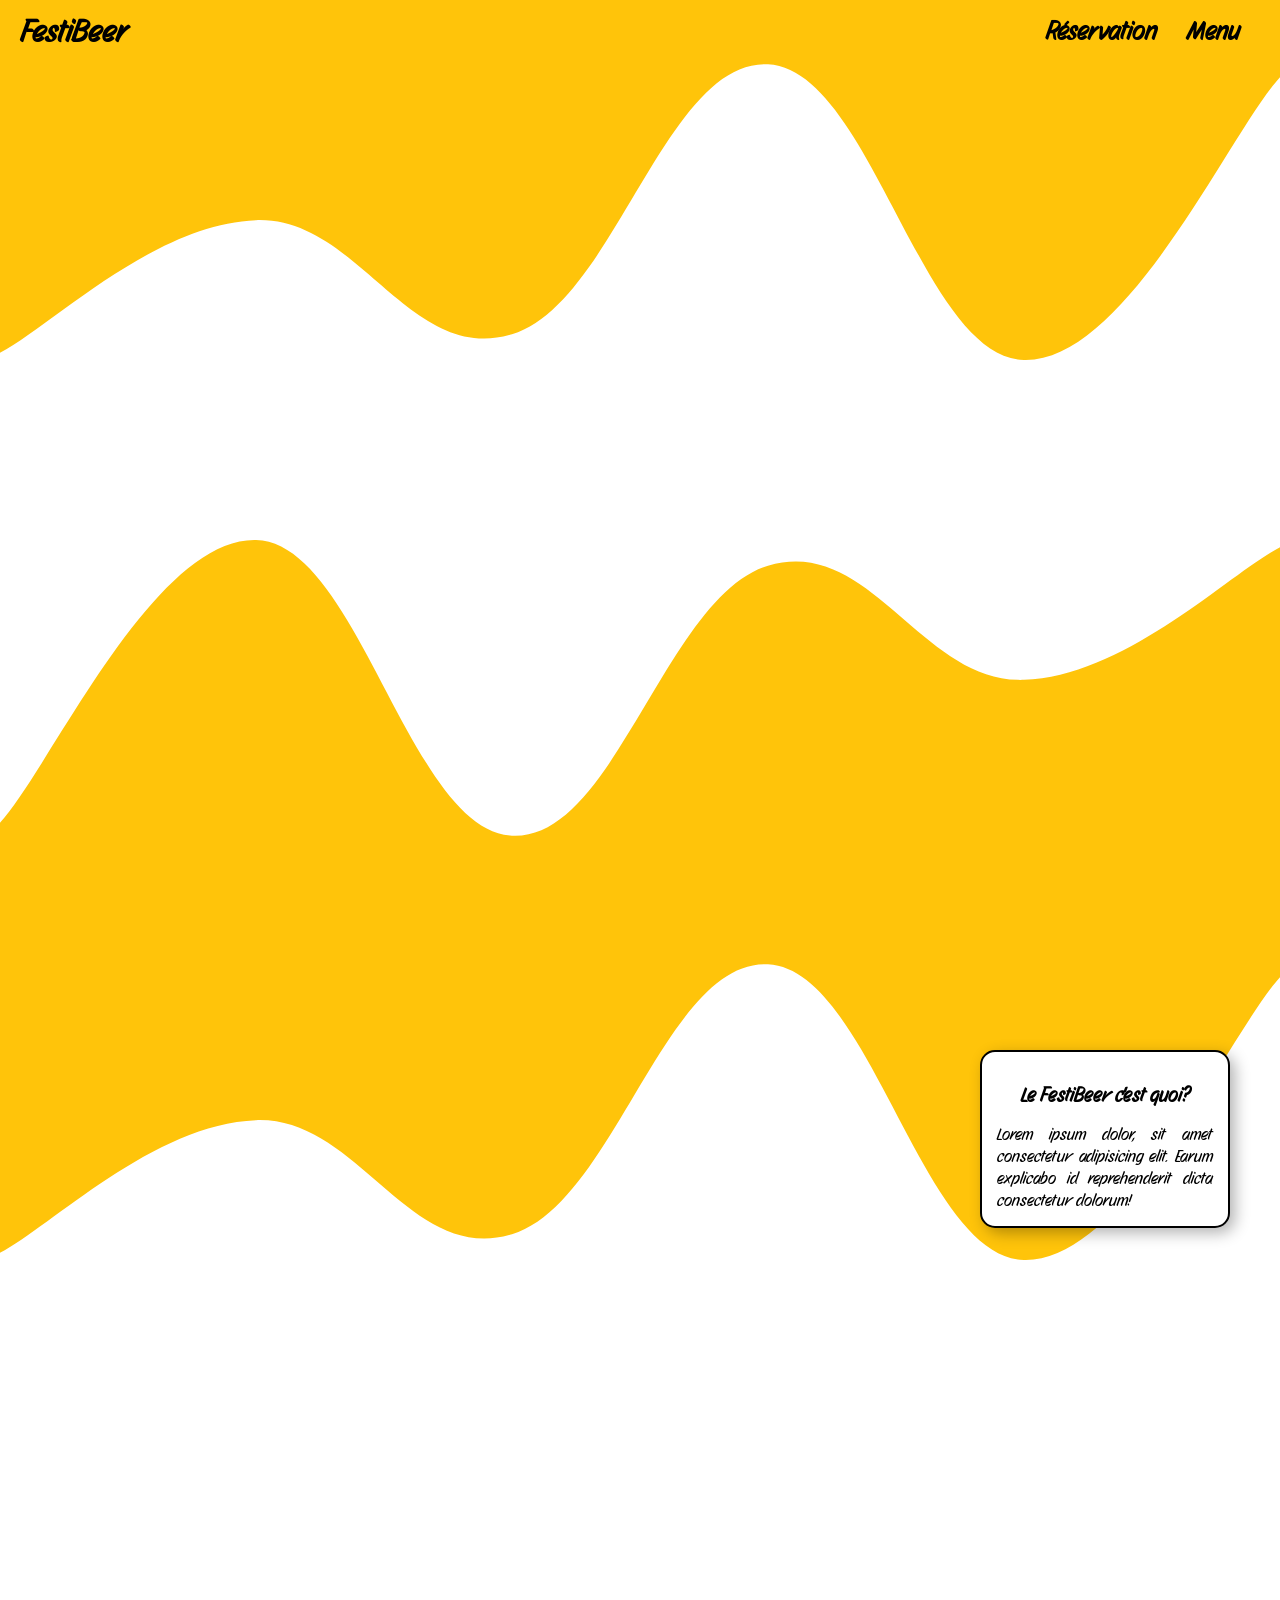
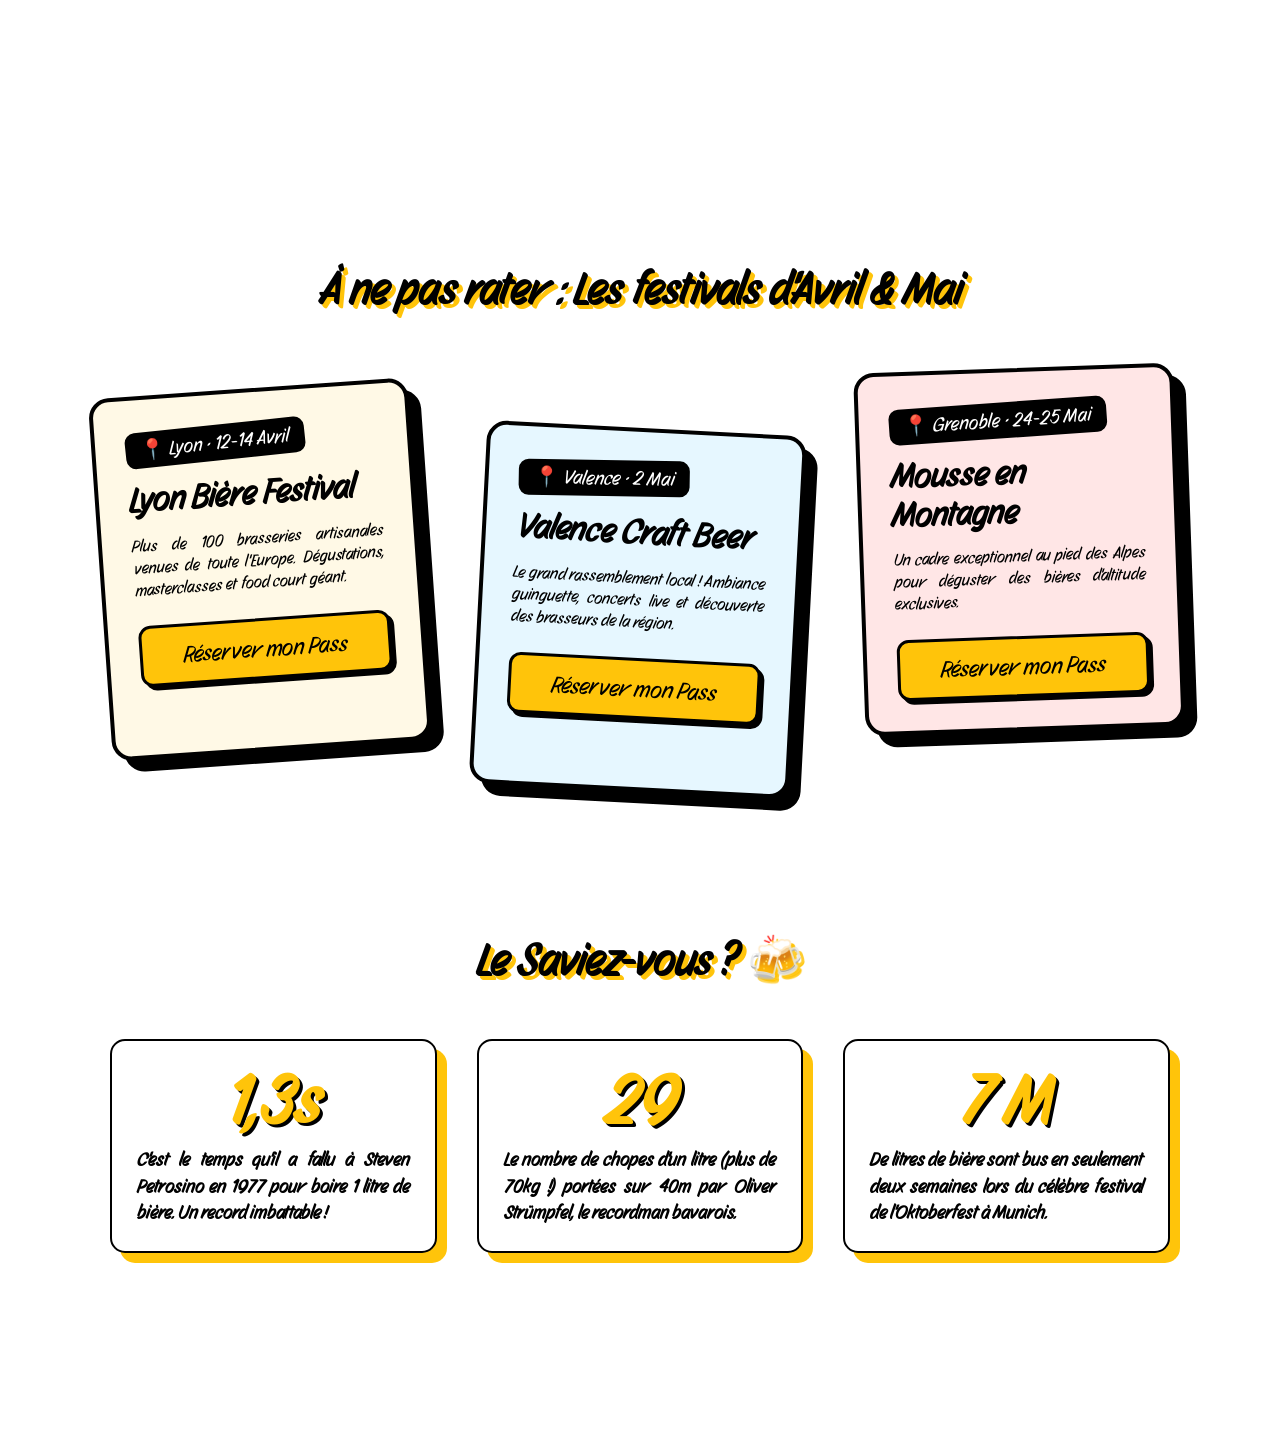
==== index.html @ 197a69e2 "troisième" ====
<!DOCTYPE html>
<html lang="fr">
<head>
    <meta charset="UTF-8">
    <meta name="viewport" content="width=device-width, initial-scale=1.0">
    <link rel="stylesheet" href="./style/style.css">
    <title>FestiBeer</title>
</head>
<body>
    <header>
        <div class="navbar">
            <div class="logo-box">
                <h1 class="logo">FestiBeer</h1>
            </div>

            <div class="menu">
                <a href="#">Réservation</a>
                <a href="#">Menu</a>               
            </div>
        </div>

        <div class="container">
            <svg class="fond reverse" xmlns="http://www.w3.org/2000/svg" preserveAspectRatio="none" viewBox="0 0 1440 560">
                <g fill="none">
                    <path d="M 0,464 C 57.6,393.6 172.8,108.8 288,112 C 403.2,115.2 460.8,473.6 576,480 C 691.2,486.4 748.8,182.8 864,144 C 979.2,105.2 1036.8,290.6 1152,286 C 1267.2,281.4 1382.4,154 1440,121L1440 560L0 560z"></path>
                </g>
            </svg>
            <svg class="fond" xmlns="http://www.w3.org/2000/svg" preserveAspectRatio="none" viewBox="0 0 1440 560">
                <g fill="none">
                    <path d="M 0,464 C 57.6,393.6 172.8,108.8 288,112 C 403.2,115.2 460.8,473.6 576,480 C 691.2,486.4 748.8,182.8 864,144 C 979.2,105.2 1036.8,290.6 1152,286 C 1267.2,281.4 1382.4,154 1440,121L1440 560L0 560z"></path>
                </g>
            </svg>
        </div>
    </header>

    <nav>
        <div class="container">
           <svg class="fond reverse" xmlns="http://www.w3.org/2000/svg" preserveAspectRatio="none" viewBox="0 0 1440 560">
                <g fill="none">
                    <path d="M 0,464 C 57.6,393.6 172.8,108.8 288,112 C 403.2,115.2 460.8,473.6 576,480 C 691.2,486.4 748.8,182.8 864,144 C 979.2,105.2 1036.8,290.6 1152,286 C 1267.2,281.4 1382.4,154 1440,121L1440 560L0 560z"></path>
                </g>
            </svg>

            <div class="card">
                <p class="titre">Le FestiBeer c'est quoi?</p>
                <p class="car-paragraphe">
                    Lorem ipsum dolor, sit amet consectetur adipisicing elit. Earum explicabo id reprehenderit dicta consectetur dolorum!
                </p>
            </div>
        </div>
    </nav>
    <main>
        <h2 class="section-titre" id="agenda">À ne pas rater : Les festivals d'Avril & Mai</h2>
        
        <div class="agenda-grid">
            <div class="festival-card">
                <p class="festival-date">📍 Lyon • 12-14 Avril</p>
                <h3 class="festival-titre">Lyon Bière Festival</h3>
                <p class="car-paragraphe">Plus de 100 brasseries artisanales venues de toute l'Europe. Dégustations, masterclasses et food court géant.</p>
                <a href="#" class="btn-reserver">Réserver mon Pass</a>
            </div>

            <div class="festival-card">
                <p class="festival-date">📍 Valence • 2 Mai</p>
                <h3 class="festival-titre">Valence Craft Beer</h3>
                <p class="car-paragraphe">Le grand rassemblement local ! Ambiance guinguette, concerts live et découverte des brasseurs de la région.</p>
                <a href="#" class="btn-reserver">Réserver mon Pass</a>
            </div>

            <div class="festival-card">
                <p class="festival-date">📍 Grenoble • 24-25 Mai</p>
                <h3 class="festival-titre">Mousse en Montagne</h3>
                <p class="car-paragraphe">Un cadre exceptionnel au pied des Alpes pour déguster des bières d'altitude exclusives.</p>
                <a href="#" class="btn-reserver">Réserver mon Pass</a>
            </div>
            <section class="fun-facts">     
        <main>
        <section class="saviez-vous">
            <h2 class="section-titre">Le Saviez-vous ? 🍻</h2>
            
            <div class="saviez-vous-grid">
                <div class="saviez-vous-card">
                    <div class="record-chiffre">1,3s</div>
                    <p class="record-texte">
                        C'est le temps qu'il a fallu à Steven Petrosino en 1977 pour boire 1 litre de bière. Un record imbattable !
                    </p>
                </div>

                <div class="saviez-vous-card">
                    <div class="record-chiffre">29</div>
                    <p class="record-texte">
                        Le nombre de chopes d'un litre (plus de 70kg !) portées sur 40m par Oliver Strümpfel, le recordman bavarois.
                    </p>
                </div>

                <div class="saviez-vous-card">
                    <div class="record-chiffre">7 M</div>
                    <p class="record-texte">
                        De litres de bière sont bus en seulement deux semaines lors du célèbre festival de l'Oktoberfest à Munich.
                    </p>
                </div>
            </div>
        </section>
    </main>
    </section>
        </div>
    </main>
    <footer>

    </footer>
</body>
</html>
---- style/style.css ----
@import url('https://fonts.googleapis.com/css2?family=Story+Script&display=swap');
* {
    margin: 0;
    padding: 0;
    box-sizing: border-box;
    font-family: "Story Script", cursive, sans-serif;
}

body {
    max-width: 100vw;
    overflow-x: hidden;
}

/* --- Base du site --- */
.container {
    width: 100vw;
    max-width: 100vw;
    height: 100%;
    min-height: 100vh;
    overflow-x: hidden;
    position: relative;
    /* border: solid 1px black; */
}

svg.fond {
    width: 100vw;
    height: 50vh;
    justify-items: center;
    position: relative;
    bottom: 0;
    float: inline-end;
    z-index: 1;
}

g {
    fill: rgba(255, 196, 10, 1);
}

svg.reverse {
    position: relative;
    top: 0;
    transform: rotate(180deg);
}

/* --- Code Navbar --- */
.navbar {
    position: fixed;
    padding: 10px 20px; 
    width: 100%;
    z-index: 100;
    /* border: solid 1px red; */ 
    
    /* Flexbox pour écarter le logo à gauche et le menu à droite */
    display: flex;
    justify-content: space-between; 
    align-items: center; 
}

/* Code Menu */
.menu {
    display: flex;
    gap: 30px; 
    padding-right: 20px; 
}

/* Style des liens du menu */
.menu a {
    text-decoration: none; 
    color: black;          
    font-size: 26px;       
    font-weight: bold;
    transition: transform 0.2s ease; 
}

/* Effet quand la souris passe sur un lien */
.menu a:hover {
    transform: scale(1.1); 
}

/* --- Cards (exemple) --- */
.card {
    width: 250px;
    height: auto;
    border: solid 2px black;
    border-radius: 15px;
    z-index: 100;
    position: absolute;
    padding: 15px; 
    box-shadow: 5px 5px 15px rgba(0, 0, 0, 0.3); 
    
    /*  POSITIONNEMENT  */
    right: 50px; 
    top: 150px;  
    
    /*  LISIBILITÉ  */
    background-color: white; 
}

p.titre {
    justify-self: center;
    text-align: center;
    margin: 15px 5px;
    font-weight: bolder;
    font-size: 20px;
}

p.car-paragraphe {
    text-align: justify;
    font-size: 17px;
}
/* NOUVELLE SECTION : AGENDA DES FESTIVALS */

.section-titre {
    text-align: center;
    font-size: 55px; /* Un peu plus grand pour l'effet BD */
    margin: 60px 0;
    color: black;
    text-shadow: 4px 4px 0px rgba(255, 196, 10, 1); /* Ombre jaune décalée sur le titre */
}

/* On utilise Flexbox pour que les cartes se placent naturellement */
.agenda-grid {
    display: flex;
    flex-wrap: wrap; /* Permet de passer à la ligne sur petit écran */
    justify-content: center; /* Centre le tout */
    gap: 60px; /* Beaucoup d'espace pour laisser respirer les rotations */
    padding: 20px 50px 100px 50px;
    max-width: 1200px;
    margin: 0 auto;
}

/* La base de la carte Cartoon */
.festival-card {
    width: 320px; /* Une largeur fixe pour faire de belles "boîtes" */
    background-color: white;
    border: 4px solid black; /* Bordure TRES épaisse façon Comic book */
    border-radius: 20px;     /* Bords bien arrondis */
    padding: 30px;
    /* L'OMBRE CARTOON : zéro flou, un gros décalage net ! */
    box-shadow: 12px 12px 0px black; 
    transition: all 0.3s cubic-bezier(0.25, 0.8, 0.25, 1); /* Animation effet "ressort" */
}

/* --- LA MAGIE POUR CASSER L'EFFET COLONNE --- */
/* On incline et on colore chaque carte différemment ! */

.festival-card:nth-child(1) {
    transform: rotate(-4deg); /* Penche à gauche */
    background-color: #fff9e6; /* Fond très légèrement jaune */
}

.festival-card:nth-child(2) {
    transform: rotate(3deg) translateY(40px); /* Penche à droite ET descend un peu ! */
    background-color: #e6f7ff; /* Fond très légèrement bleu */
}

.festival-card:nth-child(3) {
    transform: rotate(-2deg) translateY(-20px); /* Penche à gauche et monte un peu ! */
    background-color: #ffe6e6; /* Fond très légèrement rouge/rose */
}

/* L'effet quand on passe la souris : la carte "saute" vers toi */
.festival-card:hover {
    transform: scale(1.05) rotate(0deg) translateY(-10px) !important; 
    box-shadow: 16px 16px 0px rgba(255, 196, 10, 1); /* L'ombre devient jaune ! */
    z-index: 10; /* Passe par dessus les autres */
}

/* Les textes à l'intérieur */
.festival-date {
    display: inline-block;
    background-color: black;
    color: white;
    padding: 5px 15px;
    border-radius: 10px;
    font-size: 20px;
    margin-bottom: 15px;
    transform: rotate(-2deg); /* Même la date a l'air d'un sticker collé ! */
}

.festival-titre {
    font-size: 35px;
    margin-bottom: 15px;
    line-height: 1.1;
}

/* Le bouton d'action Cartoon */
.btn-reserver {
    display: block; /* Prend toute la largeur */
    text-align: center;
    margin-top: 25px;
    padding: 12px 20px;
    background-color: rgba(255, 196, 10, 1);
    color: black;
    text-decoration: none;
    border: 3px solid black;
    border-radius: 12px;
    font-size: 24px;
    box-shadow: 4px 4px 0px black; /* Mini ombre dure pour le bouton */
    transition: all 0.2s ease;
}

/* Effet quand on clique sur le bouton (il s'enfonce) */
.btn-reserver:active {
    transform: translate(4px, 4px);
    box-shadow: 0px 0px 0px black;
}
/* SECTION LE SAVIEZ-VOUS ? (CARTOON)*/

.saviez-vous {
    background-color: white; 
    padding: 60px 20px 80px 20px; 
}

/* Le grand titre au centre */
.section-titre {
    text-align: center;
    font-size: 45px;
    margin-bottom: 50px;
    color: black;
}

/* La grille qui s'adapte toute seule (magie CSS Grid) */
.saviez-vous-grid {
    display: grid;
    /* Crée des colonnes d'au moins 300px, et en met autant que possible sur la ligne */
    grid-template-columns: repeat(auto-fit, minmax(300px, 1fr));
    gap: 40px; 
    max-width: 1200px;
    margin: 0 auto; 
}

/* Le design des nouvelles cartes de festival */
.saviez-vous-card {
    background-color: #fff; 
    border: solid 2px black; 
    border-radius: 15px;     
    padding: 25px;
    text-align: center;
    display: flex;
    flex-direction: column;
    justify-content: flex-start;
    
    /* Une ombre jaune décalée et dure (zéro flou) pour un effet cartoon instantané */
    box-shadow: 10px 10px 0px rgba(255, 196, 10, 1); 
    
    transition: transform 0.3s ease, box-shadow 0.3s ease;
}

/* Effet quand on passe la souris sur une carte */
.saviez-vous-card:hover {
    transform: translateY(-8px) scale(1.02); 
    box-shadow: 15px 15px 0px rgba(255, 196, 10, 1); 
    z-index: 10;
}

/* Le gros chiffre jaune du record */
.record-chiffre {
    font-size: 70px; 
    font-weight: bold;
    color: rgba(255, 196, 10, 1); 
    margin-bottom: 10px;
    line-height: 1; 
    text-shadow: 3px 3px 0px black; 
}

/* Le texte de description dans la carte */
p.record-texte {
    font-size: 19px;
    color: black;
    line-height: 1.4;
    text-align: justify; 
    font-weight: bold; 
}
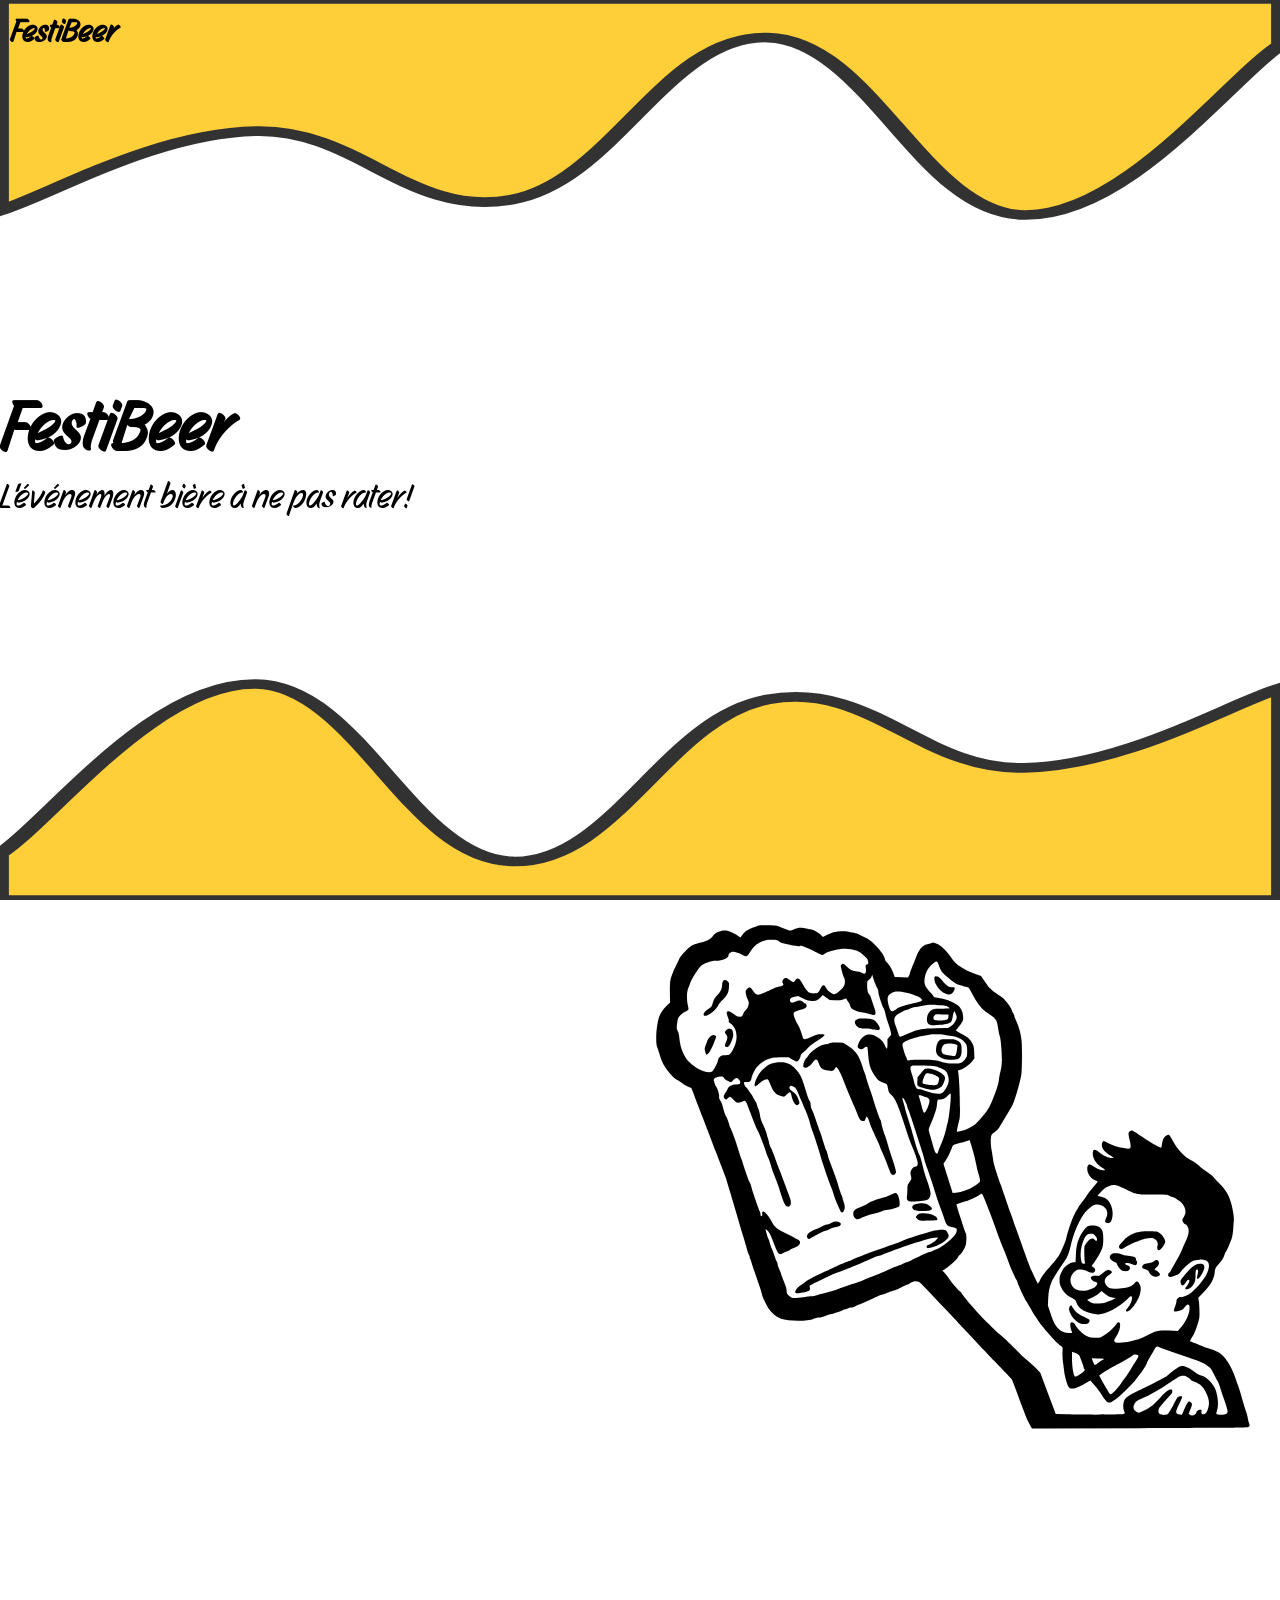
==== commit f837fed8: "update front" ====
--- a/index.html
+++ b/index.html
@@ -9,102 +9,60 @@
 <body>
     <header>
         <div class="navbar">
-            <div class="logo-box">
-                <h1 class="logo">FestiBeer</h1>
-            </div>
-
-            <div class="menu">
-                <a href="#">Réservation</a>
-                <a href="#">Menu</a>               
-            </div>
+            <p class="logo"><h1>FestiBeer</h1></p>
         </div>
-
+        <div class="bg-video">
+            <video autoplay muted loop>
+                <source src="./assets/vidéo/246810_medium.mp4" type="video/mp4">
+            </video>
+        </div>
         <div class="container">
             <svg class="fond reverse" xmlns="http://www.w3.org/2000/svg" preserveAspectRatio="none" viewBox="0 0 1440 560">
-                <g fill="none">
+                <g fill="none" class="wave">
                     <path d="M 0,464 C 57.6,393.6 172.8,108.8 288,112 C 403.2,115.2 460.8,473.6 576,480 C 691.2,486.4 748.8,182.8 864,144 C 979.2,105.2 1036.8,290.6 1152,286 C 1267.2,281.4 1382.4,154 1440,121L1440 560L0 560z"></path>
                 </g>
             </svg>
-            <svg class="fond" xmlns="http://www.w3.org/2000/svg" preserveAspectRatio="none" viewBox="0 0 1440 560">
-                <g fill="none">
+            <div class="title-page">
+                <h1>FestiBeer</h1>
+                <p>L'événement bière à ne pas rater!</p>
+            </div>
+           <svg class="fond normal" xmlns="http://www.w3.org/2000/svg" preserveAspectRatio="none" viewBox="0 0 1440 560">
+                <g fill="none" class="wave">
                     <path d="M 0,464 C 57.6,393.6 172.8,108.8 288,112 C 403.2,115.2 460.8,473.6 576,480 C 691.2,486.4 748.8,182.8 864,144 C 979.2,105.2 1036.8,290.6 1152,286 C 1267.2,281.4 1382.4,154 1440,121L1440 560L0 560z"></path>
                 </g>
             </svg>
         </div>
+
     </header>
-
     <nav>
         <div class="container">
-           <svg class="fond reverse" xmlns="http://www.w3.org/2000/svg" preserveAspectRatio="none" viewBox="0 0 1440 560">
-                <g fill="none">
-                    <path d="M 0,464 C 57.6,393.6 172.8,108.8 288,112 C 403.2,115.2 460.8,473.6 576,480 C 691.2,486.4 748.8,182.8 864,144 C 979.2,105.2 1036.8,290.6 1152,286 C 1267.2,281.4 1382.4,154 1440,121L1440 560L0 560z"></path>
+            <svg class="man-beer" xmlns="http://www.w3.org/2000/svg" version="1.0" viewBox="0 0 1200.000000 1091.000000" preserveAspectRatio="xMidYMid meet">
+                <g class="man-beer" transform="translate(0.000000,1091.000000) scale(0.100000,-0.100000)" fill="#000000" stroke="black">
+                    <path d="M2245 10436 c-5 -2 -30 -9 -55 -16 -25 -7 -81 -30 -125 -51 -75 -36 -105 -61 -164 -138 l-18 -24 -45 30 c-25 17 -79 47 -120 67 -93 45 -145 47 -242 9 -55 -23 -77 -38 -109 -78 -49 -62 -99 -91 -202 -116 -128 -32 -138 -35 -175 -54 -75 -38 -224 -193 -257 -268 -32 -69 -52 -111 -62 -127 -28 -43 -90 -203 -100 -259 -8 -41 -12 -131 -10 -243 l3 -178 -64 -63 c-42 -40 -81 -91 -108 -142 -38 -70 -47 -97 -67 -216 -27 -161 -28 -359 -2 -419 9 -19 25 -69 37 -110 47 -166 87 -245 189 -368 59 -72 108 -114 169 -146 18 -9 48 -31 68 -49 20 -17 68 -46 107 -62 l71 -30 34 -90 c19 -50 51 -135 72 -190 40 -104 89 -230 135 -350 14 -38 37 -97 50 -130 13 -33 47 -121 75 -195 28 -74 68 -180 90 -235 21 -55 51 -131 65 -170 74 -194 89 -233 104 -270 10 -22 22 -58 29 -80 6 -22 24 -83 40 -135 16 -52 37 -122 47 -155 9 -33 21 -73 26 -90 15 -50 71 -237 86 -290 8 -27 20 -70 28 -95 7 -25 20 -72 29 -105 9 -33 29 -100 45 -150 38 -121 76 -249 92 -310 7 -27 21 -66 31 -85 10 -19 18 -45 18 -57 0 -12 4 -24 9 -27 5 -3 11 -18 14 -33 3 -16 33 -109 67 -208 94 -270 120 -348 125 -373 6 -35 25 -91 47 -142 113 -259 240 -366 463 -390 179 -19 391 -8 461 25 17 8 63 19 102 25 39 6 95 21 124 32 29 11 71 25 93 30 85 22 201 59 227 73 14 8 32 15 40 15 8 0 33 9 56 20 22 11 55 20 73 20 17 0 52 11 78 25 25 13 78 36 116 50 39 15 111 46 160 70 158 76 202 95 216 95 16 0 78 22 96 33 16 10 124 46 140 47 6 0 64 25 128 55 63 30 117 55 120 55 3 0 27 13 53 30 53 33 119 40 166 19 22 -10 150 -143 501 -519 54 -58 162 -172 239 -254 78 -82 146 -154 151 -160 6 -6 42 -45 80 -86 38 -41 116 -125 174 -186 58 -61 180 -188 271 -284 91 -95 198 -207 238 -248 40 -41 79 -84 87 -96 7 -11 50 -121 94 -244 70 -194 170 -455 204 -532 6 -14 26 -51 44 -82 l33 -56 2023 5 c1964 5 2023 6 2042 24 19 18 19 21 3 71 -10 29 -20 73 -23 98 -3 24 -17 76 -30 115 -22 64 -56 178 -100 330 -9 33 -33 105 -52 160 -20 55 -48 137 -63 181 -67 195 -189 378 -291 437 -50 30 -155 71 -221 88 -20 5 -72 24 -115 43 -43 18 -108 44 -145 56 -38 13 -68 26 -68 30 0 3 21 39 46 80 30 48 62 121 90 207 42 127 44 138 44 253 0 65 -5 153 -11 195 l-11 75 90 94 c141 146 206 259 217 381 7 76 17 96 80 165 53 56 90 116 103 163 6 20 19 49 29 64 17 24 44 86 99 223 20 49 31 118 39 240 4 58 9 116 10 129 5 44 -14 171 -41 279 -42 173 -108 286 -248 424 -46 46 -88 93 -95 105 -6 12 -42 43 -79 67 -78 53 -171 123 -196 149 -26 26 -95 71 -153 101 -120 60 -261 213 -339 369 -34 66 -60 107 -70 107 -28 0 -72 -29 -93 -63 -11 -18 -26 -67 -33 -108 -6 -41 -12 -75 -13 -76 -4 -9 -205 100 -279 151 -50 34 -128 88 -173 119 -45 31 -89 57 -98 57 -9 0 -27 -7 -40 -16 -31 -20 -32 -53 -5 -159 11 -43 20 -95 20 -115 0 -60 -14 -65 -132 -41 -127 25 -212 53 -300 97 -37 19 -70 34 -72 34 -16 0 -36 -37 -36 -67 0 -71 47 -131 161 -204 32 -21 59 -42 59 -45 0 -4 -25 -4 -56 0 -68 8 -152 49 -222 110 -79 68 -112 60 -112 -28 0 -97 63 -194 170 -263 33 -21 60 -42 60 -47 0 -5 -22 -6 -49 -3 -51 6 -134 43 -187 83 -61 47 -98 24 -98 -60 0 -86 73 -186 158 -217 20 -7 36 -16 36 -21 0 -4 -34 -47 -75 -95 -42 -48 -102 -125 -133 -171 -31 -45 -75 -106 -97 -135 -22 -28 -45 -61 -51 -72 -6 -11 -32 -56 -58 -101 -54 -94 -131 -310 -177 -499 -14 -57 -94 -243 -134 -311 -27 -45 -133 -175 -220 -269 -52 -56 -128 -167 -140 -205 -8 -24 -33 -55 -40 -49 -2 2 -20 40 -40 84 -21 44 -55 118 -77 165 -40 87 -70 168 -293 795 -18 50 -35 97 -38 105 -3 8 -10 29 -15 45 -6 17 -29 82 -52 145 -23 63 -60 169 -82 235 -22 66 -62 183 -89 260 -109 314 -137 404 -149 490 -6 50 -19 126 -27 170 -20 104 -22 240 -4 282 8 20 34 46 67 68 41 28 63 52 95 108 23 40 63 106 89 147 62 98 131 217 148 255 52 119 138 417 162 564 13 81 17 486 5 624 -11 132 -49 272 -111 404 -13 28 -24 58 -24 65 0 7 -11 33 -25 57 -14 23 -25 50 -25 60 0 19 -68 121 -110 164 -16 17 -30 34 -30 38 0 4 -57 45 -127 92 -133 89 -149 105 -248 251 l-61 89 -144 54 c-80 30 -161 66 -180 82 -19 15 -46 34 -60 41 -52 27 -132 104 -174 168 -68 105 -190 225 -260 256 -63 28 -83 31 -118 17 -13 -5 -45 -15 -71 -22 -98 -25 -151 -87 -212 -249 -9 -25 -25 -63 -35 -85 -30 -64 -80 -199 -80 -213 0 -8 -8 -27 -17 -43 l-18 -30 -124 3 -125 3 -33 88 c-28 78 -78 156 -129 202 -6 6 -18 34 -27 63 -20 65 -53 113 -152 222 -85 93 -143 137 -244 182 -36 16 -84 38 -106 49 -22 10 -70 23 -107 29 -37 6 -78 14 -91 19 -36 14 -202 5 -260 -15 -29 -9 -85 -32 -125 -52 l-73 -36 -42 41 c-47 46 -156 103 -196 103 -14 0 -48 7 -76 15 -76 24 -164 17 -234 -16 -64 -30 -68 -30 -171 12 -148 61 -150 61 -305 65 -82 2 -154 2 -160 0z m366 -303 c18 -17 54 -31 110 -45 179 -42 251 -53 276 -40 22 12 101 -18 295 -111 64 -32 123 -57 131 -57 8 0 25 9 39 20 40 31 125 60 233 81 86 16 118 18 214 10 136 -11 200 -38 299 -129 56 -51 63 -62 69 -104 5 -45 4 -48 -22 -58 -27 -10 -27 -12 -21 -66 12 -104 -10 -129 -78 -89 -28 17 -58 25 -88 25 -73 0 -134 26 -176 77 -20 25 -50 51 -66 60 -26 14 -30 13 -48 -5 -20 -20 -20 -20 7 -123 15 -57 31 -108 35 -114 19 -24 28 -85 18 -130 -8 -36 -22 -59 -66 -104 -32 -31 -75 -65 -96 -75 -39 -19 -40 -18 -84 5 -47 26 -86 66 -114 118 -27 49 -56 39 -94 -32 -17 -32 -37 -65 -46 -73 -19 -19 -113 -23 -154 -5 -35 14 -85 77 -138 172 -20 36 -45 74 -56 84 -26 24 -61 14 -83 -25 -23 -39 -38 -38 -94 5 -26 20 -57 38 -70 41 -48 12 -96 -69 -62 -103 23 -23 0 -41 -69 -57 -38 -9 -95 -29 -127 -46 -31 -16 -62 -30 -69 -30 -7 0 -42 -16 -80 -35 -124 -63 -157 -58 -218 35 -43 67 -71 74 -111 30 -27 -30 -29 -37 -23 -84 4 -28 18 -73 31 -99 14 -27 25 -61 25 -76 0 -48 -30 -117 -60 -139 -15 -12 -34 -38 -40 -59 -16 -48 -34 -63 -82 -63 -31 0 -50 9 -94 46 -62 50 -96 66 -119 58 -27 -11 -27 -43 0 -103 17 -37 24 -67 20 -80 -5 -15 1 -25 27 -42 115 -76 151 -239 90 -406 -32 -87 -80 -166 -112 -183 -10 -5 -45 -10 -77 -10 -83 0 -120 -31 -136 -117 -8 -38 -81 -173 -104 -190 -44 -34 -201 5 -297 72 -28 19 -81 62 -118 95 -55 50 -76 78 -117 159 -50 99 -70 175 -87 331 -3 35 -15 80 -25 100 -9 19 -19 44 -20 55 -3 27 9 132 21 176 12 44 76 105 143 138 27 13 51 30 54 39 4 8 -2 47 -12 87 -24 98 -18 261 12 320 12 22 26 60 33 84 13 48 109 210 176 294 37 47 50 56 137 90 75 28 112 37 160 37 68 0 143 17 197 45 41 21 50 32 50 62 0 29 45 63 84 63 44 0 124 -26 166 -54 45 -30 83 -39 102 -23 8 6 36 45 62 84 59 90 108 134 189 174 88 43 120 49 227 43 84 -5 98 -8 121 -31z m2966 -385 c6 -7 20 -43 32 -80 13 -38 38 -87 59 -112 36 -44 183 -167 246 -205 27 -17 154 -59 228 -75 22 -5 35 -22 69 -91 61 -125 170 -286 226 -332 26 -22 77 -59 113 -83 119 -79 141 -111 159 -226 16 -101 28 -164 41 -204 17 -55 38 -314 35 -440 -2 -80 -9 -140 -24 -195 -12 -44 -26 -119 -31 -166 -10 -86 -40 -183 -115 -364 -72 -173 -98 -215 -242 -383 -84 -98 -134 -134 -248 -179 -60 -24 -177 -54 -183 -48 -5 5 34 194 47 228 24 62 5 756 -25 900 -5 23 -2 27 16 27 56 0 204 100 252 170 l38 55 -4 107 c-3 93 -8 116 -31 164 -38 77 -85 121 -186 172 -46 23 -94 51 -106 61 l-23 19 28 30 c15 16 47 58 71 93 42 62 43 66 39 134 -4 91 -43 171 -102 213 -105 74 -245 125 -383 139 -46 4 -64 10 -68 22 -3 9 -26 39 -51 66 -113 123 -134 175 -115 285 22 121 68 197 173 282 37 31 51 34 65 16z m-1172 -393 c14 -38 35 -84 46 -102 11 -17 19 -46 18 -65 -1 -37 73 -266 101 -313 11 -17 26 -66 35 -110 9 -43 28 -108 41 -144 29 -76 64 -202 64 -229 0 -10 -16 -33 -35 -52 l-35 -34 0 -93 c0 -56 -4 -93 -10 -93 -6 0 -22 26 -36 57 -29 67 -48 89 -125 149 -90 69 -186 83 -260 36 -55 -35 -97 -90 -115 -150 -18 -58 -18 -58 6 -82 28 -28 71 -26 100 5 25 27 58 33 65 13 2 -7 9 -74 15 -149 13 -179 46 -279 126 -387 60 -82 82 -100 148 -122 35 -11 69 -27 75 -33 5 -7 14 -40 20 -74 12 -76 22 -95 66 -129 51 -39 99 -132 160 -311 30 -87 63 -183 73 -213 11 -30 39 -116 62 -190 37 -115 60 -179 110 -295 44 -105 82 -217 87 -258 7 -55 -9 -77 -54 -77 -15 0 -33 -14 -53 -42 -33 -45 -35 -63 -18 -137 11 -49 11 -50 -28 -107 -38 -55 -39 -59 -40 -148 -1 -50 -5 -107 -9 -127 -8 -44 6 -76 41 -89 28 -11 230 2 312 20 46 10 55 16 72 50 33 64 24 119 -59 350 -23 63 -48 147 -56 185 -23 108 -62 244 -78 268 -19 30 -73 195 -112 347 -18 69 -60 211 -94 315 -33 105 -61 197 -61 205 0 8 -11 51 -25 95 -28 89 -30 105 -15 105 12 0 80 -136 80 -158 0 -8 11 -40 24 -71 14 -31 57 -157 96 -281 40 -124 101 -314 136 -422 35 -109 64 -205 64 -213 0 -8 24 -86 54 -172 89 -258 113 -331 156 -473 42 -137 51 -162 122 -350 21 -58 46 -130 55 -160 22 -76 53 -107 122 -120 88 -17 101 -25 101 -61 0 -65 -64 -142 -215 -257 -65 -50 -122 -84 -165 -100 -35 -13 -69 -27 -75 -32 -5 -4 -30 -13 -55 -20 -44 -11 -143 -56 -323 -146 -48 -24 -96 -44 -105 -44 -9 0 -33 -10 -52 -21 -19 -12 -64 -32 -100 -44 -36 -13 -103 -39 -150 -60 -254 -111 -320 -139 -370 -154 -30 -10 -82 -32 -115 -48 -33 -17 -107 -45 -165 -63 -189 -59 -275 -88 -345 -118 -39 -16 -122 -42 -185 -57 -63 -15 -148 -38 -189 -51 -40 -13 -94 -24 -120 -24 -25 0 -64 -5 -86 -10 -22 -6 -89 -15 -148 -20 -119 -11 -136 -7 -195 48 -26 24 -32 38 -32 70 0 43 -7 67 -54 192 -18 47 -39 103 -46 125 -7 22 -25 70 -41 107 -16 36 -29 77 -29 90 0 13 -6 33 -14 44 -8 11 -31 69 -50 129 -20 59 -43 119 -51 131 -8 13 -21 50 -29 82 -7 32 -18 68 -25 79 -18 35 -63 184 -57 191 4 3 22 -10 41 -28 34 -33 75 -120 130 -280 13 -36 35 -86 50 -112 32 -56 55 -61 119 -24 23 13 54 26 70 30 16 4 43 18 58 32 16 13 54 31 83 40 85 24 121 88 76 133 -11 11 -107 63 -214 115 -216 106 -238 124 -301 242 -48 90 -137 190 -160 181 -13 -5 -17 -16 -14 -44 2 -30 -1 -38 -15 -41 -13 -3 -17 4 -17 30 0 18 -7 47 -16 63 -14 27 -70 183 -110 305 -8 25 -19 59 -25 75 -6 17 -16 53 -23 82 -7 28 -22 66 -33 85 -11 18 -30 65 -43 103 -13 39 -36 106 -51 150 -15 44 -33 100 -39 125 -7 25 -15 50 -19 55 -7 10 -27 70 -90 275 -31 103 -95 270 -117 310 -8 14 -23 58 -33 98 -11 40 -30 90 -44 110 -14 20 -35 73 -46 117 -31 123 -33 127 -64 180 -22 38 -28 57 -23 83 5 31 -29 145 -52 176 -22 29 -53 121 -48 141 7 27 77 55 137 55 31 0 41 -5 55 -29 17 -28 29 -37 102 -68 32 -13 33 -13 68 26 48 52 70 57 105 21 30 -30 38 -70 17 -88 -7 -5 -36 -10 -65 -10 -72 1 -144 -36 -158 -79 -6 -17 -25 -52 -43 -76 -35 -49 -41 -87 -16 -111 21 -21 27 -20 62 9 17 14 35 25 42 25 6 0 35 -25 64 -55 45 -48 57 -55 90 -55 21 0 56 10 77 22 37 20 40 21 56 5 9 -9 28 -45 41 -79 109 -290 159 -414 191 -475 17 -34 44 -97 60 -140 16 -43 39 -103 51 -133 12 -30 30 -82 40 -115 10 -33 29 -85 43 -115 14 -30 36 -89 47 -130 27 -95 44 -143 90 -255 21 -49 52 -137 70 -195 85 -279 116 -340 169 -340 53 0 66 80 30 172 -12 29 -54 143 -94 253 -40 110 -88 234 -105 275 -17 41 -54 140 -81 220 -27 80 -60 161 -74 181 -13 20 -28 61 -34 91 -5 30 -16 72 -25 94 -8 21 -17 57 -21 79 -4 22 -31 92 -61 156 -38 83 -57 138 -64 190 -6 41 -19 94 -30 119 -11 25 -24 64 -30 87 -6 23 -15 45 -21 48 -5 4 -20 30 -33 58 -13 29 -34 66 -47 82 -14 17 -40 54 -58 83 -18 28 -37 52 -42 52 -12 0 -39 55 -39 79 0 18 6 20 51 18 43 -2 54 2 70 22 10 13 19 34 19 48 0 33 60 159 98 206 41 50 114 108 181 142 70 35 158 49 302 48 l116 -1 69 -41 c38 -23 78 -40 89 -39 22 3 65 72 65 104 0 13 21 40 53 68 28 26 57 52 62 58 77 80 95 94 263 202 96 62 96 82 -1 79 -53 -1 -83 -8 -145 -36 -134 -62 -176 -70 -186 -35 -40 133 -56 176 -93 243 -53 95 -83 170 -83 207 0 35 25 51 116 76 86 24 110 36 124 62 11 21 -2 60 -20 60 -4 0 -22 11 -38 25 -46 39 -81 41 -140 10 -61 -32 -105 -26 -110 16 -5 40 19 60 88 74 l65 14 65 -33 c88 -46 132 -58 199 -58 73 0 103 13 154 66 l43 44 65 -47 64 -46 107 -3 c91 -3 113 -1 154 17 37 17 49 19 56 9 4 -7 8 -16 8 -20 0 -3 11 -19 24 -35 13 -16 29 -47 35 -69 6 -23 19 -48 29 -57 31 -28 138 -66 214 -77 40 -6 101 -20 135 -31 49 -16 66 -18 83 -9 27 15 23 44 -25 180 -18 52 -38 113 -44 136 -6 23 -22 53 -35 67 -16 17 -27 45 -32 79 -10 70 -6 172 7 176 27 10 68 56 75 85 l7 32 12 -45 c7 -25 25 -76 40 -115z m520 -169 c117 -16 306 -81 341 -117 49 -52 28 -64 -191 -109 -116 -23 -222 -60 -258 -88 -20 -16 -50 -35 -67 -42 -41 -17 -55 -4 -80 80 -44 149 -37 203 34 247 62 40 102 45 221 29z m688 -251 c104 -5 134 -10 162 -27 19 -11 32 -24 29 -30 -4 -5 -62 -8 -143 -7 -119 2 -142 0 -182 -18 -59 -26 -99 -99 -99 -179 0 -105 52 -127 248 -105 118 14 181 32 206 60 9 10 22 50 28 87 5 38 16 80 22 93 12 22 13 22 34 -27 29 -66 28 -83 -8 -151 -24 -43 -43 -63 -83 -87 l-52 -32 -220 -5 c-254 -6 -348 -22 -478 -81 -17 -8 -68 -29 -112 -46 -44 -18 -85 -34 -91 -36 -5 -3 -21 28 -33 68 -13 40 -34 101 -47 135 -54 139 -29 199 113 264 46 22 89 39 96 39 6 0 35 11 64 24 29 14 69 27 90 30 21 3 65 10 98 16 118 19 190 28 211 24 11 -2 77 -6 147 -9z m171 -211 c-2 -56 -22 -69 -117 -72 -45 -2 -100 1 -122 5 -34 7 -40 13 -43 37 -2 19 4 36 19 52 22 23 26 24 143 19 l121 -4 -1 -37z m-37 -349 c43 -8 91 -15 106 -15 48 0 181 -57 213 -92 63 -68 69 -85 69 -188 0 -88 -2 -99 -30 -144 -21 -34 -45 -57 -75 -73 -42 -22 -54 -23 -165 -19 -69 2 -143 11 -175 20 -137 41 -195 48 -390 49 -107 1 -216 -2 -242 -6 -46 -8 -47 -7 -54 20 -4 15 -10 33 -14 38 -14 19 -60 164 -66 207 -5 37 -2 46 19 66 49 46 296 124 432 137 39 4 72 9 74 11 11 10 228 2 298 -11z m-192 -586 c22 -6 71 -25 108 -42 75 -34 95 -60 118 -151 19 -78 5 -145 -51 -230 -53 -81 -68 -90 -145 -88 -67 2 -91 7 -149 27 -26 9 -56 18 -65 20 -9 2 -36 11 -60 19 -24 9 -54 16 -66 16 -13 0 -31 3 -40 6 -21 8 -56 78 -66 129 -4 22 -17 72 -29 110 -41 130 -43 141 -37 167 4 16 16 29 30 32 38 8 410 -4 452 -15z m270 -623 c-8 -130 -39 -376 -55 -426 -6 -19 -22 -86 -36 -149 -16 -72 -46 -160 -79 -235 -29 -67 -56 -135 -60 -153 -15 -74 -53 -60 -80 30 -27 93 -87 301 -97 339 -9 33 -5 49 40 155 59 138 101 268 108 332 12 112 12 111 48 111 70 0 98 12 150 65 28 29 55 50 60 48 4 -3 5 -56 1 -117z m-523 70 c18 -8 45 -17 60 -21 15 -3 37 -15 48 -28 18 -18 20 -30 15 -67 -8 -53 -51 -157 -77 -185 -25 -27 -35 -14 -62 91 -13 49 -33 119 -44 157 l-19 67 23 0 c13 0 38 -6 56 -14z m936 -1014 c29 -103 59 -225 67 -272 8 -47 25 -119 38 -160 32 -102 40 -153 24 -172 -6 -9 -52 -42 -102 -74 -103 -66 -232 -112 -337 -121 l-67 -6 -41 134 c-23 74 -50 159 -60 189 -10 30 -30 93 -44 140 l-26 85 44 65 c25 36 57 94 71 130 15 36 31 74 36 85 5 11 13 32 18 46 8 21 23 30 98 52 48 14 114 33 146 41 33 8 62 17 65 20 3 3 8 6 11 6 3 0 30 -84 59 -188z m2757 -684 c28 -11 99 -44 159 -74 59 -30 117 -54 128 -54 11 0 28 -5 39 -11 12 -6 126 -11 292 -13 256 -2 275 -3 319 -24 26 -12 51 -22 57 -22 14 0 111 -60 154 -96 20 -16 49 -55 63 -84 33 -69 30 -136 -9 -194 -15 -21 -27 -49 -27 -61 0 -26 36 -75 55 -75 23 0 54 -49 61 -95 9 -61 -9 -131 -60 -238 -24 -51 -49 -108 -56 -127 -23 -60 -90 -191 -144 -280 -29 -47 -58 -100 -65 -118 -8 -18 -24 -41 -37 -51 -31 -25 -31 -58 0 -73 20 -8 35 -7 73 7 26 9 62 22 79 28 17 6 42 27 55 46 64 94 215 220 272 227 18 2 56 6 84 10 74 10 140 -10 165 -50 30 -48 19 -131 -33 -233 -43 -87 -179 -249 -278 -332 -54 -45 -172 -96 -204 -87 -23 6 -77 -40 -77 -66 0 -26 -18 -93 -37 -136 -30 -69 -6 -84 89 -56 44 14 67 27 89 54 58 71 57 70 81 61 21 -8 23 -14 22 -77 -2 -108 -79 -265 -184 -375 l-37 -39 -169 7 c-202 7 -233 0 -399 -87 -108 -56 -166 -77 -332 -119 -88 -23 -240 -28 -274 -11 -26 14 -24 45 6 84 39 51 83 157 85 206 4 63 2 68 -19 79 -15 9 -23 3 -51 -35 -59 -82 -165 -174 -264 -229 -46 -26 -55 -27 -143 -23 -78 4 -103 10 -157 37 -70 34 -170 133 -201 197 -22 46 -57 69 -82 54 -16 -11 -18 -20 -12 -77 4 -35 12 -70 18 -76 6 -6 11 -20 11 -30 0 -18 -5 -19 -75 -14 -87 6 -140 32 -198 96 -50 55 -82 122 -134 280 l-45 136 5 125 c5 130 24 222 69 330 21 50 128 221 227 362 65 93 87 145 125 302 43 174 88 299 162 451 64 132 137 225 223 283 53 35 71 42 112 42 106 0 189 -69 191 -158 1 -26 -6 -60 -14 -77 -9 -16 -19 -45 -23 -62 -6 -29 -3 -34 18 -44 41 -18 76 -4 94 39 54 128 17 314 -79 398 -31 27 -62 40 -147 61 l-33 8 67 75 c37 41 77 78 89 81 11 4 41 16 65 27 53 24 116 21 196 -10z m-2443 -470 c69 -183 132 -351 138 -373 18 -58 104 -279 138 -355 16 -36 46 -114 67 -174 40 -118 127 -319 163 -377 12 -20 22 -42 22 -49 0 -22 130 -304 166 -357 18 -29 34 -55 34 -59 0 -3 14 -26 30 -51 17 -24 37 -61 46 -81 8 -20 25 -48 38 -62 13 -14 40 -53 60 -87 42 -70 93 -135 242 -303 93 -105 130 -141 205 -199 26 -20 26 -22 21 -110 -3 -56 1 -133 11 -203 9 -62 19 -138 22 -168 7 -62 50 -220 71 -262 31 -60 87 -64 204 -13 47 20 99 47 115 59 17 13 45 31 64 40 l34 18 72 -79 c40 -43 95 -114 121 -158 62 -103 110 -164 140 -175 39 -15 90 13 223 123 83 69 258 248 298 304 21 30 56 78 79 106 53 67 107 153 124 197 7 19 32 67 55 105 23 39 59 100 79 137 42 77 50 84 79 69 20 -10 225 -82 572 -201 219 -75 276 -99 340 -142 76 -52 85 -64 141 -178 26 -52 55 -106 64 -120 10 -14 29 -63 44 -110 14 -47 47 -143 72 -215 92 -260 93 -285 12 -302 -57 -12 -145 -5 -152 12 -2 7 1 30 9 51 25 73 28 164 10 270 -20 121 -40 167 -110 258 -60 79 -128 126 -209 145 -34 8 -66 27 -105 60 -60 52 -131 92 -196 110 -58 16 -100 -1 -194 -78 -45 -36 -102 -82 -126 -101 -41 -33 -302 -168 -598 -310 -142 -68 -195 -112 -215 -176 -16 -56 -15 -127 3 -171 20 -48 20 -49 -16 -62 -36 -12 -730 -15 -1064 -4 l-200 6 -145 385 -145 386 -80 84 c-44 47 -116 113 -160 147 -44 35 -103 87 -130 117 -85 89 -295 291 -380 364 -44 38 -114 102 -156 144 -41 41 -91 89 -110 106 -29 26 -204 217 -292 319 -68 77 -150 182 -162 206 -8 14 -25 33 -39 42 -28 19 -144 155 -201 237 -21 30 -58 77 -82 104 l-44 50 39 20 c73 39 227 177 253 227 10 20 24 39 32 42 28 11 107 143 117 197 14 75 13 192 -3 215 -7 11 -32 81 -56 155 -24 74 -54 167 -67 205 -12 39 -28 89 -34 113 -6 24 -13 49 -16 56 -5 12 10 18 171 67 66 19 183 73 257 119 18 11 40 20 48 20 11 0 52 -97 142 -332z m1651 -2669 c15 -7 34 -26 41 -43 34 -78 76 -197 76 -215 0 -11 5 -23 10 -26 17 -11 11 -25 -22 -56 -34 -31 -128 -89 -145 -89 -32 0 -63 173 -63 347 l0 122 38 -13 c20 -8 50 -20 65 -27z m1136 -23 c14 -17 7 -36 -38 -106 -20 -31 -41 -64 -48 -75 -91 -151 -126 -206 -152 -240 -17 -22 -52 -69 -78 -105 -100 -137 -179 -215 -208 -204 -9 4 -25 25 -37 47 -11 23 -28 53 -38 67 -23 33 -130 225 -130 232 0 11 124 94 200 135 41 22 95 51 120 65 25 14 79 43 121 66 91 47 184 106 193 121 10 16 81 14 95 -3z m-641 -71 c2 -2 -14 -13 -35 -26 -21 -12 -57 -37 -80 -56 -23 -18 -45 -33 -50 -33 -10 0 -37 51 -52 97 l-10 32 112 -6 c62 -3 113 -7 115 -8z m1580 -350 c28 -20 52 -39 52 -44 0 -4 31 -20 69 -35 101 -40 145 -78 201 -176 65 -114 83 -209 57 -308 -20 -78 -43 -113 -80 -123 -37 -10 -58 12 -50 51 5 28 4 30 -26 30 -32 0 -71 -29 -71 -53 0 -20 -31 -44 -66 -51 -22 -5 -37 -2 -54 12 l-23 19 32 78 c38 94 39 119 7 140 -45 30 -55 16 -140 -179 l-26 -59 -40 6 c-88 12 -89 38 -6 206 31 63 54 121 51 129 -6 15 -59 8 -83 -11 -7 -5 -42 -67 -77 -136 -35 -69 -77 -141 -93 -160 -25 -31 -33 -34 -83 -35 -76 -1 -109 21 -109 72 0 21 8 49 17 62 23 34 184 219 217 249 18 17 26 35 26 58 0 30 -2 33 -31 33 -39 0 -81 -33 -199 -156 -47 -49 -103 -106 -125 -127 -49 -48 -241 -152 -274 -149 -13 1 -39 13 -57 27 -44 34 -53 79 -26 131 27 53 46 68 122 99 190 77 324 154 610 348 114 77 130 85 175 86 42 1 59 -5 103 -34z"/>
+                    <path d="M1556 9388 c-9 -12 -16 -42 -16 -65 0 -73 -27 -133 -83 -188 -52 -50 -77 -94 -97 -170 -14 -52 -25 -66 -86 -103 -62 -38 -97 -94 -74 -116 13 -13 22 -12 74 9 73 30 166 118 195 185 13 29 41 64 78 97 83 72 116 136 121 240 4 79 4 83 -23 107 -34 32 -69 33 -89 4z"/>
+                    <path d="M1650 8493 c-22 -8 -60 -45 -60 -58 0 -6 11 -26 25 -45 32 -43 31 -68 -2 -142 -29 -65 -25 -90 15 -96 29 -5 53 27 91 118 29 72 32 87 26 140 -4 33 -12 63 -18 69 -17 13 -59 21 -77 14z"/>
+                    <path d="M1308 8343 c-20 -21 -41 -54 -46 -73 -5 -19 -20 -60 -32 -90 -20 -50 -21 -60 -9 -108 7 -29 16 -55 20 -57 27 -17 83 63 139 200 55 133 54 130 35 149 -28 28 -67 20 -107 -21z"/>
+                    <path d="M5527 9473 c-16 -15 -5 -88 20 -140 71 -144 222 -233 301 -177 41 28 70 112 40 116 -7 0 -31 2 -54 3 -32 1 -51 10 -93 45 -28 24 -61 59 -72 77 -38 61 -116 103 -142 76z"/>
+                    <path d="M4087 8680 c-60 -19 -74 -59 -38 -114 35 -52 67 -66 161 -66 47 0 103 -5 125 -11 81 -20 140 -22 154 -5 12 14 11 23 -5 59 -24 52 -68 103 -108 124 -36 19 -242 29 -289 13z"/>
+                    <path d="M3557 8225 c-15 -9 -51 -19 -80 -22 -93 -11 -262 -120 -316 -205 -16 -25 -34 -49 -40 -52 -18 -12 -50 -81 -57 -125 -6 -36 -4 -41 18 -52 21 -9 32 -7 65 10 22 11 51 34 64 50 13 17 34 44 47 61 39 50 68 39 92 -35 31 -96 67 -125 183 -144 77 -13 98 -7 122 39 9 17 20 30 25 30 17 0 77 -103 110 -190 18 -47 49 -123 68 -170 19 -47 52 -127 74 -179 21 -52 60 -144 87 -205 26 -61 56 -132 65 -158 30 -81 57 -113 96 -113 32 0 36 3 48 43 8 23 18 42 23 42 11 0 33 -43 54 -110 17 -54 45 -119 144 -335 28 -61 51 -115 51 -120 0 -5 16 -43 34 -85 44 -96 79 -181 122 -299 40 -110 55 -136 84 -144 26 -7 60 24 60 55 0 25 -19 91 -67 238 -53 165 -83 261 -98 315 -7 28 -25 82 -38 120 -36 97 -66 202 -74 250 -3 22 -9 45 -13 50 -18 23 -107 278 -160 460 -10 33 -37 112 -60 175 -22 63 -46 137 -52 165 -6 27 -18 66 -27 85 -10 19 -30 78 -45 130 -56 196 -128 295 -290 392 l-70 43 -111 3 c-85 2 -116 -1 -138 -13z"/>
+                    <path d="M2535 7860 c-125 -14 -247 -111 -333 -263 -44 -78 -66 -167 -43 -181 6 -4 39 20 75 53 66 61 135 93 164 74 8 -4 31 -51 51 -103 48 -120 90 -170 169 -198 32 -12 67 -22 77 -22 10 0 37 21 61 46 53 58 69 54 84 -23 15 -78 54 -156 85 -173 23 -12 28 -12 47 8 21 21 22 22 5 74 -27 86 -50 119 -113 163 -62 44 -80 80 -50 104 12 11 24 10 60 -4 49 -19 58 -34 151 -265 26 -63 55 -133 65 -155 39 -86 89 -222 95 -260 5 -22 25 -87 45 -145 21 -58 43 -121 49 -140 6 -19 31 -96 55 -170 24 -74 47 -151 51 -170 4 -19 19 -71 35 -115 16 -44 33 -96 38 -115 18 -63 92 -271 127 -354 18 -44 41 -110 50 -146 9 -36 38 -112 64 -170 26 -58 53 -117 59 -132 16 -39 45 -36 65 7 22 46 21 82 -2 152 -11 32 -23 74 -26 93 -4 19 -11 40 -15 45 -10 14 -70 192 -70 209 0 12 -76 221 -150 416 -16 41 -34 99 -39 128 -6 29 -20 71 -32 94 -12 23 -36 95 -55 160 -19 66 -47 152 -62 191 -16 40 -50 137 -76 217 -27 80 -59 164 -72 187 -16 28 -24 57 -24 90 0 34 -7 58 -24 83 -13 19 -42 98 -64 175 -64 219 -97 297 -159 373 -122 150 -214 186 -418 162z"/>
+                    <path d="M4703 5383 c-39 -19 -93 -41 -120 -48 -183 -53 -233 -71 -310 -115 -47 -27 -118 -62 -157 -76 -93 -36 -116 -60 -116 -119 0 -38 5 -52 30 -77 36 -36 43 -35 170 22 48 22 112 45 141 50 50 9 91 21 194 56 22 7 73 18 114 24 78 11 185 42 207 61 33 27 0 215 -43 247 -23 16 -28 15 -110 -25z"/>
+                    <path d="M5233 5220 c-85 -13 -102 -19 -119 -44 -12 -19 -13 -29 -4 -45 21 -40 62 -51 177 -50 176 1 222 24 163 79 -59 55 -127 74 -217 60z"/>
+                    <path d="M5250 5030 c-19 -5 -45 -21 -58 -35 -21 -24 -21 -29 -9 -49 21 -32 66 -51 117 -48 25 1 97 3 160 4 113 3 115 3 115 27 0 69 -198 131 -325 101z"/>
+                    <path d="M3587 4856 c-25 -14 -63 -28 -84 -32 -21 -4 -63 -19 -93 -34 -31 -16 -82 -39 -115 -52 -125 -51 -175 -98 -161 -151 8 -34 35 -42 65 -19 15 10 51 30 81 45 30 15 82 42 115 62 33 19 70 35 83 35 13 0 49 14 82 31 33 17 84 34 115 38 88 12 121 61 59 90 -40 18 -98 13 -147 -13z"/>
+                    <path d="M5475 4701 c-55 -14 -113 -32 -130 -38 -16 -7 -55 -19 -85 -27 -66 -17 -257 -85 -355 -125 -76 -32 -108 -44 -320 -115 -259 -87 -520 -187 -608 -232 -17 -9 -53 -24 -81 -34 -47 -16 -202 -83 -301 -130 -22 -10 -92 -42 -155 -71 -155 -71 -275 -134 -335 -178 -27 -20 -72 -52 -100 -70 -50 -34 -95 -89 -95 -117 0 -33 44 -37 141 -15 124 29 142 41 134 90 l-6 38 83 45 c46 25 121 62 168 83 47 21 112 51 145 67 33 17 92 40 130 53 39 13 131 49 205 80 74 31 173 72 220 90 47 18 132 55 190 82 58 28 123 54 144 58 22 3 60 17 85 29 26 13 105 42 176 66 72 23 163 55 203 72 39 16 120 45 180 63 59 19 159 50 222 70 70 23 144 39 189 43 l75 5 -25 -30 c-31 -39 -103 -89 -154 -106 -32 -11 -40 -19 -40 -38 0 -21 4 -24 40 -23 67 1 229 72 300 131 77 63 88 94 54 151 -12 20 -29 43 -37 50 -26 20 -147 12 -257 -17z"/>
+                    <path d="M5612 8275 c-51 -43 -78 -179 -48 -249 17 -41 95 -93 150 -100 266 -32 316 -4 316 179 0 104 -8 122 -78 166 -45 28 -49 29 -178 29 -126 0 -134 -1 -162 -25z m303 -72 l37 -17 -7 -71 c-4 -38 -13 -85 -21 -104 -12 -29 -18 -33 -41 -28 -16 2 -63 10 -106 17 -43 7 -87 20 -98 29 -45 36 -25 150 31 178 38 19 162 16 205 -4z"/>
+                    <path d="M5339 7740 c-9 -5 -43 -42 -75 -81 l-59 -72 -4 -78 c-4 -89 -6 -86 101 -118 163 -49 218 -51 299 -11 55 28 62 36 90 95 48 104 39 137 -53 197 -93 62 -250 97 -299 68z m197 -116 c32 -16 63 -37 68 -46 12 -20 -7 -105 -28 -126 -27 -27 -249 -10 -275 22 -12 15 11 102 40 150 22 38 22 38 79 34 37 -3 78 -15 116 -34z"/>
+                    <path d="M8400 4796 c-46 -25 -128 -140 -167 -231 -38 -90 -53 -168 -60 -307 l-6 -138 -29 0 c-41 0 -85 -21 -145 -68 -39 -31 -61 -60 -88 -116 -33 -65 -37 -84 -38 -149 0 -62 5 -84 30 -138 43 -91 89 -138 187 -193 80 -45 86 -51 101 -96 30 -92 128 -162 274 -199 47 -12 103 -21 126 -21 145 0 392 128 556 288 65 62 67 64 79 43 21 -40 -18 -144 -80 -214 -33 -38 -37 -52 -17 -60 58 -22 225 199 254 337 18 86 16 114 -9 169 -31 65 -52 69 -97 20 -20 -22 -51 -48 -69 -57 -82 -42 -341 -62 -401 -31 -40 20 -79 70 -86 108 -10 55 17 103 80 138 69 39 72 65 12 88 -35 13 -69 -2 -145 -66 -50 -43 -54 -45 -100 -38 -51 7 -99 -6 -108 -29 -9 -24 35 -72 76 -85 51 -15 56 -25 30 -66 -26 -41 -68 -65 -162 -90 -79 -21 -154 -17 -222 13 -86 38 -128 152 -92 247 19 49 81 111 122 121 43 11 136 -2 181 -26 24 -12 60 -24 82 -27 34 -5 41 -2 56 20 19 30 11 54 -32 85 l-27 19 37 49 c59 79 138 214 160 274 15 41 21 85 23 170 3 159 -16 209 -96 250 -44 22 -155 25 -190 6z m136 -182 c33 -35 42 -66 26 -92 -6 -9 -14 -6 -32 13 -41 44 -80 35 -139 -32 -30 -33 -53 -70 -57 -89 -8 -43 0 -284 10 -306 7 -14 3 -18 -15 -18 -38 0 -46 11 -59 75 -24 114 2 278 61 397 33 66 64 87 128 88 37 0 48 -5 77 -36z m248 -1134 c23 -11 56 -20 72 -21 16 -1 40 -4 54 -8 20 -6 5 -15 -95 -56 -118 -49 -122 -50 -225 -50 -97 0 -109 2 -152 28 -26 15 -49 31 -52 35 -3 5 30 23 72 40 43 18 104 53 137 80 l60 49 43 -38 c24 -21 63 -47 86 -59z"/>
+                    <path d="M9380 4690 c-8 -5 -25 -10 -38 -10 -40 0 -128 -37 -191 -79 -33 -23 -61 -45 -61 -49 0 -5 -25 -34 -56 -65 -43 -45 -55 -64 -52 -84 5 -40 48 -48 92 -18 44 30 215 115 230 115 7 0 30 9 51 20 83 43 221 66 268 47 72 -31 101 -86 79 -149 -12 -32 0 -72 22 -76 25 -5 73 43 102 102 30 61 30 65 -1 125 -23 45 -71 93 -122 120 -27 14 -301 15 -323 1z"/>
+                    <path d="M8854 4276 c-33 -15 -44 -33 -44 -71 0 -27 47 -68 98 -86 22 -7 33 -19 37 -39 3 -16 24 -49 46 -74 32 -36 48 -46 84 -52 56 -8 86 0 103 26 21 35 5 67 -41 83 -23 7 -42 20 -42 28 0 22 72 16 138 -11 46 -19 59 -21 72 -10 17 14 21 65 5 75 -5 3 -10 17 -10 30 0 35 -34 52 -120 60 -41 4 -100 15 -130 25 -77 26 -158 32 -196 16z"/>
+                    <path d="M9632 4134 c-23 -15 -57 -27 -75 -29 -89 -7 -125 -24 -140 -66 -9 -25 6 -39 58 -52 44 -11 51 -17 74 -61 26 -50 51 -67 118 -79 33 -6 83 22 83 47 0 17 -63 76 -81 76 -31 0 -27 12 17 54 48 46 58 90 28 120 -21 21 -31 20 -82 -10z"/>
+                    <path d="M10410 4065 c-53 -27 -155 -129 -231 -229 -50 -67 -51 -69 -40 -107 6 -21 16 -41 21 -44 15 -9 49 17 73 55 23 38 35 50 55 50 30 0 2 -81 -45 -132 -29 -30 -23 -48 14 -48 43 0 90 37 124 98 29 52 32 65 34 153 1 98 7 119 30 119 23 0 26 -33 9 -98 -33 -123 25 -97 96 42 40 79 42 142 4 156 -42 16 -96 11 -144 -15z"/>
+                    <path d="M8065 3296 c-50 -36 -2 -168 93 -259 66 -63 116 -82 205 -78 34 1 67 33 67 64 0 19 -11 28 -52 46 -151 64 -213 110 -259 189 -17 28 -32 52 -33 52 -1 0 -11 -6 -21 -14z"/>
                 </g>
             </svg>
-
-            <div class="card">
-                <p class="titre">Le FestiBeer c'est quoi?</p>
-                <p class="car-paragraphe">
-                    Lorem ipsum dolor, sit amet consectetur adipisicing elit. Earum explicabo id reprehenderit dicta consectetur dolorum!
-                </p>
-            </div>
         </div>
     </nav>
-    <main>
-        <h2 class="section-titre" id="agenda">À ne pas rater : Les festivals d'Avril & Mai</h2>
-        
-        <div class="agenda-grid">
-            <div class="festival-card">
-                <p class="festival-date">📍 Lyon • 12-14 Avril</p>
-                <h3 class="festival-titre">Lyon Bière Festival</h3>
-                <p class="car-paragraphe">Plus de 100 brasseries artisanales venues de toute l'Europe. Dégustations, masterclasses et food court géant.</p>
-                <a href="#" class="btn-reserver">Réserver mon Pass</a>
-            </div>
-
-            <div class="festival-card">
-                <p class="festival-date">📍 Valence • 2 Mai</p>
-                <h3 class="festival-titre">Valence Craft Beer</h3>
-                <p class="car-paragraphe">Le grand rassemblement local ! Ambiance guinguette, concerts live et découverte des brasseurs de la région.</p>
-                <a href="#" class="btn-reserver">Réserver mon Pass</a>
-            </div>
-
-            <div class="festival-card">
-                <p class="festival-date">📍 Grenoble • 24-25 Mai</p>
-                <h3 class="festival-titre">Mousse en Montagne</h3>
-                <p class="car-paragraphe">Un cadre exceptionnel au pied des Alpes pour déguster des bières d'altitude exclusives.</p>
-                <a href="#" class="btn-reserver">Réserver mon Pass</a>
-            </div>
-            <section class="fun-facts">     
-        <main>
-        <section class="saviez-vous">
-            <h2 class="section-titre">Le Saviez-vous ? 🍻</h2>
-            
-            <div class="saviez-vous-grid">
-                <div class="saviez-vous-card">
-                    <div class="record-chiffre">1,3s</div>
-                    <p class="record-texte">
-                        C'est le temps qu'il a fallu à Steven Petrosino en 1977 pour boire 1 litre de bière. Un record imbattable !
-                    </p>
-                </div>
-
-                <div class="saviez-vous-card">
-                    <div class="record-chiffre">29</div>
-                    <p class="record-texte">
-                        Le nombre de chopes d'un litre (plus de 70kg !) portées sur 40m par Oliver Strümpfel, le recordman bavarois.
-                    </p>
-                </div>
-
-                <div class="saviez-vous-card">
-                    <div class="record-chiffre">7 M</div>
-                    <p class="record-texte">
-                        De litres de bière sont bus en seulement deux semaines lors du célèbre festival de l'Oktoberfest à Munich.
-                    </p>
-                </div>
-            </div>
-        </section>
-    </main>
-    </section>
-        </div>
-    </main>
     <footer>
 
     </footer>
--- a/style/style.css
+++ b/style/style.css
@@ -1,274 +1,93 @@
 @import url('https://fonts.googleapis.com/css2?family=Story+Script&display=swap');
-* {
+*{
     margin: 0;
     padding: 0;
     box-sizing: border-box;
-    font-family: "Story Script", cursive, sans-serif;
+    font-family: "Story Script", sans-serif;
 }
-
-body {
+body{
     max-width: 100vw;
     overflow-x: hidden;
 }
-
-/* --- Base du site --- */
-.container {
+/* base du site */
+.container{
     width: 100vw;
     max-width: 100vw;
     height: 100%;
     min-height: 100vh;
     overflow-x: hidden;
-    position: relative;
-    /* border: solid 1px black; */
 }
 
-svg.fond {
-    width: 100vw;
-    height: 50vh;
-    justify-items: center;
-    position: relative;
+/* pour les SVG */
+
+/* wave */
+svg.fond{
+    width: 100%;
+    height: 30vh;
+    position: absolute;
+    z-index: 1;
+    opacity: 0.8;
+}
+.normal{
     bottom: 0;
-    float: inline-end;
-    z-index: 1;
+    /* left: 0; */
 }
-
-g {
+g.wave{
     fill: rgba(255, 196, 10, 1);
+    stroke:black;
+    stroke-width: 20px;
 }
-
-svg.reverse {
-    position: relative;
-    top: 0;
+g.man-beer{
+    fill: black;
+}
+svg.reverse{
+    top: -1px;
     transform: rotate(180deg);
 }
 
-/* --- Code Navbar --- */
-.navbar {
+/* SVG p2 man-beer */
+svg.man-beer{
+    width: 50vw;
+    height: auto;
+    right: 0;
+    position: absolute;
+}
+/* code navbar */
+.navbar{
     position: fixed;
-    padding: 10px 20px; 
+    padding: 10px;
     width: 100%;
-    z-index: 100;
-    /* border: solid 1px red; */ 
-    
-    /* Flexbox pour écarter le logo à gauche et le menu à droite */
-    display: flex;
-    justify-content: space-between; 
-    align-items: center; 
+    z-index: 10;
+    /* border: solid 1px red; */
 }
 
-/* Code Menu */
-.menu {
-    display: flex;
-    gap: 30px; 
-    padding-right: 20px; 
-}
-
-/* Style des liens du menu */
-.menu a {
-    text-decoration: none; 
-    color: black;          
-    font-size: 26px;       
-    font-weight: bold;
-    transition: transform 0.2s ease; 
-}
-
-/* Effet quand la souris passe sur un lien */
-.menu a:hover {
-    transform: scale(1.1); 
-}
-
-/* --- Cards (exemple) --- */
-.card {
-    width: 250px;
-    height: auto;
-    border: solid 2px black;
-    border-radius: 15px;
-    z-index: 100;
-    position: absolute;
-    padding: 15px; 
-    box-shadow: 5px 5px 15px rgba(0, 0, 0, 0.3); 
-    
-    /*  POSITIONNEMENT  */
-    right: 50px; 
-    top: 150px;  
-    
-    /*  LISIBILITÉ  */
-    background-color: white; 
-}
-
-p.titre {
+p.titre{
     justify-self: center;
     text-align: center;
     margin: 15px 5px;
     font-weight: bolder;
     font-size: 20px;
 }
-
-p.car-paragraphe {
+p.car-paragraphe{
     text-align: justify;
-    font-size: 17px;
-}
-/* NOUVELLE SECTION : AGENDA DES FESTIVALS */
-
-.section-titre {
-    text-align: center;
-    font-size: 55px; /* Un peu plus grand pour l'effet BD */
-    margin: 60px 0;
-    color: black;
-    text-shadow: 4px 4px 0px rgba(255, 196, 10, 1); /* Ombre jaune décalée sur le titre */
+    font-size: 17px
 }
 
-/* On utilise Flexbox pour que les cartes se placent naturellement */
-.agenda-grid {
-    display: flex;
-    flex-wrap: wrap; /* Permet de passer à la ligne sur petit écran */
-    justify-content: center; /* Centre le tout */
-    gap: 60px; /* Beaucoup d'espace pour laisser respirer les rotations */
-    padding: 20px 50px 100px 50px;
-    max-width: 1200px;
-    margin: 0 auto;
+.bg-video{
+    position: absolute;
+    height: 100vh;
+    overflow: hidden;
+    z-index: -1;
 }
 
-/* La base de la carte Cartoon */
-.festival-card {
-    width: 320px; /* Une largeur fixe pour faire de belles "boîtes" */
-    background-color: white;
-    border: 4px solid black; /* Bordure TRES épaisse façon Comic book */
-    border-radius: 20px;     /* Bords bien arrondis */
-    padding: 30px;
-    /* L'OMBRE CARTOON : zéro flou, un gros décalage net ! */
-    box-shadow: 12px 12px 0px black; 
-    transition: all 0.3s cubic-bezier(0.25, 0.8, 0.25, 1); /* Animation effet "ressort" */
+.title-page{
+    width: 100%;
+    height: 100vh;
+    align-content: center;
+    justify-items: center;
+    font-size: 35px;
 }
-
-/* --- LA MAGIE POUR CASSER L'EFFET COLONNE --- */
-/* On incline et on colore chaque carte différemment ! */
-
-.festival-card:nth-child(1) {
-    transform: rotate(-4deg); /* Penche à gauche */
-    background-color: #fff9e6; /* Fond très légèrement jaune */
-}
-
-.festival-card:nth-child(2) {
-    transform: rotate(3deg) translateY(40px); /* Penche à droite ET descend un peu ! */
-    background-color: #e6f7ff; /* Fond très légèrement bleu */
-}
-
-.festival-card:nth-child(3) {
-    transform: rotate(-2deg) translateY(-20px); /* Penche à gauche et monte un peu ! */
-    background-color: #ffe6e6; /* Fond très légèrement rouge/rose */
-}
-
-/* L'effet quand on passe la souris : la carte "saute" vers toi */
-.festival-card:hover {
-    transform: scale(1.05) rotate(0deg) translateY(-10px) !important; 
-    box-shadow: 16px 16px 0px rgba(255, 196, 10, 1); /* L'ombre devient jaune ! */
-    z-index: 10; /* Passe par dessus les autres */
-}
-
-/* Les textes à l'intérieur */
-.festival-date {
-    display: inline-block;
-    background-color: black;
-    color: white;
-    padding: 5px 15px;
-    border-radius: 10px;
-    font-size: 20px;
-    margin-bottom: 15px;
-    transform: rotate(-2deg); /* Même la date a l'air d'un sticker collé ! */
-}
-
-.festival-titre {
-    font-size: 35px;
-    margin-bottom: 15px;
-    line-height: 1.1;
-}
-
-/* Le bouton d'action Cartoon */
-.btn-reserver {
-    display: block; /* Prend toute la largeur */
-    text-align: center;
-    margin-top: 25px;
-    padding: 12px 20px;
-    background-color: rgba(255, 196, 10, 1);
-    color: black;
-    text-decoration: none;
-    border: 3px solid black;
-    border-radius: 12px;
-    font-size: 24px;
-    box-shadow: 4px 4px 0px black; /* Mini ombre dure pour le bouton */
-    transition: all 0.2s ease;
-}
-
-/* Effet quand on clique sur le bouton (il s'enfonce) */
-.btn-reserver:active {
-    transform: translate(4px, 4px);
-    box-shadow: 0px 0px 0px black;
-}
-/* SECTION LE SAVIEZ-VOUS ? (CARTOON)*/
-
-.saviez-vous {
-    background-color: white; 
-    padding: 60px 20px 80px 20px; 
-}
-
-/* Le grand titre au centre */
-.section-titre {
-    text-align: center;
-    font-size: 45px;
-    margin-bottom: 50px;
-    color: black;
-}
-
-/* La grille qui s'adapte toute seule (magie CSS Grid) */
-.saviez-vous-grid {
-    display: grid;
-    /* Crée des colonnes d'au moins 300px, et en met autant que possible sur la ligne */
-    grid-template-columns: repeat(auto-fit, minmax(300px, 1fr));
-    gap: 40px; 
-    max-width: 1200px;
-    margin: 0 auto; 
-}
-
-/* Le design des nouvelles cartes de festival */
-.saviez-vous-card {
-    background-color: #fff; 
-    border: solid 2px black; 
-    border-radius: 15px;     
-    padding: 25px;
-    text-align: center;
-    display: flex;
-    flex-direction: column;
-    justify-content: flex-start;
-    
-    /* Une ombre jaune décalée et dure (zéro flou) pour un effet cartoon instantané */
-    box-shadow: 10px 10px 0px rgba(255, 196, 10, 1); 
-    
-    transition: transform 0.3s ease, box-shadow 0.3s ease;
-}
-
-/* Effet quand on passe la souris sur une carte */
-.saviez-vous-card:hover {
-    transform: translateY(-8px) scale(1.02); 
-    box-shadow: 15px 15px 0px rgba(255, 196, 10, 1); 
-    z-index: 10;
-}
-
-/* Le gros chiffre jaune du record */
-.record-chiffre {
-    font-size: 70px; 
-    font-weight: bold;
-    color: rgba(255, 196, 10, 1); 
-    margin-bottom: 10px;
-    line-height: 1; 
-    text-shadow: 3px 3px 0px black; 
-}
-
-/* Le texte de description dans la carte */
-p.record-texte {
-    font-size: 19px;
-    color: black;
-    line-height: 1.4;
-    text-align: justify; 
-    font-weight: bold; 
+.title-page > h1{
+    font-size: 70px;
+    z-index: 10000;
 }
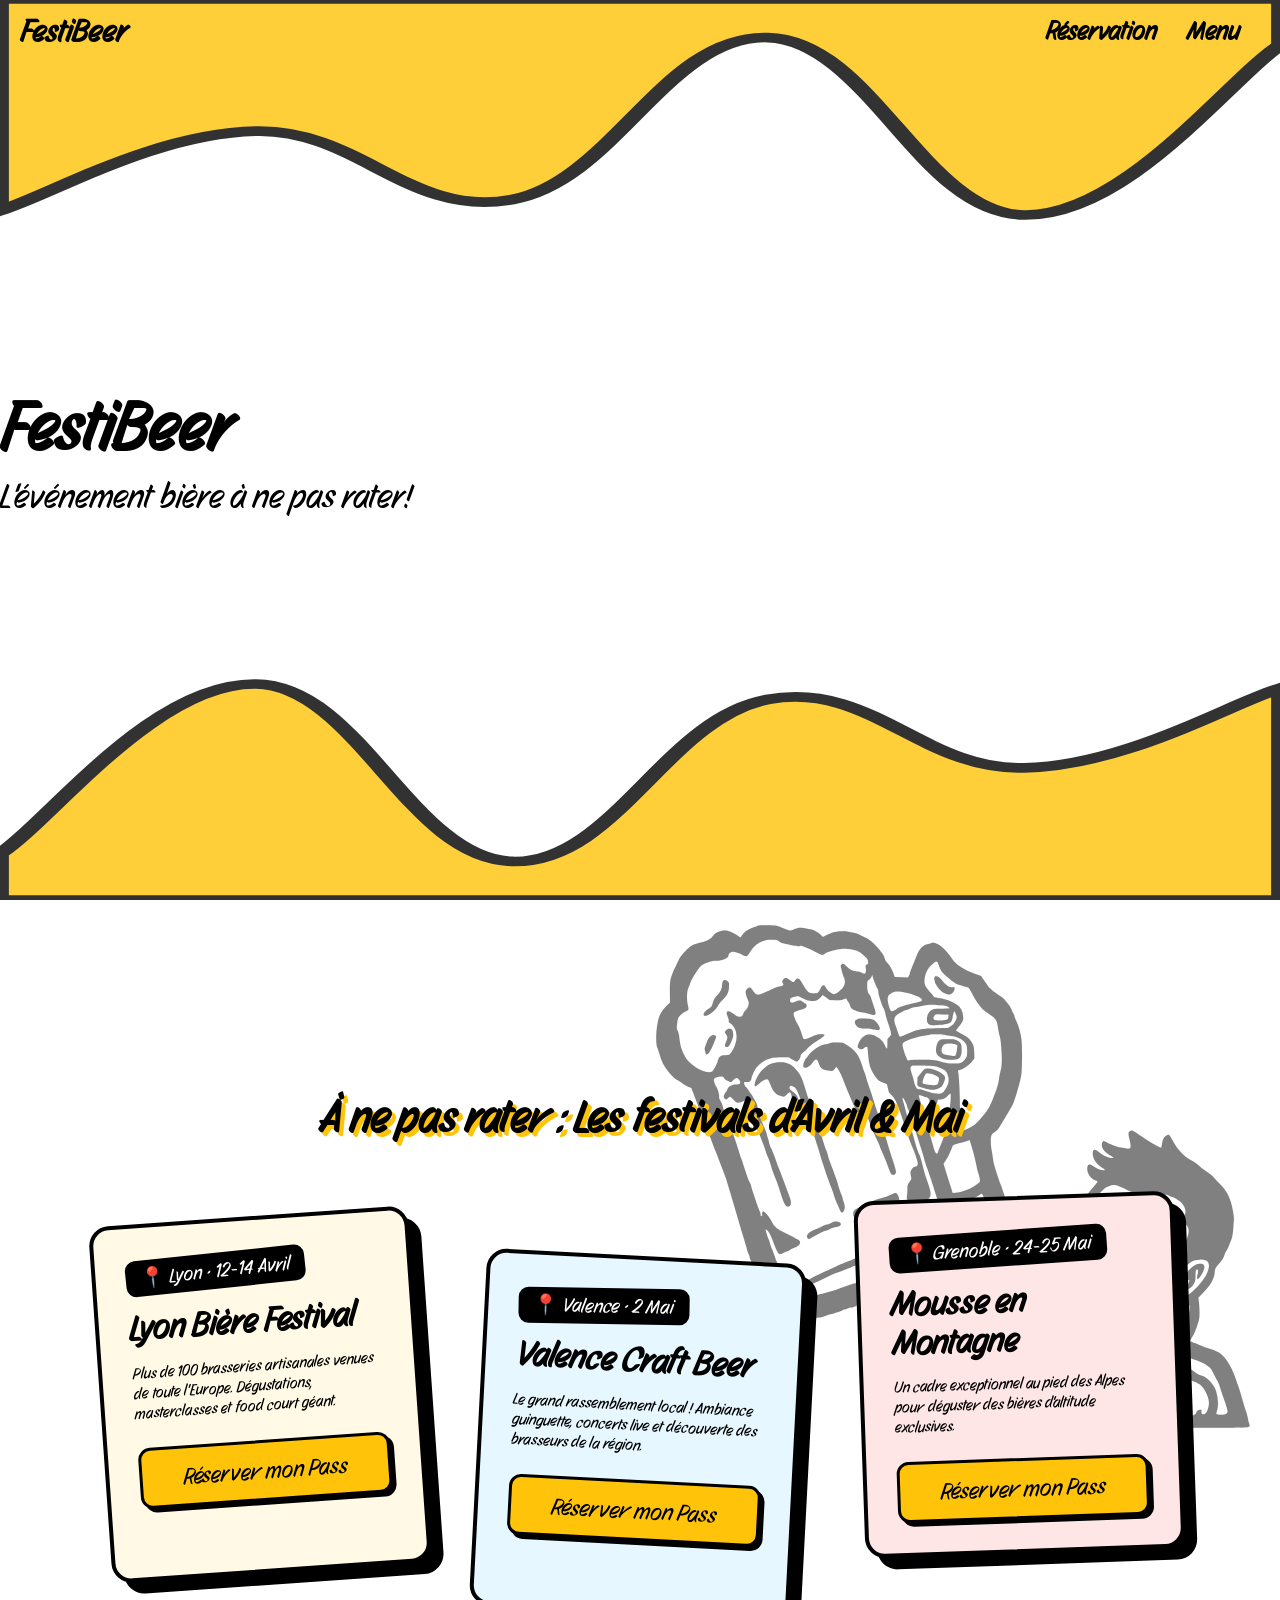
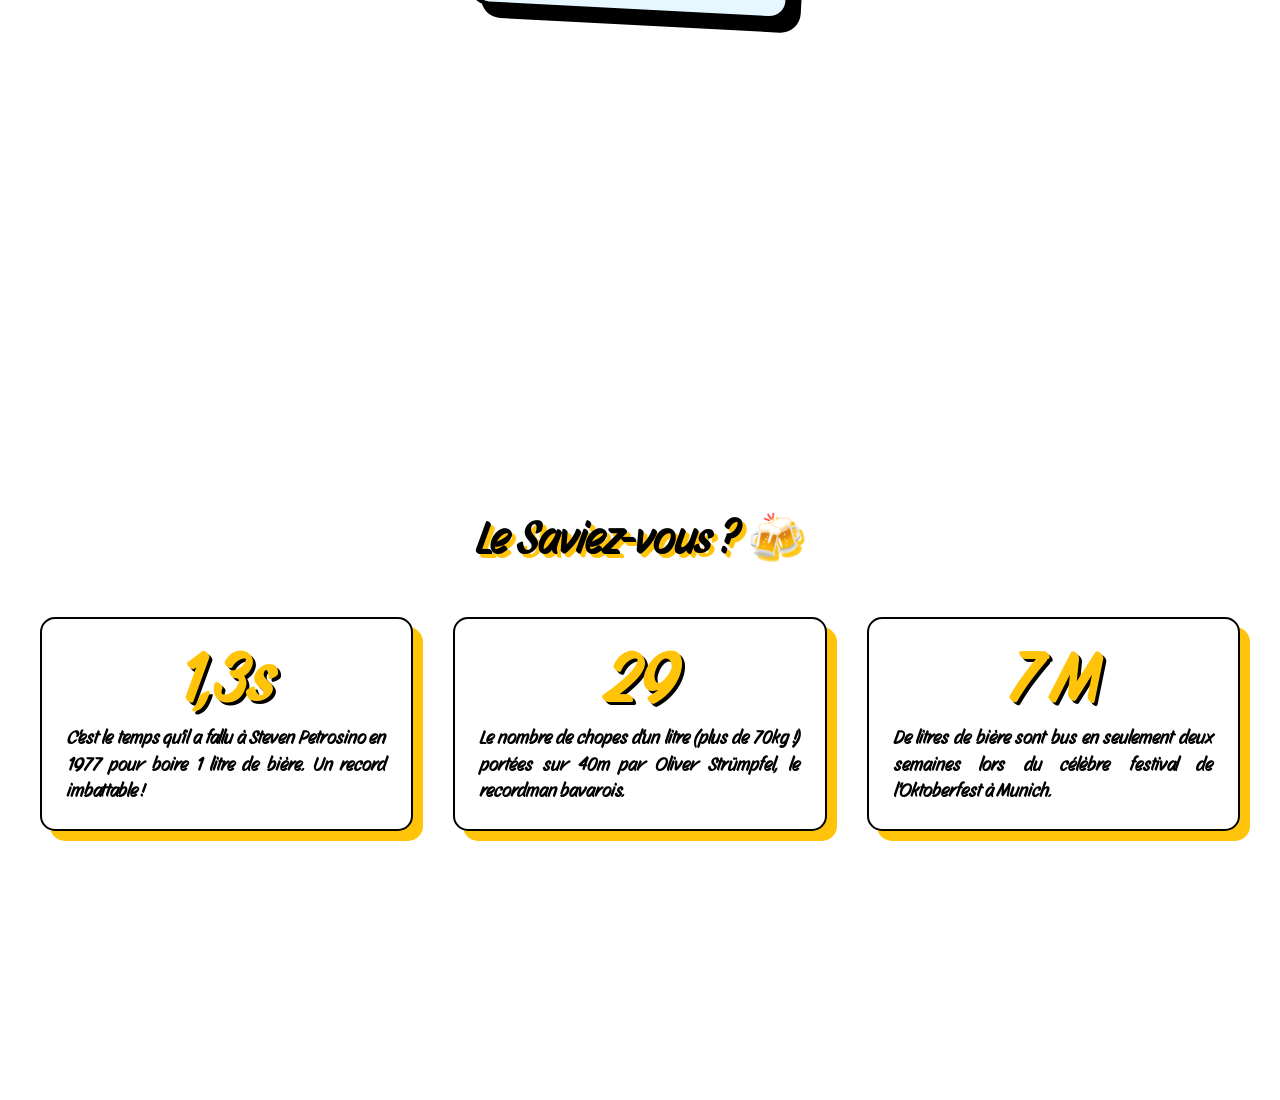
==== commit f21cdccd: "merger code allan + rudy" ====
--- a/index.html
+++ b/index.html
@@ -8,13 +8,20 @@
 </head>
 <body>
     <header>
-        <div class="navbar">
-            <p class="logo"><h1>FestiBeer</h1></p>
-        </div>
         <div class="bg-video">
             <video autoplay muted loop>
                 <source src="./assets/vidéo/246810_medium.mp4" type="video/mp4">
             </video>
+        </div>
+        <div class="navbar">
+            <div class="logo-box">
+                <h1 class="logo">FestiBeer</h1>
+            </div>
+
+            <div class="menu">
+                <a href="#">Réservation</a>
+                <a href="#">Menu</a>               
+            </div>
         </div>
         <div class="container">
             <svg class="fond reverse" xmlns="http://www.w3.org/2000/svg" preserveAspectRatio="none" viewBox="0 0 1440 560">
@@ -22,18 +29,20 @@
                     <path d="M 0,464 C 57.6,393.6 172.8,108.8 288,112 C 403.2,115.2 460.8,473.6 576,480 C 691.2,486.4 748.8,182.8 864,144 C 979.2,105.2 1036.8,290.6 1152,286 C 1267.2,281.4 1382.4,154 1440,121L1440 560L0 560z"></path>
                 </g>
             </svg>
+
             <div class="title-page">
                 <h1>FestiBeer</h1>
                 <p>L'événement bière à ne pas rater!</p>
             </div>
+
            <svg class="fond normal" xmlns="http://www.w3.org/2000/svg" preserveAspectRatio="none" viewBox="0 0 1440 560">
                 <g fill="none" class="wave">
                     <path d="M 0,464 C 57.6,393.6 172.8,108.8 288,112 C 403.2,115.2 460.8,473.6 576,480 C 691.2,486.4 748.8,182.8 864,144 C 979.2,105.2 1036.8,290.6 1152,286 C 1267.2,281.4 1382.4,154 1440,121L1440 560L0 560z"></path>
                 </g>
             </svg>
         </div>
+    </header>
 
-    </header>
     <nav>
         <div class="container">
             <svg class="man-beer" xmlns="http://www.w3.org/2000/svg" version="1.0" viewBox="0 0 1200.000000 1091.000000" preserveAspectRatio="xMidYMid meet">
@@ -61,8 +70,72 @@
                     <path d="M8065 3296 c-50 -36 -2 -168 93 -259 66 -63 116 -82 205 -78 34 1 67 33 67 64 0 19 -11 28 -52 46 -151 64 -213 110 -259 189 -17 28 -32 52 -33 52 -1 0 -11 -6 -21 -14z"/>
                 </g>
             </svg>
+
+            <div class="content">
+                <h2 class="section-titre" id="agenda">À ne pas rater : Les festivals d'Avril & Mai</h2>
+        
+                <div class="agenda-grid">
+                    <div class="festival-card">
+                        <p class="festival-date">📍 Lyon • 12-14 Avril</p>
+                        <h3 class="festival-titre">Lyon Bière Festival</h3>
+                        <p class="car-paragraphe">Plus de 100 brasseries artisanales venues de toute l'Europe. Dégustations, masterclasses et food court géant.</p>
+                        <a href="#" class="btn-reserver">Réserver mon Pass</a>
+                    </div>
+
+                    <div class="festival-card">
+                        <p class="festival-date">📍 Valence • 2 Mai</p>
+                        <h3 class="festival-titre">Valence Craft Beer</h3>
+                        <p class="car-paragraphe">Le grand rassemblement local ! Ambiance guinguette, concerts live et découverte des brasseurs de la région.</p>
+                        <a href="#" class="btn-reserver">Réserver mon Pass</a>
+                    </div>
+
+                    <div class="festival-card">
+                        <p class="festival-date">📍 Grenoble • 24-25 Mai</p>
+                        <h3 class="festival-titre">Mousse en Montagne</h3>
+                        <p class="car-paragraphe">Un cadre exceptionnel au pied des Alpes pour déguster des bières d'altitude exclusives.</p>
+                        <a href="#" class="btn-reserver">Réserver mon Pass</a>
+                    </div>
+                </div>
+            </div>
+
+            <div class="content">
+                <section class="saviez-vous">
+                    <h2 class="section-titre">Le Saviez-vous ? 🍻</h2>
+                    
+                    <div class="saviez-vous-grid">
+                        <div class="saviez-vous-card">
+                            <div class="record-chiffre">1,3s</div>
+                            <p class="record-texte">
+                                C'est le temps qu'il a fallu à Steven Petrosino en 1977 pour boire 1 litre de bière. Un record imbattable !
+                            </p>
+                        </div>
+
+                        <div class="saviez-vous-card">
+                            <div class="record-chiffre">29</div>
+                            <p class="record-texte">
+                                Le nombre de chopes d'un litre (plus de 70kg !) portées sur 40m par Oliver Strümpfel, le recordman bavarois.
+                            </p>
+                        </div>
+
+                        <div class="saviez-vous-card">
+                            <div class="record-chiffre">7 M</div>
+                            <p class="record-texte">
+                                De litres de bière sont bus en seulement deux semaines lors du célèbre festival de l'Oktoberfest à Munich.
+                            </p>
+                        </div>
+                    </div>
+                </section>
+            </div>
         </div>
     </nav>
+    <main>
+        
+        <main>
+        
+    </main>
+    </section>
+        </div>
+    </main>
     <footer>
 
     </footer>
--- a/style/style.css
+++ b/style/style.css
@@ -17,6 +17,11 @@
     min-height: 100vh;
     overflow-x: hidden;
 }
+.content{
+    height: 100%;
+    min-height: 100vh;
+    align-content: center;
+}
 
 /* pour les SVG */
 
@@ -28,9 +33,13 @@
     z-index: 1;
     opacity: 0.8;
 }
-.normal{
+svg.normal{
     bottom: 0;
     /* left: 0; */
+}
+svg.reverse{
+    top: -1px;
+    transform: rotate(180deg);
 }
 g.wave{
     fill: rgba(255, 196, 10, 1);
@@ -38,11 +47,7 @@
     stroke-width: 20px;
 }
 g.man-beer{
-    fill: black;
-}
-svg.reverse{
-    top: -1px;
-    transform: rotate(180deg);
+    fill: gray;
 }
 
 /* SVG p2 man-beer */
@@ -51,26 +56,7 @@
     height: auto;
     right: 0;
     position: absolute;
-}
-/* code navbar */
-.navbar{
-    position: fixed;
-    padding: 10px;
-    width: 100%;
-    z-index: 10;
-    /* border: solid 1px red; */
-}
-
-p.titre{
-    justify-self: center;
-    text-align: center;
-    margin: 15px 5px;
-    font-weight: bolder;
-    font-size: 20px;
-}
-p.car-paragraphe{
-    text-align: justify;
-    font-size: 17px
+    z-index: -1;
 }
 
 .bg-video{
@@ -90,4 +76,204 @@
 .title-page > h1{
     font-size: 70px;
     z-index: 10000;
+}
+
+/* --- Code Navbar --- */
+.navbar {
+    position: fixed;
+    padding: 10px 20px; 
+    width: 100%;
+    z-index: 100;
+    /* border: solid 1px red; */ 
+    
+    /* Flexbox pour écarter le logo à gauche et le menu à droite */
+    display: flex;
+    justify-content: space-between; 
+    align-items: center; 
+}
+
+/* Code Menu */
+.menu {
+    display: flex;
+    gap: 30px; 
+    padding-right: 20px; 
+}
+
+/* Style des liens du menu */
+.menu a {
+    text-decoration: none; 
+    color: black;          
+    font-size: 26px;       
+    font-weight: bold;
+    transition: transform 0.2s ease; 
+}
+
+/* Effet quand la souris passe sur un lien */
+.menu a:hover {
+    transform: scale(1.1); 
+}
+
+/* NOUVELLE SECTION : AGENDA DES FESTIVALS */
+
+.section-titre {
+    text-align: center;
+    font-size: 55px; /* Un peu plus grand pour l'effet BD */
+    margin: 60px 0;
+    color: black;
+    text-shadow: 4px 4px 0px rgba(255, 196, 10, 1); /* Ombre jaune décalée sur le titre */
+}
+
+/* On utilise Flexbox pour que les cartes se placent naturellement */
+.agenda-grid {
+    display: flex;
+    flex-wrap: wrap; /* Permet de passer à la ligne sur petit écran */
+    justify-content: center; /* Centre le tout */
+    gap: 60px; /* Beaucoup d'espace pour laisser respirer les rotations */
+    padding: 20px 50px 100px 50px;
+    max-width: 1200px;
+    margin: 0 auto;
+}
+
+/* La base de la carte Cartoon */
+.festival-card {
+    width: 320px; /* Une largeur fixe pour faire de belles "boîtes" */
+    background-color: white;
+    border: 4px solid black; /* Bordure TRES épaisse façon Comic book */
+    border-radius: 20px;     /* Bords bien arrondis */
+    padding: 30px;
+    /* L'OMBRE CARTOON : zéro flou, un gros décalage net ! */
+    box-shadow: 12px 12px 0px black; 
+    transition: all 0.3s cubic-bezier(0.25, 0.8, 0.25, 1); /* Animation effet "ressort" */
+}
+
+/* --- LA MAGIE POUR CASSER L'EFFET COLONNE --- */
+/* On incline et on colore chaque carte différemment ! */
+
+.festival-card:nth-child(1) {
+    transform: rotate(-4deg); /* Penche à gauche */
+    background-color: #fff9e6; /* Fond très légèrement jaune */
+}
+
+.festival-card:nth-child(2) {
+    transform: rotate(3deg) translateY(40px); /* Penche à droite ET descend un peu ! */
+    background-color: #e6f7ff; /* Fond très légèrement bleu */
+}
+
+.festival-card:nth-child(3) {
+    transform: rotate(-2deg) translateY(-20px); /* Penche à gauche et monte un peu ! */
+    background-color: #ffe6e6; /* Fond très légèrement rouge/rose */
+}
+
+/* L'effet quand on passe la souris : la carte "saute" vers toi */
+.festival-card:hover {
+    transform: scale(1.05) rotate(0deg) translateY(-10px) !important; 
+    box-shadow: 16px 16px 0px rgba(255, 196, 10, 1); /* L'ombre devient jaune ! */
+    z-index: 10; /* Passe par dessus les autres */
+}
+
+/* Les textes à l'intérieur */
+.festival-date {
+    display: inline-block;
+    background-color: black;
+    color: white;
+    padding: 5px 15px;
+    border-radius: 10px;
+    font-size: 20px;
+    margin-bottom: 15px;
+    transform: rotate(-2deg); /* Même la date a l'air d'un sticker collé ! */
+}
+
+.festival-titre {
+    font-size: 35px;
+    margin-bottom: 15px;
+    line-height: 1.1;
+}
+
+/* Le bouton d'action Cartoon */
+.btn-reserver {
+    display: block; /* Prend toute la largeur */
+    text-align: center;
+    margin-top: 25px;
+    padding: 12px 20px;
+    background-color: rgba(255, 196, 10, 1);
+    color: black;
+    text-decoration: none;
+    border: 3px solid black;
+    border-radius: 12px;
+    font-size: 24px;
+    box-shadow: 4px 4px 0px black; /* Mini ombre dure pour le bouton */
+    transition: all 0.2s ease;
+}
+
+/* Effet quand on clique sur le bouton (il s'enfonce) */
+.btn-reserver:active {
+    transform: translate(4px, 4px);
+    box-shadow: 0px 0px 0px black;
+}
+/* SECTION LE SAVIEZ-VOUS ? (CARTOON)*/
+
+.saviez-vous {
+    background-color: white; 
+    padding: 60px 20px 80px 20px; 
+}
+
+/* Le grand titre au centre */
+.section-titre {
+    text-align: center;
+    font-size: 45px;
+    margin-bottom: 50px;
+    color: black;
+}
+
+/* La grille qui s'adapte toute seule (magie CSS Grid) */
+.saviez-vous-grid {
+    display: grid;
+    /* Crée des colonnes d'au moins 300px, et en met autant que possible sur la ligne */
+    grid-template-columns: repeat(auto-fit, minmax(300px, 1fr));
+    gap: 40px; 
+    max-width: 1200px;
+    margin: 0 auto; 
+}
+
+/* Le design des nouvelles cartes de festival */
+.saviez-vous-card {
+    background-color: #fff; 
+    border: solid 2px black; 
+    border-radius: 15px;     
+    padding: 25px;
+    text-align: center;
+    display: flex;
+    flex-direction: column;
+    justify-content: flex-start;
+    
+    /* Une ombre jaune décalée et dure (zéro flou) pour un effet cartoon instantané */
+    box-shadow: 10px 10px 0px rgba(255, 196, 10, 1); 
+    
+    transition: transform 0.3s ease, box-shadow 0.3s ease;
+}
+
+/* Effet quand on passe la souris sur une carte */
+.saviez-vous-card:hover {
+    transform: translateY(-8px) scale(1.02); 
+    box-shadow: 15px 15px 0px rgba(255, 196, 10, 1); 
+    z-index: 10;
+}
+
+/* Le gros chiffre jaune du record */
+.record-chiffre {
+    font-size: 70px; 
+    font-weight: bold;
+    color: rgba(255, 196, 10, 1); 
+    margin-bottom: 10px;
+    line-height: 1; 
+    text-shadow: 3px 3px 0px black; 
+}
+
+/* Le texte de description dans la carte */
+p.record-texte {
+    font-size: 19px;
+    color: black;
+    line-height: 1.4;
+    text-align: justify; 
+    font-weight: bold; 
 }
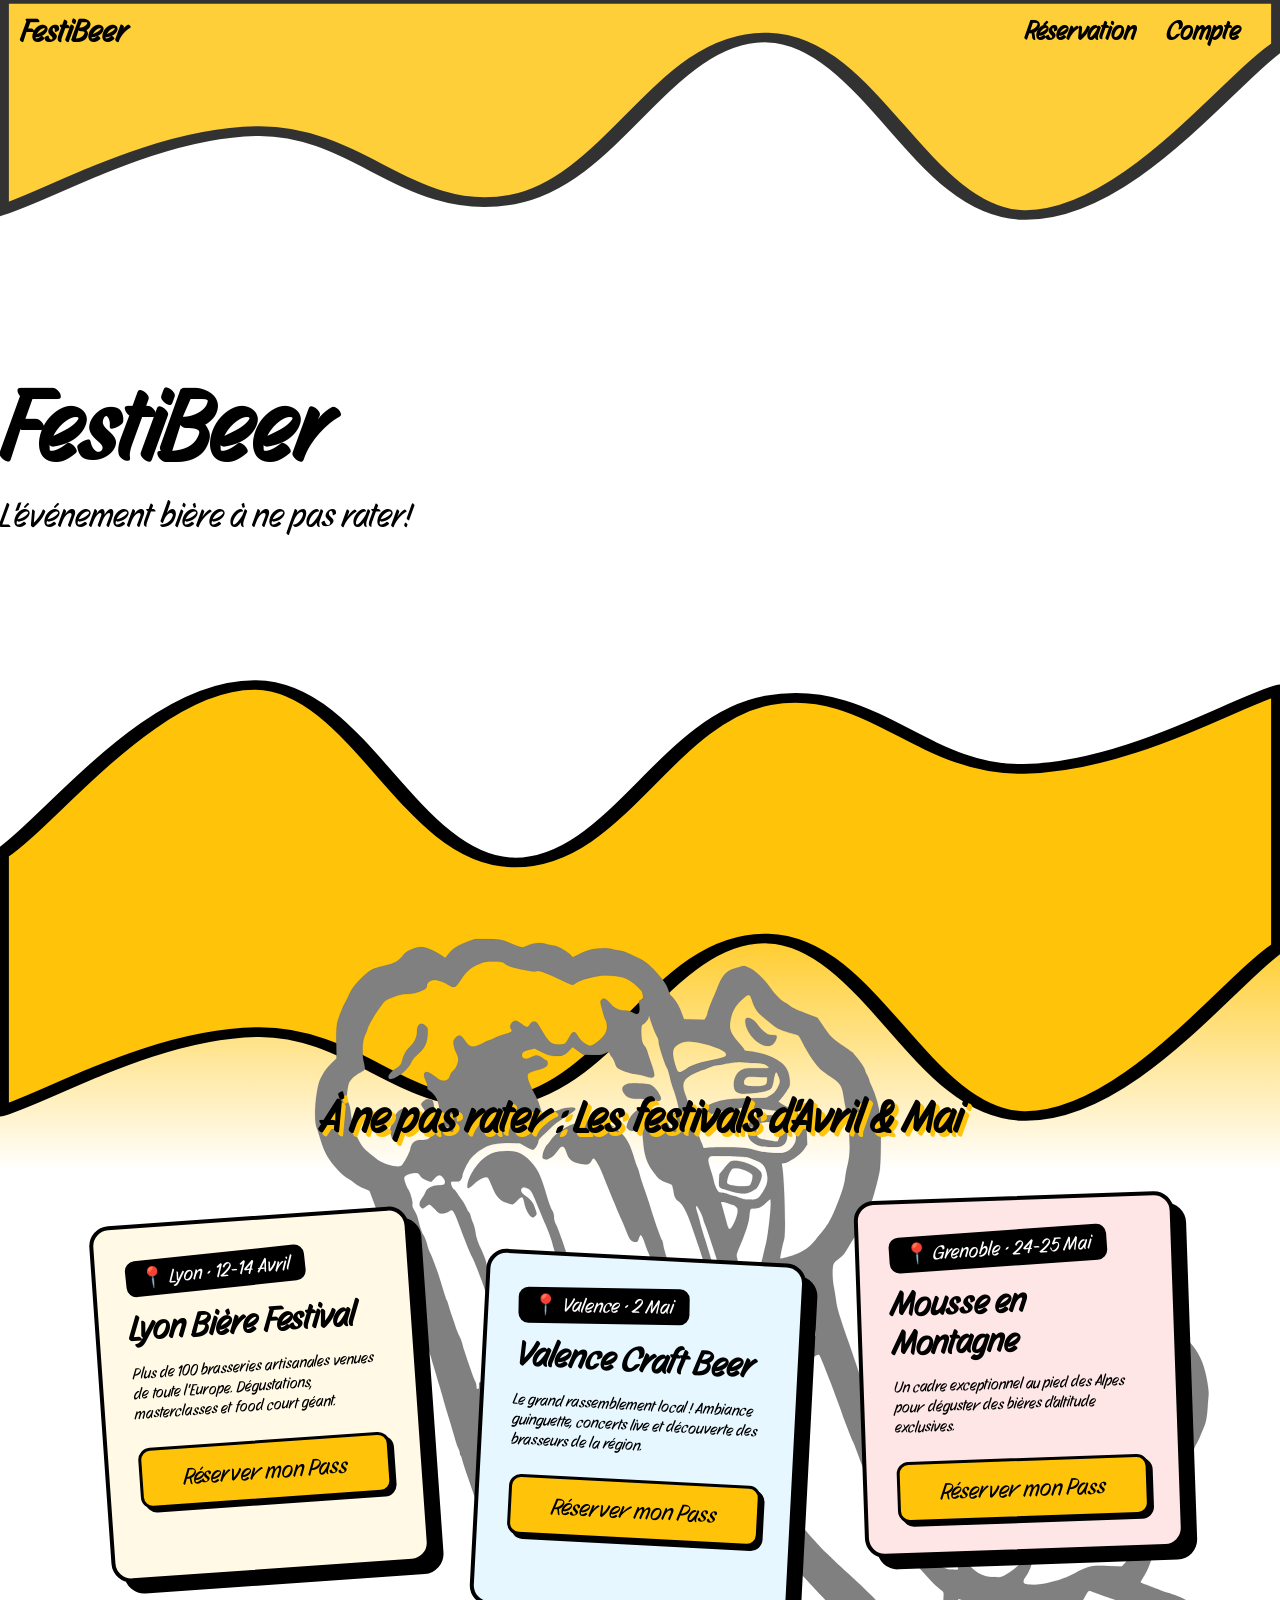
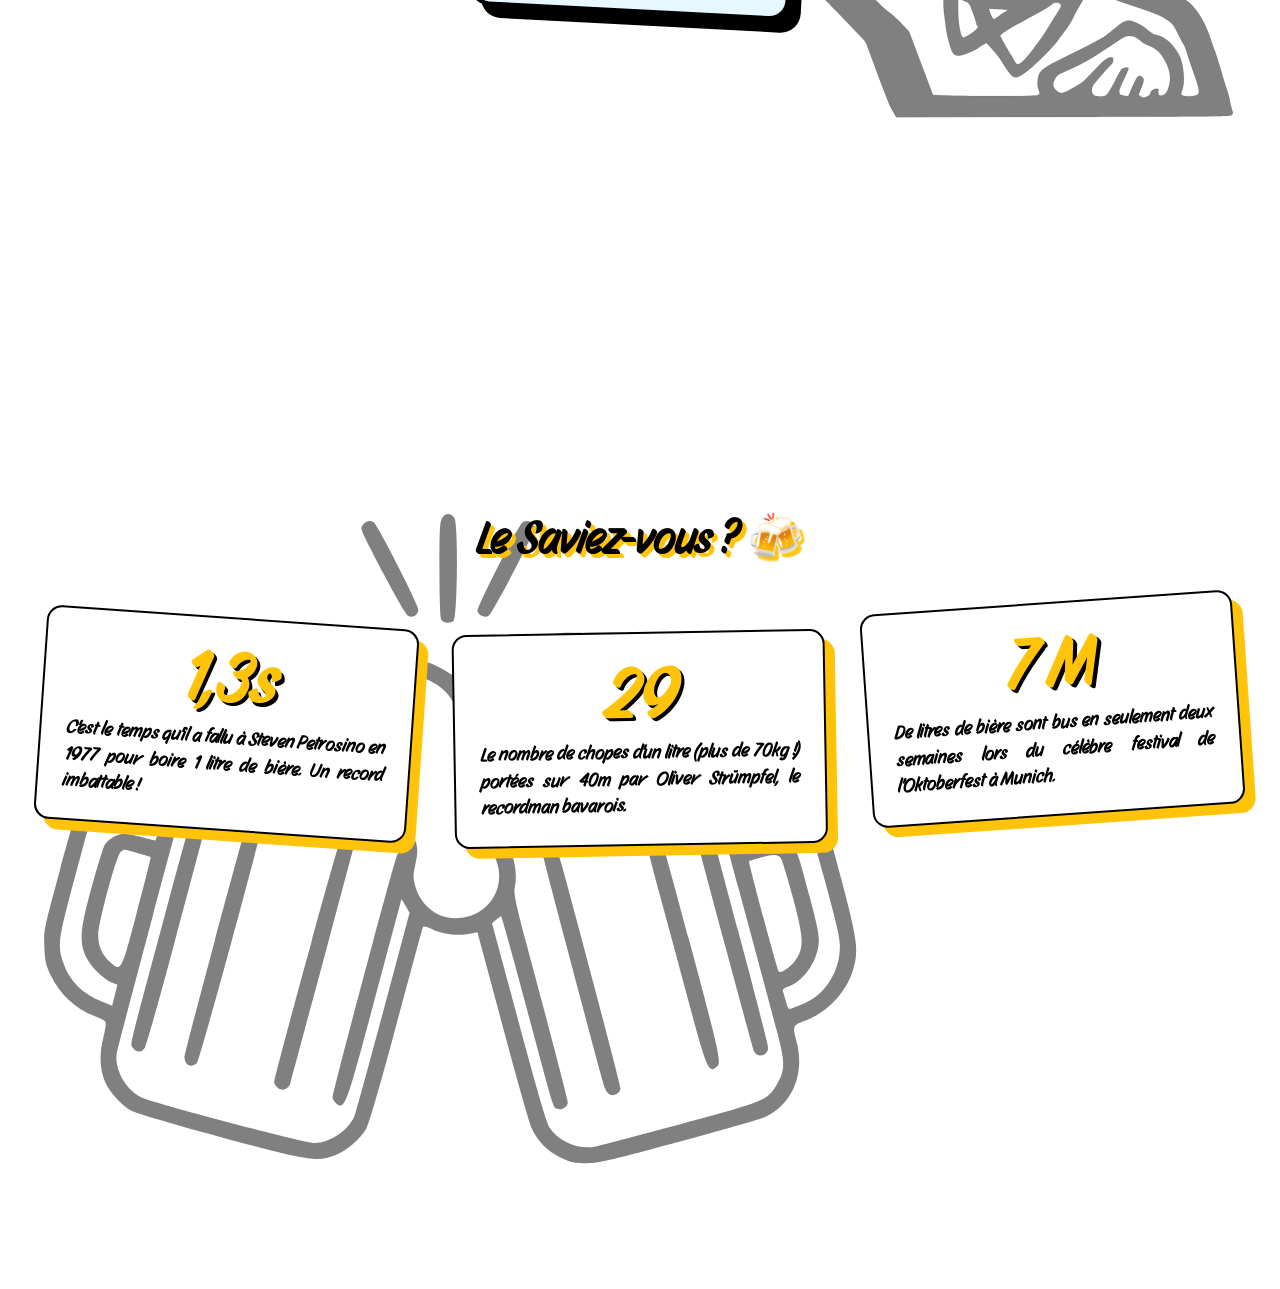
==== commit d54cfc77: "MAJ première page" ====
--- a/index.html
+++ b/index.html
@@ -20,24 +20,24 @@
 
             <div class="menu">
                 <a href="#">Réservation</a>
-                <a href="#">Menu</a>               
+                <a href="#">Compte</a>               
             </div>
         </div>
         <div class="container">
+            <div class="title-page">
+                <h1>FestiBeer</h1>
+                <p>L'événement bière à ne pas rater!</p>
+            </div>
             <svg class="fond reverse" xmlns="http://www.w3.org/2000/svg" preserveAspectRatio="none" viewBox="0 0 1440 560">
                 <g fill="none" class="wave">
                     <path d="M 0,464 C 57.6,393.6 172.8,108.8 288,112 C 403.2,115.2 460.8,473.6 576,480 C 691.2,486.4 748.8,182.8 864,144 C 979.2,105.2 1036.8,290.6 1152,286 C 1267.2,281.4 1382.4,154 1440,121L1440 560L0 560z"></path>
                 </g>
             </svg>
 
-            <div class="title-page">
-                <h1>FestiBeer</h1>
-                <p>L'événement bière à ne pas rater!</p>
-            </div>
-
            <svg class="fond normal" xmlns="http://www.w3.org/2000/svg" preserveAspectRatio="none" viewBox="0 0 1440 560">
-                <g fill="none" class="wave">
-                    <path d="M 0,464 C 57.6,393.6 172.8,108.8 288,112 C 403.2,115.2 460.8,473.6 576,480 C 691.2,486.4 748.8,182.8 864,144 C 979.2,105.2 1036.8,290.6 1152,286 C 1267.2,281.4 1382.4,154 1440,121L1440 560L0 560z"></path>
+                <g fill="none" class="wave"> 
+                    <path d="M 0,464 C 57.6,393.6 172.8,108.8 288,112 C 403.2,115.2 460.8,473.6 576,480 C 691.2,486.4 748.8,182.8 864,144 C 979.2,105.2 1036.8,290.6 1152,286 C 1267.2,281.4 1382.4,154 1440,121L1440 560 L0 560 Z"stroke="none"/>
+                    <path d="M 0,464 C 57.6,393.6 172.8,108.8 288,112 C 403.2,115.2 460.8,473.6 576,480 C 691.2,486.4 748.8,182.8 864,144 C 979.2,105.2 1036.8,290.6 1152,286 C 1267.2,281.4 1382.4,154 1440,121L1440 560M0 464L0 560" stroke-linejoin="round" stroke-linecap="round"/>
                 </g>
             </svg>
         </div>
@@ -45,6 +45,13 @@
 
     <nav>
         <div class="container">
+            <svg class="fond reverse2" xmlns="http://www.w3.org/2000/svg" preserveAspectRatio="none" viewBox="0 0 1440 560">
+                <g fill="none" class="wave"> 
+                    <path d="M 0,464 C 57.6,393.6 172.8,108.8 288,112 C 403.2,115.2 460.8,473.6 576,480 C 691.2,486.4 748.8,182.8 864,144 C 979.2,105.2 1036.8,290.6 1152,286 C 1267.2,281.4 1382.4,154 1440,121L1440 560 L0 560 Z"stroke="none"/>
+                    <path d="M 0,464 C 57.6,393.6 172.8,108.8 288,112 C 403.2,115.2 460.8,473.6 576,480 C 691.2,486.4 748.8,182.8 864,144 C 979.2,105.2 1036.8,290.6 1152,286 C 1267.2,281.4 1382.4,154 1440,121L1440 560M0 464L0 560" stroke-linejoin="round" stroke-linecap="round"/>
+                </g>
+            </svg>
+
             <svg class="man-beer" xmlns="http://www.w3.org/2000/svg" version="1.0" viewBox="0 0 1200.000000 1091.000000" preserveAspectRatio="xMidYMid meet">
                 <g class="man-beer" transform="translate(0.000000,1091.000000) scale(0.100000,-0.100000)" fill="#000000" stroke="black">
                     <path d="M2245 10436 c-5 -2 -30 -9 -55 -16 -25 -7 -81 -30 -125 -51 -75 -36 -105 -61 -164 -138 l-18 -24 -45 30 c-25 17 -79 47 -120 67 -93 45 -145 47 -242 9 -55 -23 -77 -38 -109 -78 -49 -62 -99 -91 -202 -116 -128 -32 -138 -35 -175 -54 -75 -38 -224 -193 -257 -268 -32 -69 -52 -111 -62 -127 -28 -43 -90 -203 -100 -259 -8 -41 -12 -131 -10 -243 l3 -178 -64 -63 c-42 -40 -81 -91 -108 -142 -38 -70 -47 -97 -67 -216 -27 -161 -28 -359 -2 -419 9 -19 25 -69 37 -110 47 -166 87 -245 189 -368 59 -72 108 -114 169 -146 18 -9 48 -31 68 -49 20 -17 68 -46 107 -62 l71 -30 34 -90 c19 -50 51 -135 72 -190 40 -104 89 -230 135 -350 14 -38 37 -97 50 -130 13 -33 47 -121 75 -195 28 -74 68 -180 90 -235 21 -55 51 -131 65 -170 74 -194 89 -233 104 -270 10 -22 22 -58 29 -80 6 -22 24 -83 40 -135 16 -52 37 -122 47 -155 9 -33 21 -73 26 -90 15 -50 71 -237 86 -290 8 -27 20 -70 28 -95 7 -25 20 -72 29 -105 9 -33 29 -100 45 -150 38 -121 76 -249 92 -310 7 -27 21 -66 31 -85 10 -19 18 -45 18 -57 0 -12 4 -24 9 -27 5 -3 11 -18 14 -33 3 -16 33 -109 67 -208 94 -270 120 -348 125 -373 6 -35 25 -91 47 -142 113 -259 240 -366 463 -390 179 -19 391 -8 461 25 17 8 63 19 102 25 39 6 95 21 124 32 29 11 71 25 93 30 85 22 201 59 227 73 14 8 32 15 40 15 8 0 33 9 56 20 22 11 55 20 73 20 17 0 52 11 78 25 25 13 78 36 116 50 39 15 111 46 160 70 158 76 202 95 216 95 16 0 78 22 96 33 16 10 124 46 140 47 6 0 64 25 128 55 63 30 117 55 120 55 3 0 27 13 53 30 53 33 119 40 166 19 22 -10 150 -143 501 -519 54 -58 162 -172 239 -254 78 -82 146 -154 151 -160 6 -6 42 -45 80 -86 38 -41 116 -125 174 -186 58 -61 180 -188 271 -284 91 -95 198 -207 238 -248 40 -41 79 -84 87 -96 7 -11 50 -121 94 -244 70 -194 170 -455 204 -532 6 -14 26 -51 44 -82 l33 -56 2023 5 c1964 5 2023 6 2042 24 19 18 19 21 3 71 -10 29 -20 73 -23 98 -3 24 -17 76 -30 115 -22 64 -56 178 -100 330 -9 33 -33 105 -52 160 -20 55 -48 137 -63 181 -67 195 -189 378 -291 437 -50 30 -155 71 -221 88 -20 5 -72 24 -115 43 -43 18 -108 44 -145 56 -38 13 -68 26 -68 30 0 3 21 39 46 80 30 48 62 121 90 207 42 127 44 138 44 253 0 65 -5 153 -11 195 l-11 75 90 94 c141 146 206 259 217 381 7 76 17 96 80 165 53 56 90 116 103 163 6 20 19 49 29 64 17 24 44 86 99 223 20 49 31 118 39 240 4 58 9 116 10 129 5 44 -14 171 -41 279 -42 173 -108 286 -248 424 -46 46 -88 93 -95 105 -6 12 -42 43 -79 67 -78 53 -171 123 -196 149 -26 26 -95 71 -153 101 -120 60 -261 213 -339 369 -34 66 -60 107 -70 107 -28 0 -72 -29 -93 -63 -11 -18 -26 -67 -33 -108 -6 -41 -12 -75 -13 -76 -4 -9 -205 100 -279 151 -50 34 -128 88 -173 119 -45 31 -89 57 -98 57 -9 0 -27 -7 -40 -16 -31 -20 -32 -53 -5 -159 11 -43 20 -95 20 -115 0 -60 -14 -65 -132 -41 -127 25 -212 53 -300 97 -37 19 -70 34 -72 34 -16 0 -36 -37 -36 -67 0 -71 47 -131 161 -204 32 -21 59 -42 59 -45 0 -4 -25 -4 -56 0 -68 8 -152 49 -222 110 -79 68 -112 60 -112 -28 0 -97 63 -194 170 -263 33 -21 60 -42 60 -47 0 -5 -22 -6 -49 -3 -51 6 -134 43 -187 83 -61 47 -98 24 -98 -60 0 -86 73 -186 158 -217 20 -7 36 -16 36 -21 0 -4 -34 -47 -75 -95 -42 -48 -102 -125 -133 -171 -31 -45 -75 -106 -97 -135 -22 -28 -45 -61 -51 -72 -6 -11 -32 -56 -58 -101 -54 -94 -131 -310 -177 -499 -14 -57 -94 -243 -134 -311 -27 -45 -133 -175 -220 -269 -52 -56 -128 -167 -140 -205 -8 -24 -33 -55 -40 -49 -2 2 -20 40 -40 84 -21 44 -55 118 -77 165 -40 87 -70 168 -293 795 -18 50 -35 97 -38 105 -3 8 -10 29 -15 45 -6 17 -29 82 -52 145 -23 63 -60 169 -82 235 -22 66 -62 183 -89 260 -109 314 -137 404 -149 490 -6 50 -19 126 -27 170 -20 104 -22 240 -4 282 8 20 34 46 67 68 41 28 63 52 95 108 23 40 63 106 89 147 62 98 131 217 148 255 52 119 138 417 162 564 13 81 17 486 5 624 -11 132 -49 272 -111 404 -13 28 -24 58 -24 65 0 7 -11 33 -25 57 -14 23 -25 50 -25 60 0 19 -68 121 -110 164 -16 17 -30 34 -30 38 0 4 -57 45 -127 92 -133 89 -149 105 -248 251 l-61 89 -144 54 c-80 30 -161 66 -180 82 -19 15 -46 34 -60 41 -52 27 -132 104 -174 168 -68 105 -190 225 -260 256 -63 28 -83 31 -118 17 -13 -5 -45 -15 -71 -22 -98 -25 -151 -87 -212 -249 -9 -25 -25 -63 -35 -85 -30 -64 -80 -199 -80 -213 0 -8 -8 -27 -17 -43 l-18 -30 -124 3 -125 3 -33 88 c-28 78 -78 156 -129 202 -6 6 -18 34 -27 63 -20 65 -53 113 -152 222 -85 93 -143 137 -244 182 -36 16 -84 38 -106 49 -22 10 -70 23 -107 29 -37 6 -78 14 -91 19 -36 14 -202 5 -260 -15 -29 -9 -85 -32 -125 -52 l-73 -36 -42 41 c-47 46 -156 103 -196 103 -14 0 -48 7 -76 15 -76 24 -164 17 -234 -16 -64 -30 -68 -30 -171 12 -148 61 -150 61 -305 65 -82 2 -154 2 -160 0z m366 -303 c18 -17 54 -31 110 -45 179 -42 251 -53 276 -40 22 12 101 -18 295 -111 64 -32 123 -57 131 -57 8 0 25 9 39 20 40 31 125 60 233 81 86 16 118 18 214 10 136 -11 200 -38 299 -129 56 -51 63 -62 69 -104 5 -45 4 -48 -22 -58 -27 -10 -27 -12 -21 -66 12 -104 -10 -129 -78 -89 -28 17 -58 25 -88 25 -73 0 -134 26 -176 77 -20 25 -50 51 -66 60 -26 14 -30 13 -48 -5 -20 -20 -20 -20 7 -123 15 -57 31 -108 35 -114 19 -24 28 -85 18 -130 -8 -36 -22 -59 -66 -104 -32 -31 -75 -65 -96 -75 -39 -19 -40 -18 -84 5 -47 26 -86 66 -114 118 -27 49 -56 39 -94 -32 -17 -32 -37 -65 -46 -73 -19 -19 -113 -23 -154 -5 -35 14 -85 77 -138 172 -20 36 -45 74 -56 84 -26 24 -61 14 -83 -25 -23 -39 -38 -38 -94 5 -26 20 -57 38 -70 41 -48 12 -96 -69 -62 -103 23 -23 0 -41 -69 -57 -38 -9 -95 -29 -127 -46 -31 -16 -62 -30 -69 -30 -7 0 -42 -16 -80 -35 -124 -63 -157 -58 -218 35 -43 67 -71 74 -111 30 -27 -30 -29 -37 -23 -84 4 -28 18 -73 31 -99 14 -27 25 -61 25 -76 0 -48 -30 -117 -60 -139 -15 -12 -34 -38 -40 -59 -16 -48 -34 -63 -82 -63 -31 0 -50 9 -94 46 -62 50 -96 66 -119 58 -27 -11 -27 -43 0 -103 17 -37 24 -67 20 -80 -5 -15 1 -25 27 -42 115 -76 151 -239 90 -406 -32 -87 -80 -166 -112 -183 -10 -5 -45 -10 -77 -10 -83 0 -120 -31 -136 -117 -8 -38 -81 -173 -104 -190 -44 -34 -201 5 -297 72 -28 19 -81 62 -118 95 -55 50 -76 78 -117 159 -50 99 -70 175 -87 331 -3 35 -15 80 -25 100 -9 19 -19 44 -20 55 -3 27 9 132 21 176 12 44 76 105 143 138 27 13 51 30 54 39 4 8 -2 47 -12 87 -24 98 -18 261 12 320 12 22 26 60 33 84 13 48 109 210 176 294 37 47 50 56 137 90 75 28 112 37 160 37 68 0 143 17 197 45 41 21 50 32 50 62 0 29 45 63 84 63 44 0 124 -26 166 -54 45 -30 83 -39 102 -23 8 6 36 45 62 84 59 90 108 134 189 174 88 43 120 49 227 43 84 -5 98 -8 121 -31z m2966 -385 c6 -7 20 -43 32 -80 13 -38 38 -87 59 -112 36 -44 183 -167 246 -205 27 -17 154 -59 228 -75 22 -5 35 -22 69 -91 61 -125 170 -286 226 -332 26 -22 77 -59 113 -83 119 -79 141 -111 159 -226 16 -101 28 -164 41 -204 17 -55 38 -314 35 -440 -2 -80 -9 -140 -24 -195 -12 -44 -26 -119 -31 -166 -10 -86 -40 -183 -115 -364 -72 -173 -98 -215 -242 -383 -84 -98 -134 -134 -248 -179 -60 -24 -177 -54 -183 -48 -5 5 34 194 47 228 24 62 5 756 -25 900 -5 23 -2 27 16 27 56 0 204 100 252 170 l38 55 -4 107 c-3 93 -8 116 -31 164 -38 77 -85 121 -186 172 -46 23 -94 51 -106 61 l-23 19 28 30 c15 16 47 58 71 93 42 62 43 66 39 134 -4 91 -43 171 -102 213 -105 74 -245 125 -383 139 -46 4 -64 10 -68 22 -3 9 -26 39 -51 66 -113 123 -134 175 -115 285 22 121 68 197 173 282 37 31 51 34 65 16z m-1172 -393 c14 -38 35 -84 46 -102 11 -17 19 -46 18 -65 -1 -37 73 -266 101 -313 11 -17 26 -66 35 -110 9 -43 28 -108 41 -144 29 -76 64 -202 64 -229 0 -10 -16 -33 -35 -52 l-35 -34 0 -93 c0 -56 -4 -93 -10 -93 -6 0 -22 26 -36 57 -29 67 -48 89 -125 149 -90 69 -186 83 -260 36 -55 -35 -97 -90 -115 -150 -18 -58 -18 -58 6 -82 28 -28 71 -26 100 5 25 27 58 33 65 13 2 -7 9 -74 15 -149 13 -179 46 -279 126 -387 60 -82 82 -100 148 -122 35 -11 69 -27 75 -33 5 -7 14 -40 20 -74 12 -76 22 -95 66 -129 51 -39 99 -132 160 -311 30 -87 63 -183 73 -213 11 -30 39 -116 62 -190 37 -115 60 -179 110 -295 44 -105 82 -217 87 -258 7 -55 -9 -77 -54 -77 -15 0 -33 -14 -53 -42 -33 -45 -35 -63 -18 -137 11 -49 11 -50 -28 -107 -38 -55 -39 -59 -40 -148 -1 -50 -5 -107 -9 -127 -8 -44 6 -76 41 -89 28 -11 230 2 312 20 46 10 55 16 72 50 33 64 24 119 -59 350 -23 63 -48 147 -56 185 -23 108 -62 244 -78 268 -19 30 -73 195 -112 347 -18 69 -60 211 -94 315 -33 105 -61 197 -61 205 0 8 -11 51 -25 95 -28 89 -30 105 -15 105 12 0 80 -136 80 -158 0 -8 11 -40 24 -71 14 -31 57 -157 96 -281 40 -124 101 -314 136 -422 35 -109 64 -205 64 -213 0 -8 24 -86 54 -172 89 -258 113 -331 156 -473 42 -137 51 -162 122 -350 21 -58 46 -130 55 -160 22 -76 53 -107 122 -120 88 -17 101 -25 101 -61 0 -65 -64 -142 -215 -257 -65 -50 -122 -84 -165 -100 -35 -13 -69 -27 -75 -32 -5 -4 -30 -13 -55 -20 -44 -11 -143 -56 -323 -146 -48 -24 -96 -44 -105 -44 -9 0 -33 -10 -52 -21 -19 -12 -64 -32 -100 -44 -36 -13 -103 -39 -150 -60 -254 -111 -320 -139 -370 -154 -30 -10 -82 -32 -115 -48 -33 -17 -107 -45 -165 -63 -189 -59 -275 -88 -345 -118 -39 -16 -122 -42 -185 -57 -63 -15 -148 -38 -189 -51 -40 -13 -94 -24 -120 -24 -25 0 -64 -5 -86 -10 -22 -6 -89 -15 -148 -20 -119 -11 -136 -7 -195 48 -26 24 -32 38 -32 70 0 43 -7 67 -54 192 -18 47 -39 103 -46 125 -7 22 -25 70 -41 107 -16 36 -29 77 -29 90 0 13 -6 33 -14 44 -8 11 -31 69 -50 129 -20 59 -43 119 -51 131 -8 13 -21 50 -29 82 -7 32 -18 68 -25 79 -18 35 -63 184 -57 191 4 3 22 -10 41 -28 34 -33 75 -120 130 -280 13 -36 35 -86 50 -112 32 -56 55 -61 119 -24 23 13 54 26 70 30 16 4 43 18 58 32 16 13 54 31 83 40 85 24 121 88 76 133 -11 11 -107 63 -214 115 -216 106 -238 124 -301 242 -48 90 -137 190 -160 181 -13 -5 -17 -16 -14 -44 2 -30 -1 -38 -15 -41 -13 -3 -17 4 -17 30 0 18 -7 47 -16 63 -14 27 -70 183 -110 305 -8 25 -19 59 -25 75 -6 17 -16 53 -23 82 -7 28 -22 66 -33 85 -11 18 -30 65 -43 103 -13 39 -36 106 -51 150 -15 44 -33 100 -39 125 -7 25 -15 50 -19 55 -7 10 -27 70 -90 275 -31 103 -95 270 -117 310 -8 14 -23 58 -33 98 -11 40 -30 90 -44 110 -14 20 -35 73 -46 117 -31 123 -33 127 -64 180 -22 38 -28 57 -23 83 5 31 -29 145 -52 176 -22 29 -53 121 -48 141 7 27 77 55 137 55 31 0 41 -5 55 -29 17 -28 29 -37 102 -68 32 -13 33 -13 68 26 48 52 70 57 105 21 30 -30 38 -70 17 -88 -7 -5 -36 -10 -65 -10 -72 1 -144 -36 -158 -79 -6 -17 -25 -52 -43 -76 -35 -49 -41 -87 -16 -111 21 -21 27 -20 62 9 17 14 35 25 42 25 6 0 35 -25 64 -55 45 -48 57 -55 90 -55 21 0 56 10 77 22 37 20 40 21 56 5 9 -9 28 -45 41 -79 109 -290 159 -414 191 -475 17 -34 44 -97 60 -140 16 -43 39 -103 51 -133 12 -30 30 -82 40 -115 10 -33 29 -85 43 -115 14 -30 36 -89 47 -130 27 -95 44 -143 90 -255 21 -49 52 -137 70 -195 85 -279 116 -340 169 -340 53 0 66 80 30 172 -12 29 -54 143 -94 253 -40 110 -88 234 -105 275 -17 41 -54 140 -81 220 -27 80 -60 161 -74 181 -13 20 -28 61 -34 91 -5 30 -16 72 -25 94 -8 21 -17 57 -21 79 -4 22 -31 92 -61 156 -38 83 -57 138 -64 190 -6 41 -19 94 -30 119 -11 25 -24 64 -30 87 -6 23 -15 45 -21 48 -5 4 -20 30 -33 58 -13 29 -34 66 -47 82 -14 17 -40 54 -58 83 -18 28 -37 52 -42 52 -12 0 -39 55 -39 79 0 18 6 20 51 18 43 -2 54 2 70 22 10 13 19 34 19 48 0 33 60 159 98 206 41 50 114 108 181 142 70 35 158 49 302 48 l116 -1 69 -41 c38 -23 78 -40 89 -39 22 3 65 72 65 104 0 13 21 40 53 68 28 26 57 52 62 58 77 80 95 94 263 202 96 62 96 82 -1 79 -53 -1 -83 -8 -145 -36 -134 -62 -176 -70 -186 -35 -40 133 -56 176 -93 243 -53 95 -83 170 -83 207 0 35 25 51 116 76 86 24 110 36 124 62 11 21 -2 60 -20 60 -4 0 -22 11 -38 25 -46 39 -81 41 -140 10 -61 -32 -105 -26 -110 16 -5 40 19 60 88 74 l65 14 65 -33 c88 -46 132 -58 199 -58 73 0 103 13 154 66 l43 44 65 -47 64 -46 107 -3 c91 -3 113 -1 154 17 37 17 49 19 56 9 4 -7 8 -16 8 -20 0 -3 11 -19 24 -35 13 -16 29 -47 35 -69 6 -23 19 -48 29 -57 31 -28 138 -66 214 -77 40 -6 101 -20 135 -31 49 -16 66 -18 83 -9 27 15 23 44 -25 180 -18 52 -38 113 -44 136 -6 23 -22 53 -35 67 -16 17 -27 45 -32 79 -10 70 -6 172 7 176 27 10 68 56 75 85 l7 32 12 -45 c7 -25 25 -76 40 -115z m520 -169 c117 -16 306 -81 341 -117 49 -52 28 -64 -191 -109 -116 -23 -222 -60 -258 -88 -20 -16 -50 -35 -67 -42 -41 -17 -55 -4 -80 80 -44 149 -37 203 34 247 62 40 102 45 221 29z m688 -251 c104 -5 134 -10 162 -27 19 -11 32 -24 29 -30 -4 -5 -62 -8 -143 -7 -119 2 -142 0 -182 -18 -59 -26 -99 -99 -99 -179 0 -105 52 -127 248 -105 118 14 181 32 206 60 9 10 22 50 28 87 5 38 16 80 22 93 12 22 13 22 34 -27 29 -66 28 -83 -8 -151 -24 -43 -43 -63 -83 -87 l-52 -32 -220 -5 c-254 -6 -348 -22 -478 -81 -17 -8 -68 -29 -112 -46 -44 -18 -85 -34 -91 -36 -5 -3 -21 28 -33 68 -13 40 -34 101 -47 135 -54 139 -29 199 113 264 46 22 89 39 96 39 6 0 35 11 64 24 29 14 69 27 90 30 21 3 65 10 98 16 118 19 190 28 211 24 11 -2 77 -6 147 -9z m171 -211 c-2 -56 -22 -69 -117 -72 -45 -2 -100 1 -122 5 -34 7 -40 13 -43 37 -2 19 4 36 19 52 22 23 26 24 143 19 l121 -4 -1 -37z m-37 -349 c43 -8 91 -15 106 -15 48 0 181 -57 213 -92 63 -68 69 -85 69 -188 0 -88 -2 -99 -30 -144 -21 -34 -45 -57 -75 -73 -42 -22 -54 -23 -165 -19 -69 2 -143 11 -175 20 -137 41 -195 48 -390 49 -107 1 -216 -2 -242 -6 -46 -8 -47 -7 -54 20 -4 15 -10 33 -14 38 -14 19 -60 164 -66 207 -5 37 -2 46 19 66 49 46 296 124 432 137 39 4 72 9 74 11 11 10 228 2 298 -11z m-192 -586 c22 -6 71 -25 108 -42 75 -34 95 -60 118 -151 19 -78 5 -145 -51 -230 -53 -81 -68 -90 -145 -88 -67 2 -91 7 -149 27 -26 9 -56 18 -65 20 -9 2 -36 11 -60 19 -24 9 -54 16 -66 16 -13 0 -31 3 -40 6 -21 8 -56 78 -66 129 -4 22 -17 72 -29 110 -41 130 -43 141 -37 167 4 16 16 29 30 32 38 8 410 -4 452 -15z m270 -623 c-8 -130 -39 -376 -55 -426 -6 -19 -22 -86 -36 -149 -16 -72 -46 -160 -79 -235 -29 -67 -56 -135 -60 -153 -15 -74 -53 -60 -80 30 -27 93 -87 301 -97 339 -9 33 -5 49 40 155 59 138 101 268 108 332 12 112 12 111 48 111 70 0 98 12 150 65 28 29 55 50 60 48 4 -3 5 -56 1 -117z m-523 70 c18 -8 45 -17 60 -21 15 -3 37 -15 48 -28 18 -18 20 -30 15 -67 -8 -53 -51 -157 -77 -185 -25 -27 -35 -14 -62 91 -13 49 -33 119 -44 157 l-19 67 23 0 c13 0 38 -6 56 -14z m936 -1014 c29 -103 59 -225 67 -272 8 -47 25 -119 38 -160 32 -102 40 -153 24 -172 -6 -9 -52 -42 -102 -74 -103 -66 -232 -112 -337 -121 l-67 -6 -41 134 c-23 74 -50 159 -60 189 -10 30 -30 93 -44 140 l-26 85 44 65 c25 36 57 94 71 130 15 36 31 74 36 85 5 11 13 32 18 46 8 21 23 30 98 52 48 14 114 33 146 41 33 8 62 17 65 20 3 3 8 6 11 6 3 0 30 -84 59 -188z m2757 -684 c28 -11 99 -44 159 -74 59 -30 117 -54 128 -54 11 0 28 -5 39 -11 12 -6 126 -11 292 -13 256 -2 275 -3 319 -24 26 -12 51 -22 57 -22 14 0 111 -60 154 -96 20 -16 49 -55 63 -84 33 -69 30 -136 -9 -194 -15 -21 -27 -49 -27 -61 0 -26 36 -75 55 -75 23 0 54 -49 61 -95 9 -61 -9 -131 -60 -238 -24 -51 -49 -108 -56 -127 -23 -60 -90 -191 -144 -280 -29 -47 -58 -100 -65 -118 -8 -18 -24 -41 -37 -51 -31 -25 -31 -58 0 -73 20 -8 35 -7 73 7 26 9 62 22 79 28 17 6 42 27 55 46 64 94 215 220 272 227 18 2 56 6 84 10 74 10 140 -10 165 -50 30 -48 19 -131 -33 -233 -43 -87 -179 -249 -278 -332 -54 -45 -172 -96 -204 -87 -23 6 -77 -40 -77 -66 0 -26 -18 -93 -37 -136 -30 -69 -6 -84 89 -56 44 14 67 27 89 54 58 71 57 70 81 61 21 -8 23 -14 22 -77 -2 -108 -79 -265 -184 -375 l-37 -39 -169 7 c-202 7 -233 0 -399 -87 -108 -56 -166 -77 -332 -119 -88 -23 -240 -28 -274 -11 -26 14 -24 45 6 84 39 51 83 157 85 206 4 63 2 68 -19 79 -15 9 -23 3 -51 -35 -59 -82 -165 -174 -264 -229 -46 -26 -55 -27 -143 -23 -78 4 -103 10 -157 37 -70 34 -170 133 -201 197 -22 46 -57 69 -82 54 -16 -11 -18 -20 -12 -77 4 -35 12 -70 18 -76 6 -6 11 -20 11 -30 0 -18 -5 -19 -75 -14 -87 6 -140 32 -198 96 -50 55 -82 122 -134 280 l-45 136 5 125 c5 130 24 222 69 330 21 50 128 221 227 362 65 93 87 145 125 302 43 174 88 299 162 451 64 132 137 225 223 283 53 35 71 42 112 42 106 0 189 -69 191 -158 1 -26 -6 -60 -14 -77 -9 -16 -19 -45 -23 -62 -6 -29 -3 -34 18 -44 41 -18 76 -4 94 39 54 128 17 314 -79 398 -31 27 -62 40 -147 61 l-33 8 67 75 c37 41 77 78 89 81 11 4 41 16 65 27 53 24 116 21 196 -10z m-2443 -470 c69 -183 132 -351 138 -373 18 -58 104 -279 138 -355 16 -36 46 -114 67 -174 40 -118 127 -319 163 -377 12 -20 22 -42 22 -49 0 -22 130 -304 166 -357 18 -29 34 -55 34 -59 0 -3 14 -26 30 -51 17 -24 37 -61 46 -81 8 -20 25 -48 38 -62 13 -14 40 -53 60 -87 42 -70 93 -135 242 -303 93 -105 130 -141 205 -199 26 -20 26 -22 21 -110 -3 -56 1 -133 11 -203 9 -62 19 -138 22 -168 7 -62 50 -220 71 -262 31 -60 87 -64 204 -13 47 20 99 47 115 59 17 13 45 31 64 40 l34 18 72 -79 c40 -43 95 -114 121 -158 62 -103 110 -164 140 -175 39 -15 90 13 223 123 83 69 258 248 298 304 21 30 56 78 79 106 53 67 107 153 124 197 7 19 32 67 55 105 23 39 59 100 79 137 42 77 50 84 79 69 20 -10 225 -82 572 -201 219 -75 276 -99 340 -142 76 -52 85 -64 141 -178 26 -52 55 -106 64 -120 10 -14 29 -63 44 -110 14 -47 47 -143 72 -215 92 -260 93 -285 12 -302 -57 -12 -145 -5 -152 12 -2 7 1 30 9 51 25 73 28 164 10 270 -20 121 -40 167 -110 258 -60 79 -128 126 -209 145 -34 8 -66 27 -105 60 -60 52 -131 92 -196 110 -58 16 -100 -1 -194 -78 -45 -36 -102 -82 -126 -101 -41 -33 -302 -168 -598 -310 -142 -68 -195 -112 -215 -176 -16 -56 -15 -127 3 -171 20 -48 20 -49 -16 -62 -36 -12 -730 -15 -1064 -4 l-200 6 -145 385 -145 386 -80 84 c-44 47 -116 113 -160 147 -44 35 -103 87 -130 117 -85 89 -295 291 -380 364 -44 38 -114 102 -156 144 -41 41 -91 89 -110 106 -29 26 -204 217 -292 319 -68 77 -150 182 -162 206 -8 14 -25 33 -39 42 -28 19 -144 155 -201 237 -21 30 -58 77 -82 104 l-44 50 39 20 c73 39 227 177 253 227 10 20 24 39 32 42 28 11 107 143 117 197 14 75 13 192 -3 215 -7 11 -32 81 -56 155 -24 74 -54 167 -67 205 -12 39 -28 89 -34 113 -6 24 -13 49 -16 56 -5 12 10 18 171 67 66 19 183 73 257 119 18 11 40 20 48 20 11 0 52 -97 142 -332z m1651 -2669 c15 -7 34 -26 41 -43 34 -78 76 -197 76 -215 0 -11 5 -23 10 -26 17 -11 11 -25 -22 -56 -34 -31 -128 -89 -145 -89 -32 0 -63 173 -63 347 l0 122 38 -13 c20 -8 50 -20 65 -27z m1136 -23 c14 -17 7 -36 -38 -106 -20 -31 -41 -64 -48 -75 -91 -151 -126 -206 -152 -240 -17 -22 -52 -69 -78 -105 -100 -137 -179 -215 -208 -204 -9 4 -25 25 -37 47 -11 23 -28 53 -38 67 -23 33 -130 225 -130 232 0 11 124 94 200 135 41 22 95 51 120 65 25 14 79 43 121 66 91 47 184 106 193 121 10 16 81 14 95 -3z m-641 -71 c2 -2 -14 -13 -35 -26 -21 -12 -57 -37 -80 -56 -23 -18 -45 -33 -50 -33 -10 0 -37 51 -52 97 l-10 32 112 -6 c62 -3 113 -7 115 -8z m1580 -350 c28 -20 52 -39 52 -44 0 -4 31 -20 69 -35 101 -40 145 -78 201 -176 65 -114 83 -209 57 -308 -20 -78 -43 -113 -80 -123 -37 -10 -58 12 -50 51 5 28 4 30 -26 30 -32 0 -71 -29 -71 -53 0 -20 -31 -44 -66 -51 -22 -5 -37 -2 -54 12 l-23 19 32 78 c38 94 39 119 7 140 -45 30 -55 16 -140 -179 l-26 -59 -40 6 c-88 12 -89 38 -6 206 31 63 54 121 51 129 -6 15 -59 8 -83 -11 -7 -5 -42 -67 -77 -136 -35 -69 -77 -141 -93 -160 -25 -31 -33 -34 -83 -35 -76 -1 -109 21 -109 72 0 21 8 49 17 62 23 34 184 219 217 249 18 17 26 35 26 58 0 30 -2 33 -31 33 -39 0 -81 -33 -199 -156 -47 -49 -103 -106 -125 -127 -49 -48 -241 -152 -274 -149 -13 1 -39 13 -57 27 -44 34 -53 79 -26 131 27 53 46 68 122 99 190 77 324 154 610 348 114 77 130 85 175 86 42 1 59 -5 103 -34z"/>
@@ -99,6 +106,21 @@
             </div>
 
             <div class="content">
+                <svg class="svg-beers" xmlns="http://www.w3.org/2000/svg" version="1.0" viewBox="0 0 512.000000 512.000000">
+                    <g class="g-beers" transform="translate(0.000000,512.000000) scale(0.100000,-0.100000)">
+                        <path d="M2516 4388 c-14 -19 -16 -64 -16 -291 0 -166 4 -276 10 -288 11 -20 45 -25 70 -9 23 14 28 551 5 586 -19 30 -49 31 -69 2z"/>
+                        <path d="M2066 4349 c-18 -26 -26 -6 117 -282 65 -125 127 -232 138 -237 28 -15 59 4 59 37 0 26 -233 482 -254 495 -20 14 -45 8 -60 -13z"/>
+                        <path d="M2973 4362 c-23 -14 -264 -489 -257 -506 10 -25 41 -38 63 -27 21 12 261 468 261 497 0 36 -37 55 -67 36z"/>
+                        <path d="M1490 3738 c-30 -12 -68 -19 -85 -17 -16 2 -73 3 -125 4 -87 0 -101 -3 -163 -32 -251 -119 -325 -443 -147 -645 l39 -45 -31 -116 c-22 -83 -36 -118 -48 -122 -10 -3 -75 10 -146 30 -148 40 -201 43 -260 15 -73 -36 -85 -65 -184 -430 -89 -328 -91 -337 -88 -430 3 -81 8 -105 35 -162 51 -109 143 -195 253 -237 30 -11 57 -25 60 -32 4 -6 -1 -45 -12 -88 -24 -92 -21 -185 10 -253 25 -57 92 -131 147 -163 24 -15 224 -73 507 -150 516 -138 548 -143 655 -104 64 25 142 91 178 154 14 24 81 255 169 585 81 300 148 550 151 557 3 9 20 5 60 -13 59 -27 147 -36 216 -21 l35 7 143 -532 c78 -293 153 -556 166 -584 33 -73 87 -129 163 -166 58 -29 75 -33 147 -32 70 0 134 15 528 122 247 67 467 130 490 141 155 70 228 246 178 431 -23 86 -21 91 48 116 122 43 233 159 271 280 37 120 30 170 -66 534 -47 179 -95 342 -105 363 -11 20 -38 50 -60 66 -65 48 -100 48 -268 5 -80 -21 -153 -35 -162 -32 -10 4 -27 48 -48 123 l-33 118 41 41 c52 53 90 138 98 218 25 272 -221 506 -484 459 -62 -10 -73 -10 -123 10 -54 21 -81 23 -250 22 -36 -1 -101 -1 -145 0 -66 1 -90 -4 -137 -25 -70 -32 -129 -78 -163 -128 -25 -36 -28 -37 -63 -29 -83 19 -196 2 -268 -40 l-36 -21 -56 34 c-76 46 -129 59 -232 54 l-87 -3 -52 57 c-35 39 -75 68 -119 90 l-67 33 -210 2 c-191 1 -215 0 -265 -19z m248 -79 c204 7 205 7 258 -21 52 -27 97 -72 130 -128 23 -39 50 -45 115 -30 185 45 359 -79 375 -266 8 -92 11 -99 51 -121 162 -92 208 -289 103 -444 -38 -57 -38 -78 4 -128 104 -124 82 -295 -48 -375 -67 -42 -164 -48 -230 -17 -63 31 -112 89 -132 158 -15 53 -15 62 0 133 19 88 12 125 -34 175 -15 17 -39 47 -55 67 -47 65 -79 78 -187 78 -119 0 -173 18 -241 80 -29 26 -62 52 -75 59 -36 19 -94 16 -158 -9 -39 -15 -82 -22 -126 -23 -76 0 -117 19 -209 98 -30 26 -81 59 -114 75 -134 64 -200 159 -198 285 1 136 64 239 178 296 77 38 167 48 236 26 41 -12 51 -12 80 1 81 35 114 42 179 36 36 -3 80 -6 98 -5z m1714 -21 c110 3 121 2 178 -24 54 -24 65 -26 99 -15 21 6 69 11 107 11 82 0 158 -31 217 -88 103 -99 134 -279 67 -388 -32 -50 -107 -114 -167 -141 -31 -13 -79 -45 -107 -69 -113 -102 -206 -126 -321 -84 -119 44 -151 40 -229 -28 -92 -81 -134 -97 -256 -98 -58 0 -113 -4 -122 -8 -15 -7 -16 -4 -6 31 6 21 8 72 6 113 -7 122 -68 232 -163 295 -39 26 -45 35 -45 66 0 46 -26 135 -52 177 l-20 32 44 19 c67 30 127 35 196 17 34 -8 69 -13 77 -10 9 4 30 27 48 53 74 107 173 158 282 143 28 -4 103 -5 167 -4z m-2319 -704 c18 -9 64 -42 103 -74 111 -89 152 -105 259 -104 69 0 102 5 143 22 29 12 61 22 72 22 11 0 42 -20 70 -45 93 -83 207 -122 320 -109 64 7 68 4 135 -79 45 -57 47 -65 25 -97 -15 -22 -371 -1361 -368 -1384 2 -10 12 -25 24 -33 47 -31 53 -15 215 594 l153 572 23 -39 23 -39 -150 -563 c-83 -310 -156 -576 -163 -593 -32 -81 -141 -155 -227 -155 -57 0 -928 230 -988 261 -88 45 -152 161 -138 248 3 21 96 374 206 787 111 412 205 766 211 787 5 20 12 37 15 37 3 0 19 -7 37 -16z m3067 -649 c95 -352 192 -714 216 -805 52 -193 53 -235 1 -321 -52 -86 -72 -95 -552 -223 -236 -63 -451 -120 -477 -125 -93 -21 -212 28 -262 108 -18 28 -71 211 -176 601 l-151 561 23 19 c13 11 26 19 29 20 3 0 65 -223 138 -496 166 -620 157 -591 181 -599 27 -9 60 12 60 38 0 11 -70 282 -155 601 -150 558 -155 581 -145 630 12 61 0 146 -29 203 l-20 39 37 43 37 42 105 2 c95 2 111 5 170 33 36 18 89 52 118 78 30 25 57 46 62 46 4 0 39 -12 76 -26 59 -22 82 -25 154 -22 99 4 143 22 233 95 53 43 148 105 154 100 1 -2 79 -290 173 -642z m-3415 415 c72 -19 131 -35 132 -35 2 -1 -28 -108 -32 -113 -1 -1 -36 6 -76 18 -40 11 -87 20 -104 20 -36 0 -88 -30 -109 -62 -8 -13 -40 -117 -72 -233 -70 -252 -75 -326 -32 -411 30 -56 93 -119 143 -140 l33 -13 -15 -60 -15 -59 -59 23 c-109 43 -185 118 -218 218 -37 107 -34 124 98 612 84 308 74 300 326 235z m3790 -12 c22 -20 38 -71 116 -358 82 -304 90 -341 86 -406 -7 -133 -95 -259 -209 -302 -29 -11 -60 -23 -69 -27 -13 -5 -19 4 -27 38 -7 25 -14 51 -18 60 -4 11 4 18 29 26 85 29 163 137 174 243 5 45 -4 90 -51 269 -67 252 -69 259 -105 293 -46 44 -80 48 -181 22 l-88 -23 -15 59 -15 58 27 6 c14 4 71 19 126 34 129 36 185 38 220 8z m-3793 -208 c39 -11 73 -21 75 -24 2 -2 -33 -144 -79 -315 -91 -343 -88 -337 -152 -281 -45 40 -67 89 -67 152 0 71 104 458 128 475 21 16 10 17 95 -7z m3662 -32 c7 -13 37 -111 66 -218 60 -225 64 -279 25 -346 -26 -45 -91 -93 -105 -78 -9 10 -174 623 -169 628 2 1 29 10 59 18 81 23 107 22 124 -4z"/>
+                        <path d="M1122 2788 c-6 -8 -78 -266 -161 -573 -238 -890 -221 -820 -204 -844 19 -27 49 -27 67 2 8 12 67 218 131 457 64 239 146 547 182 683 50 187 64 253 56 265 -13 21 -56 27 -71 10z"/>
+                        <path d="M1420 2700 c-15 -28 -370 -1354 -370 -1383 0 -45 43 -63 72 -29 15 16 378 1352 378 1389 0 43 -60 60 -80 23z"/>
+                        <path d="M1942 2571 c-11 -6 -382 -1363 -382 -1396 0 -7 9 -20 20 -30 27 -24 65 -8 74 32 4 15 88 329 187 697 98 367 179 670 179 671 0 2 -7 11 -16 19 -17 17 -42 20 -62 7z"/>
+                        <path d="M3939 2761 l-24 -19 17 -64 c114 -435 350 -1308 358 -1325 18 -42 80 -27 80 19 0 16 -77 316 -171 666 -93 351 -174 654 -180 674 -9 36 -32 68 -49 68 -4 0 -18 -9 -31 -19z"/>
+                        <path d="M3662 2688 c-7 -7 -12 -23 -12 -36 0 -13 40 -173 89 -356 50 -182 131 -484 181 -671 94 -351 110 -392 147 -369 42 26 43 21 -146 726 -101 376 -188 691 -193 701 -10 20 -48 23 -66 5z"/>
+                        <path d="M3092 2538 c-7 -7 -12 -21 -12 -33 0 -18 334 -1280 361 -1362 6 -18 19 -35 29 -38 27 -9 60 12 60 37 0 18 -152 595 -328 1247 -22 79 -46 147 -53 152 -20 12 -43 11 -57 -3z"/>
+                    </g>
+                </svg>
+
                 <section class="saviez-vous">
                     <h2 class="section-titre">Le Saviez-vous ? 🍻</h2>
                     
--- a/style/style.css
+++ b/style/style.css
@@ -21,6 +21,7 @@
     height: 100%;
     min-height: 100vh;
     align-content: center;
+    /* border: solid 15px black; */
 }
 
 /* pour les SVG */
@@ -33,32 +34,60 @@
     z-index: 1;
     opacity: 0.8;
 }
+svg.normal, svg.reverse2{
+    opacity: 1;
+}
 svg.normal{
-    bottom: 0;
+    bottom: -1px;
     /* left: 0; */
 }
 svg.reverse{
     top: -1px;
     transform: rotate(180deg);
+}
+svg.reverse2{
+    transform: rotate(180deg);
+    z-index: -1;
+
+    background: linear-gradient(
+  to bottom,
+  #fff 0%,
+  rgba(255, 196, 10, 1) 100%
+);
 }
 g.wave{
     fill: rgba(255, 196, 10, 1);
     stroke:black;
     stroke-width: 20px;
 }
-g.man-beer{
-    fill: gray;
-}
 
 /* SVG p2 man-beer */
 svg.man-beer{
-    width: 50vw;
-    height: auto;
+    /* width: 50vw;
+    height: auto; */
+    width: auto;
+    height: 100%;
     right: 0;
     position: absolute;
     z-index: -1;
 }
-
+g.man-beer{
+    fill: gray;
+}
+
+/* SVG beers */
+svg.svg-beers{
+    width: auto;
+    height: 100%;
+    left: 0;
+    position: absolute;
+    z-index: -1;
+}
+g.g-beers{
+    fill: gray;
+}
+
+/* Vidéo en fond */
 .bg-video{
     position: absolute;
     height: 100vh;
@@ -74,7 +103,7 @@
     font-size: 35px;
 }
 .title-page > h1{
-    font-size: 70px;
+    font-size: 100px;
     z-index: 10000;
 }
 
@@ -90,6 +119,10 @@
     display: flex;
     justify-content: space-between; 
     align-items: center; 
+
+    /* background-color: gray transparent;
+    border-bottom-left-radius: 10px;
+    border-bottom-right-radius: 10px; */
 }
 
 /* Code Menu */
@@ -111,10 +144,10 @@
 /* Effet quand la souris passe sur un lien */
 .menu a:hover {
     transform: scale(1.1); 
+    text-decoration: underline;
 }
 
 /* NOUVELLE SECTION : AGENDA DES FESTIVALS */
-
 .section-titre {
     text-align: center;
     font-size: 55px; /* Un peu plus grand pour l'effet BD */
@@ -136,8 +169,7 @@
 
 /* La base de la carte Cartoon */
 .festival-card {
-    width: 320px; /* Une largeur fixe pour faire de belles "boîtes" */
-    background-color: white;
+    width: 320px; /* Une largeur fixe pour faire de belles "boîtes" */  
     border: 4px solid black; /* Bordure TRES épaisse façon Comic book */
     border-radius: 20px;     /* Bords bien arrondis */
     padding: 30px;
@@ -213,10 +245,8 @@
 /* SECTION LE SAVIEZ-VOUS ? (CARTOON)*/
 
 .saviez-vous {
-    background-color: white; 
     padding: 60px 20px 80px 20px; 
 }
-
 /* Le grand titre au centre */
 .section-titre {
     text-align: center;
@@ -251,14 +281,15 @@
     
     transition: transform 0.3s ease, box-shadow 0.3s ease;
 }
-
-/* Effet quand on passe la souris sur une carte */
-.saviez-vous-card:hover {
-    transform: translateY(-8px) scale(1.02); 
-    box-shadow: 15px 15px 0px rgba(255, 196, 10, 1); 
-    z-index: 10;
-}
-
+.saviez-vous-card:nth-child(1){
+    transform: rotate(4deg);
+}
+.saviez-vous-card:nth-child(2){
+    transform: rotate(-1deg) translateY(15px);
+}
+.saviez-vous-card:nth-child(3){
+    transform: rotate(-4deg) translateY(-15px);
+}
 /* Le gros chiffre jaune du record */
 .record-chiffre {
     font-size: 70px; 
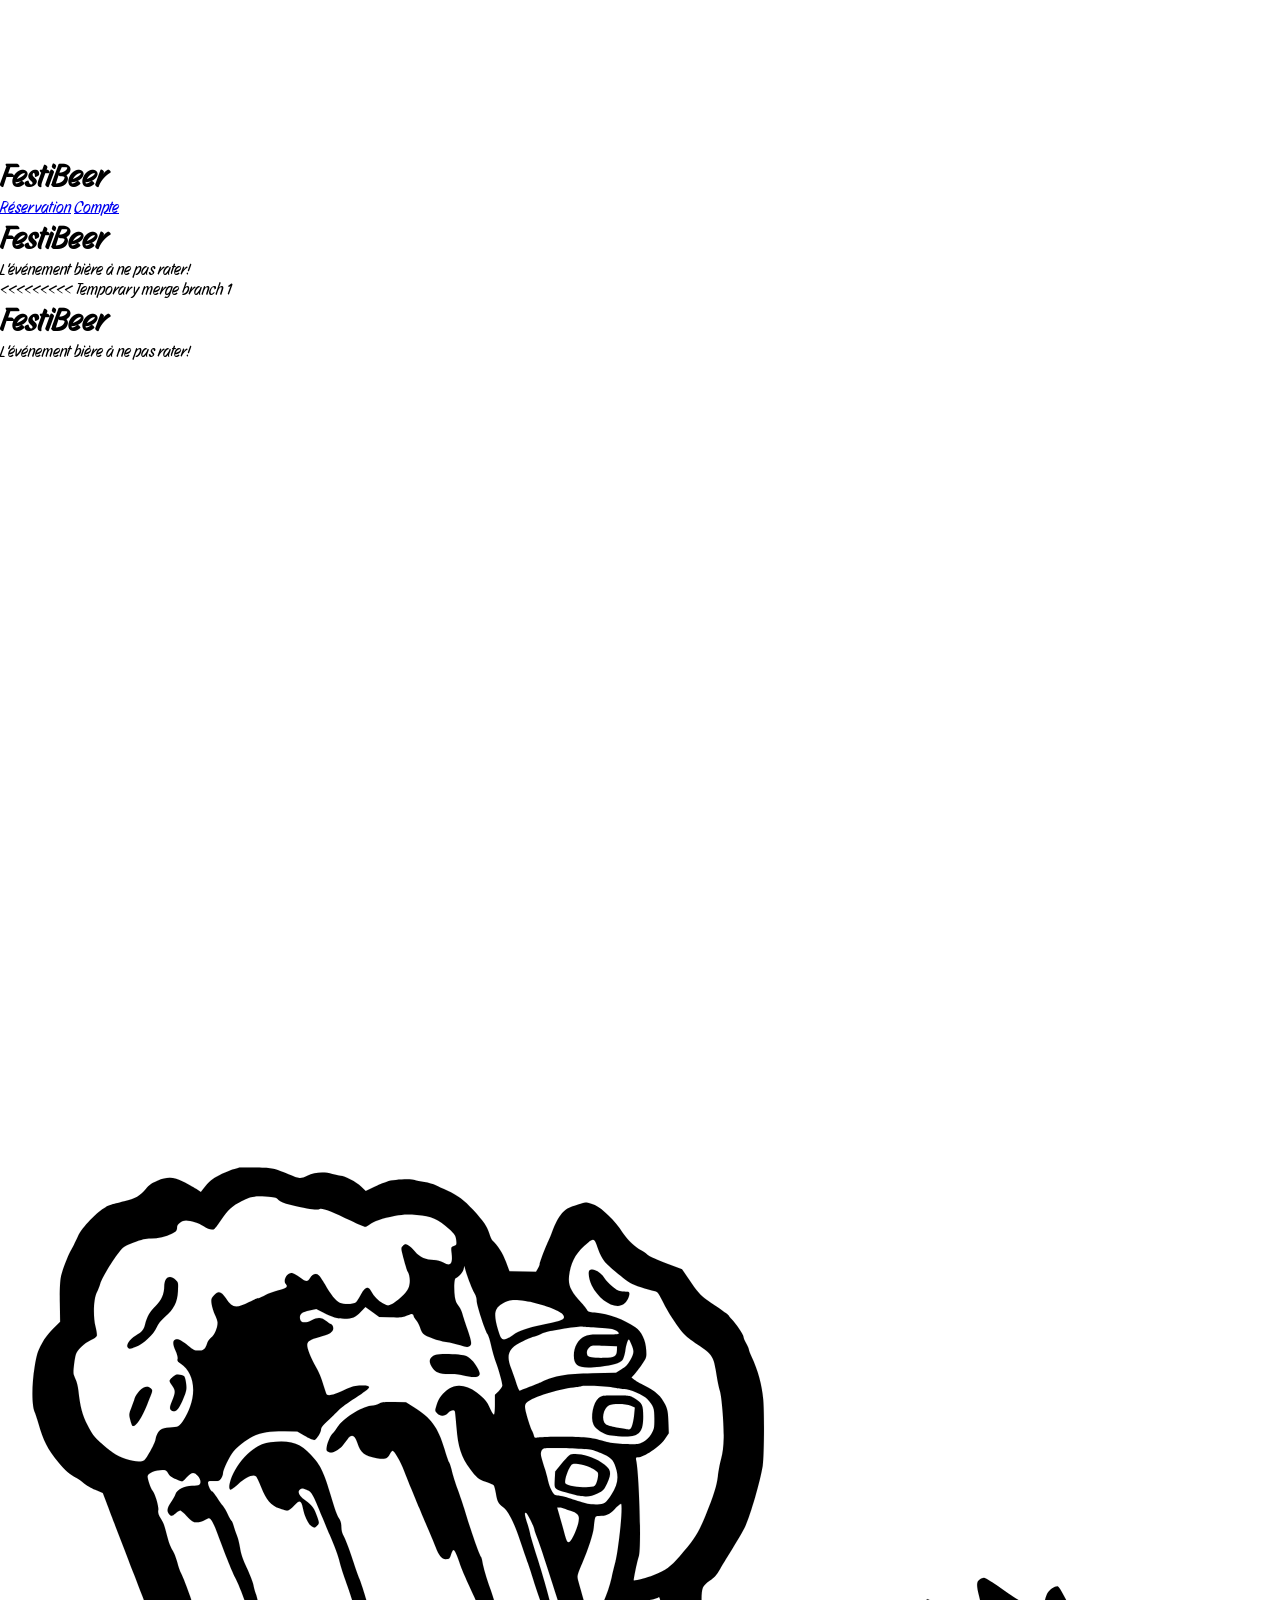
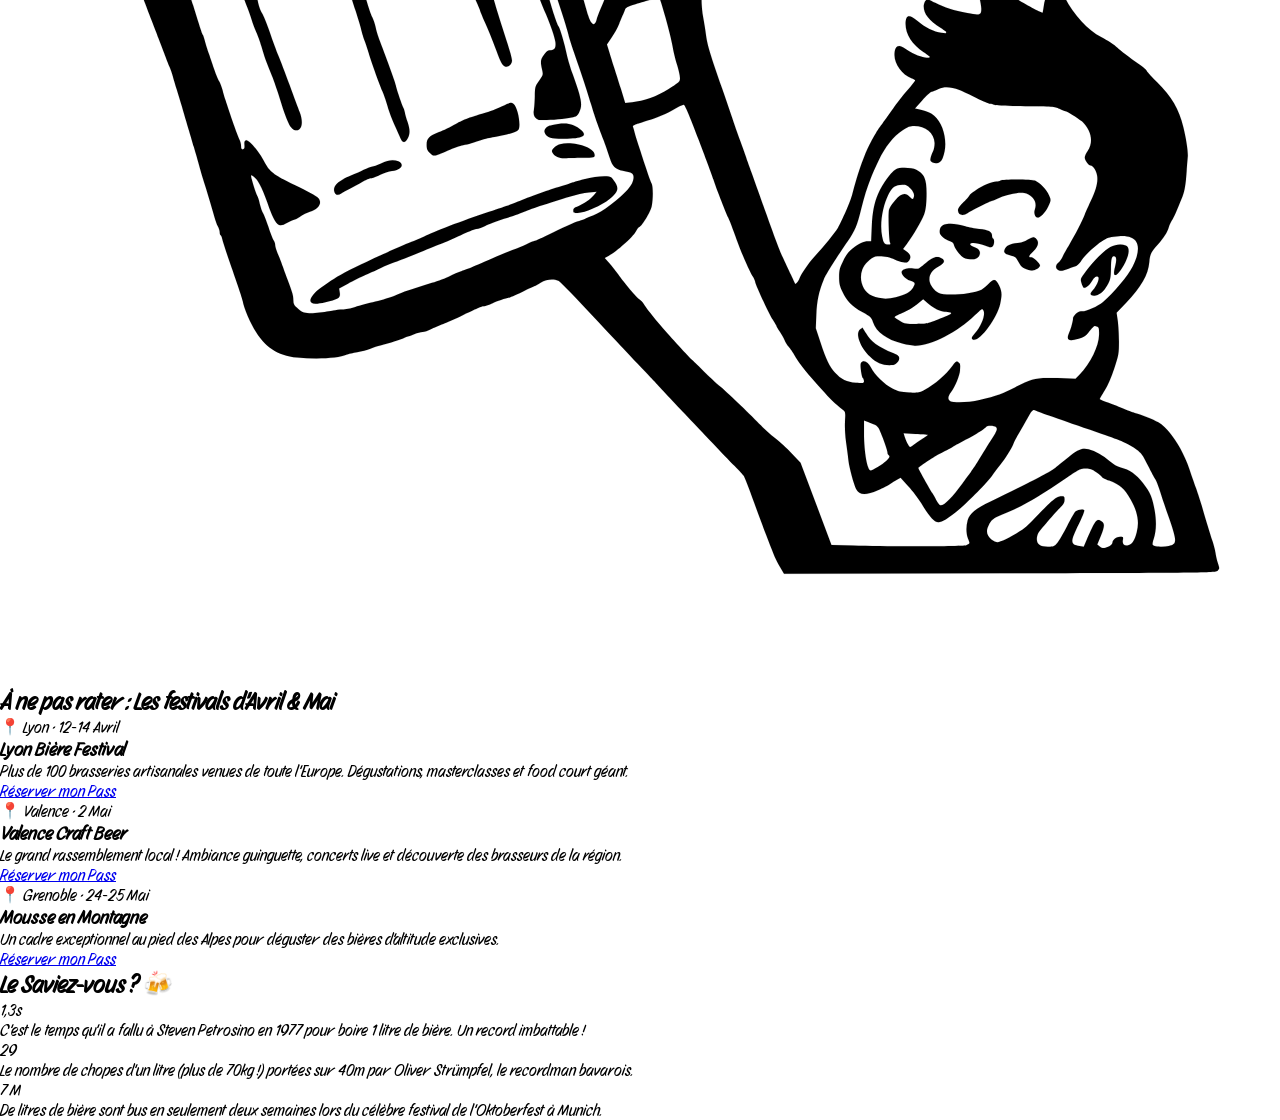
==== commit 4117ead5: "Merge branch 'rudy' into front-end" ====
--- a/index.html
+++ b/index.html
@@ -33,11 +33,18 @@
                     <path d="M 0,464 C 57.6,393.6 172.8,108.8 288,112 C 403.2,115.2 460.8,473.6 576,480 C 691.2,486.4 748.8,182.8 864,144 C 979.2,105.2 1036.8,290.6 1152,286 C 1267.2,281.4 1382.4,154 1440,121L1440 560L0 560z"></path>
                 </g>
             </svg>
-
+<<<<<<<<< Temporary merge branch 1
+            <svg class="fond" xmlns="http://www.w3.org/2000/svg" preserveAspectRatio="none" viewBox="0 0 1440 560">
+                <g fill="none">
+=========
+            <div class="title-page">
+                <h1>FestiBeer</h1>
+                <p>L'événement bière à ne pas rater!</p>
+            </div>
            <svg class="fond normal" xmlns="http://www.w3.org/2000/svg" preserveAspectRatio="none" viewBox="0 0 1440 560">
-                <g fill="none" class="wave"> 
-                    <path d="M 0,464 C 57.6,393.6 172.8,108.8 288,112 C 403.2,115.2 460.8,473.6 576,480 C 691.2,486.4 748.8,182.8 864,144 C 979.2,105.2 1036.8,290.6 1152,286 C 1267.2,281.4 1382.4,154 1440,121L1440 560 L0 560 Z"stroke="none"/>
-                    <path d="M 0,464 C 57.6,393.6 172.8,108.8 288,112 C 403.2,115.2 460.8,473.6 576,480 C 691.2,486.4 748.8,182.8 864,144 C 979.2,105.2 1036.8,290.6 1152,286 C 1267.2,281.4 1382.4,154 1440,121L1440 560M0 464L0 560" stroke-linejoin="round" stroke-linecap="round"/>
+                <g fill="none" class="wave">
+>>>>>>>>> Temporary merge branch 2
+                    <path d="M 0,464 C 57.6,393.6 172.8,108.8 288,112 C 403.2,115.2 460.8,473.6 576,480 C 691.2,486.4 748.8,182.8 864,144 C 979.2,105.2 1036.8,290.6 1152,286 C 1267.2,281.4 1382.4,154 1440,121L1440 560L0 560z"></path>
                 </g>
             </svg>
         </div>
@@ -96,41 +103,24 @@
                         <a href="#" class="btn-reserver">Réserver mon Pass</a>
                     </div>
 
-                    <div class="festival-card">
-                        <p class="festival-date">📍 Grenoble • 24-25 Mai</p>
-                        <h3 class="festival-titre">Mousse en Montagne</h3>
-                        <p class="car-paragraphe">Un cadre exceptionnel au pied des Alpes pour déguster des bières d'altitude exclusives.</p>
-                        <a href="#" class="btn-reserver">Réserver mon Pass</a>
-                    </div>
+            <div class="festival-card">
+                <p class="festival-date">📍 Grenoble • 24-25 Mai</p>
+                <h3 class="festival-titre">Mousse en Montagne</h3>
+                <p class="car-paragraphe">Un cadre exceptionnel au pied des Alpes pour déguster des bières d'altitude exclusives.</p>
+                <a href="#" class="btn-reserver">Réserver mon Pass</a>
+            </div>
+            <section class="fun-facts">     
+        <main>
+        <section class="saviez-vous">
+            <h2 class="section-titre">Le Saviez-vous ? 🍻</h2>
+            
+            <div class="saviez-vous-grid">
+                <div class="saviez-vous-card">
+                    <div class="record-chiffre">1,3s</div>
+                    <p class="record-texte">
+                        C'est le temps qu'il a fallu à Steven Petrosino en 1977 pour boire 1 litre de bière. Un record imbattable !
+                    </p>
                 </div>
-            </div>
-
-            <div class="content">
-                <svg class="svg-beers" xmlns="http://www.w3.org/2000/svg" version="1.0" viewBox="0 0 512.000000 512.000000">
-                    <g class="g-beers" transform="translate(0.000000,512.000000) scale(0.100000,-0.100000)">
-                        <path d="M2516 4388 c-14 -19 -16 -64 -16 -291 0 -166 4 -276 10 -288 11 -20 45 -25 70 -9 23 14 28 551 5 586 -19 30 -49 31 -69 2z"/>
-                        <path d="M2066 4349 c-18 -26 -26 -6 117 -282 65 -125 127 -232 138 -237 28 -15 59 4 59 37 0 26 -233 482 -254 495 -20 14 -45 8 -60 -13z"/>
-                        <path d="M2973 4362 c-23 -14 -264 -489 -257 -506 10 -25 41 -38 63 -27 21 12 261 468 261 497 0 36 -37 55 -67 36z"/>
-                        <path d="M1490 3738 c-30 -12 -68 -19 -85 -17 -16 2 -73 3 -125 4 -87 0 -101 -3 -163 -32 -251 -119 -325 -443 -147 -645 l39 -45 -31 -116 c-22 -83 -36 -118 -48 -122 -10 -3 -75 10 -146 30 -148 40 -201 43 -260 15 -73 -36 -85 -65 -184 -430 -89 -328 -91 -337 -88 -430 3 -81 8 -105 35 -162 51 -109 143 -195 253 -237 30 -11 57 -25 60 -32 4 -6 -1 -45 -12 -88 -24 -92 -21 -185 10 -253 25 -57 92 -131 147 -163 24 -15 224 -73 507 -150 516 -138 548 -143 655 -104 64 25 142 91 178 154 14 24 81 255 169 585 81 300 148 550 151 557 3 9 20 5 60 -13 59 -27 147 -36 216 -21 l35 7 143 -532 c78 -293 153 -556 166 -584 33 -73 87 -129 163 -166 58 -29 75 -33 147 -32 70 0 134 15 528 122 247 67 467 130 490 141 155 70 228 246 178 431 -23 86 -21 91 48 116 122 43 233 159 271 280 37 120 30 170 -66 534 -47 179 -95 342 -105 363 -11 20 -38 50 -60 66 -65 48 -100 48 -268 5 -80 -21 -153 -35 -162 -32 -10 4 -27 48 -48 123 l-33 118 41 41 c52 53 90 138 98 218 25 272 -221 506 -484 459 -62 -10 -73 -10 -123 10 -54 21 -81 23 -250 22 -36 -1 -101 -1 -145 0 -66 1 -90 -4 -137 -25 -70 -32 -129 -78 -163 -128 -25 -36 -28 -37 -63 -29 -83 19 -196 2 -268 -40 l-36 -21 -56 34 c-76 46 -129 59 -232 54 l-87 -3 -52 57 c-35 39 -75 68 -119 90 l-67 33 -210 2 c-191 1 -215 0 -265 -19z m248 -79 c204 7 205 7 258 -21 52 -27 97 -72 130 -128 23 -39 50 -45 115 -30 185 45 359 -79 375 -266 8 -92 11 -99 51 -121 162 -92 208 -289 103 -444 -38 -57 -38 -78 4 -128 104 -124 82 -295 -48 -375 -67 -42 -164 -48 -230 -17 -63 31 -112 89 -132 158 -15 53 -15 62 0 133 19 88 12 125 -34 175 -15 17 -39 47 -55 67 -47 65 -79 78 -187 78 -119 0 -173 18 -241 80 -29 26 -62 52 -75 59 -36 19 -94 16 -158 -9 -39 -15 -82 -22 -126 -23 -76 0 -117 19 -209 98 -30 26 -81 59 -114 75 -134 64 -200 159 -198 285 1 136 64 239 178 296 77 38 167 48 236 26 41 -12 51 -12 80 1 81 35 114 42 179 36 36 -3 80 -6 98 -5z m1714 -21 c110 3 121 2 178 -24 54 -24 65 -26 99 -15 21 6 69 11 107 11 82 0 158 -31 217 -88 103 -99 134 -279 67 -388 -32 -50 -107 -114 -167 -141 -31 -13 -79 -45 -107 -69 -113 -102 -206 -126 -321 -84 -119 44 -151 40 -229 -28 -92 -81 -134 -97 -256 -98 -58 0 -113 -4 -122 -8 -15 -7 -16 -4 -6 31 6 21 8 72 6 113 -7 122 -68 232 -163 295 -39 26 -45 35 -45 66 0 46 -26 135 -52 177 l-20 32 44 19 c67 30 127 35 196 17 34 -8 69 -13 77 -10 9 4 30 27 48 53 74 107 173 158 282 143 28 -4 103 -5 167 -4z m-2319 -704 c18 -9 64 -42 103 -74 111 -89 152 -105 259 -104 69 0 102 5 143 22 29 12 61 22 72 22 11 0 42 -20 70 -45 93 -83 207 -122 320 -109 64 7 68 4 135 -79 45 -57 47 -65 25 -97 -15 -22 -371 -1361 -368 -1384 2 -10 12 -25 24 -33 47 -31 53 -15 215 594 l153 572 23 -39 23 -39 -150 -563 c-83 -310 -156 -576 -163 -593 -32 -81 -141 -155 -227 -155 -57 0 -928 230 -988 261 -88 45 -152 161 -138 248 3 21 96 374 206 787 111 412 205 766 211 787 5 20 12 37 15 37 3 0 19 -7 37 -16z m3067 -649 c95 -352 192 -714 216 -805 52 -193 53 -235 1 -321 -52 -86 -72 -95 -552 -223 -236 -63 -451 -120 -477 -125 -93 -21 -212 28 -262 108 -18 28 -71 211 -176 601 l-151 561 23 19 c13 11 26 19 29 20 3 0 65 -223 138 -496 166 -620 157 -591 181 -599 27 -9 60 12 60 38 0 11 -70 282 -155 601 -150 558 -155 581 -145 630 12 61 0 146 -29 203 l-20 39 37 43 37 42 105 2 c95 2 111 5 170 33 36 18 89 52 118 78 30 25 57 46 62 46 4 0 39 -12 76 -26 59 -22 82 -25 154 -22 99 4 143 22 233 95 53 43 148 105 154 100 1 -2 79 -290 173 -642z m-3415 415 c72 -19 131 -35 132 -35 2 -1 -28 -108 -32 -113 -1 -1 -36 6 -76 18 -40 11 -87 20 -104 20 -36 0 -88 -30 -109 -62 -8 -13 -40 -117 -72 -233 -70 -252 -75 -326 -32 -411 30 -56 93 -119 143 -140 l33 -13 -15 -60 -15 -59 -59 23 c-109 43 -185 118 -218 218 -37 107 -34 124 98 612 84 308 74 300 326 235z m3790 -12 c22 -20 38 -71 116 -358 82 -304 90 -341 86 -406 -7 -133 -95 -259 -209 -302 -29 -11 -60 -23 -69 -27 -13 -5 -19 4 -27 38 -7 25 -14 51 -18 60 -4 11 4 18 29 26 85 29 163 137 174 243 5 45 -4 90 -51 269 -67 252 -69 259 -105 293 -46 44 -80 48 -181 22 l-88 -23 -15 59 -15 58 27 6 c14 4 71 19 126 34 129 36 185 38 220 8z m-3793 -208 c39 -11 73 -21 75 -24 2 -2 -33 -144 -79 -315 -91 -343 -88 -337 -152 -281 -45 40 -67 89 -67 152 0 71 104 458 128 475 21 16 10 17 95 -7z m3662 -32 c7 -13 37 -111 66 -218 60 -225 64 -279 25 -346 -26 -45 -91 -93 -105 -78 -9 10 -174 623 -169 628 2 1 29 10 59 18 81 23 107 22 124 -4z"/>
-                        <path d="M1122 2788 c-6 -8 -78 -266 -161 -573 -238 -890 -221 -820 -204 -844 19 -27 49 -27 67 2 8 12 67 218 131 457 64 239 146 547 182 683 50 187 64 253 56 265 -13 21 -56 27 -71 10z"/>
-                        <path d="M1420 2700 c-15 -28 -370 -1354 -370 -1383 0 -45 43 -63 72 -29 15 16 378 1352 378 1389 0 43 -60 60 -80 23z"/>
-                        <path d="M1942 2571 c-11 -6 -382 -1363 -382 -1396 0 -7 9 -20 20 -30 27 -24 65 -8 74 32 4 15 88 329 187 697 98 367 179 670 179 671 0 2 -7 11 -16 19 -17 17 -42 20 -62 7z"/>
-                        <path d="M3939 2761 l-24 -19 17 -64 c114 -435 350 -1308 358 -1325 18 -42 80 -27 80 19 0 16 -77 316 -171 666 -93 351 -174 654 -180 674 -9 36 -32 68 -49 68 -4 0 -18 -9 -31 -19z"/>
-                        <path d="M3662 2688 c-7 -7 -12 -23 -12 -36 0 -13 40 -173 89 -356 50 -182 131 -484 181 -671 94 -351 110 -392 147 -369 42 26 43 21 -146 726 -101 376 -188 691 -193 701 -10 20 -48 23 -66 5z"/>
-                        <path d="M3092 2538 c-7 -7 -12 -21 -12 -33 0 -18 334 -1280 361 -1362 6 -18 19 -35 29 -38 27 -9 60 12 60 37 0 18 -152 595 -328 1247 -22 79 -46 147 -53 152 -20 12 -43 11 -57 -3z"/>
-                    </g>
-                </svg>
-
-                <section class="saviez-vous">
-                    <h2 class="section-titre">Le Saviez-vous ? 🍻</h2>
-                    
-                    <div class="saviez-vous-grid">
-                        <div class="saviez-vous-card">
-                            <div class="record-chiffre">1,3s</div>
-                            <p class="record-texte">
-                                C'est le temps qu'il a fallu à Steven Petrosino en 1977 pour boire 1 litre de bière. Un record imbattable !
-                            </p>
-                        </div>
 
                         <div class="saviez-vous-card">
                             <div class="record-chiffre">29</div>
--- a/style/style.css
+++ b/style/style.css
@@ -16,12 +16,19 @@
     height: 100%;
     min-height: 100vh;
     overflow-x: hidden;
-}
-.content{
-    height: 100%;
-    min-height: 100vh;
-    align-content: center;
-    /* border: solid 15px black; */
+<<<<<<<<< Temporary merge branch 1
+    position: relative;
+    /* border: solid 1px black; */
+}
+
+svg.fond {
+    width: 100vw;
+    height: 50vh;
+    justify-items: center;
+    position: relative;
+    bottom: 0;
+    float: inline-end;
+=========
 }
 
 /* pour les SVG */
@@ -34,26 +41,13 @@
     z-index: 1;
     opacity: 0.8;
 }
-svg.normal, svg.reverse2{
-    opacity: 1;
-}
-svg.normal{
-    bottom: -1px;
+<<<<<<<<< Temporary merge branch 1
+
+g {
+=========
+.normal{
+    bottom: 0;
     /* left: 0; */
-}
-svg.reverse{
-    top: -1px;
-    transform: rotate(180deg);
-}
-svg.reverse2{
-    transform: rotate(180deg);
-    z-index: -1;
-
-    background: linear-gradient(
-  to bottom,
-  #fff 0%,
-  rgba(255, 196, 10, 1) 100%
-);
 }
 g.wave{
     fill: rgba(255, 196, 10, 1);
@@ -69,46 +63,10 @@
     height: 100%;
     right: 0;
     position: absolute;
-    z-index: -1;
-}
-g.man-beer{
-    fill: gray;
-}
-
-/* SVG beers */
-svg.svg-beers{
-    width: auto;
-    height: 100%;
-    left: 0;
-    position: absolute;
-    z-index: -1;
-}
-g.g-beers{
-    fill: gray;
-}
-
-/* Vidéo en fond */
-.bg-video{
-    position: absolute;
-    height: 100vh;
-    overflow: hidden;
-    z-index: -1;
-}
-
-.title-page{
-    width: 100%;
-    height: 100vh;
-    align-content: center;
-    justify-items: center;
-    font-size: 35px;
-}
-.title-page > h1{
-    font-size: 100px;
-    z-index: 10000;
-}
-
-/* --- Code Navbar --- */
-.navbar {
+}
+/* code navbar */
+.navbar{
+>>>>>>>>> Temporary merge branch 2
     position: fixed;
     padding: 10px 20px; 
     width: 100%;
@@ -144,9 +102,47 @@
 /* Effet quand la souris passe sur un lien */
 .menu a:hover {
     transform: scale(1.1); 
-    text-decoration: underline;
-}
-
+}
+
+/* --- Cards (exemple) --- */
+.card {
+    width: 250px;
+    height: auto;
+    border: solid 2px black;
+    border-radius: 15px;
+    z-index: 100;
+    position: absolute;
+    padding: 15px; 
+    box-shadow: 5px 5px 15px rgba(0, 0, 0, 0.3); 
+    
+    /*  POSITIONNEMENT  */
+    right: 50px; 
+    top: 150px;  
+    
+    /*  LISIBILITÉ  */
+    background-color: white; 
+}
+
+p.titre {
+=========
+    z-index: 10;
+    /* border: solid 1px red; */
+}
+
+p.titre{
+>>>>>>>>> Temporary merge branch 2
+    justify-self: center;
+    text-align: center;
+    margin: 15px 5px;
+    font-weight: bolder;
+    font-size: 20px;
+}
+
+p.car-paragraphe {
+    text-align: justify;
+<<<<<<<<< Temporary merge branch 1
+    font-size: 17px;
+}
 /* NOUVELLE SECTION : AGENDA DES FESTIVALS */
 .section-titre {
     text-align: center;
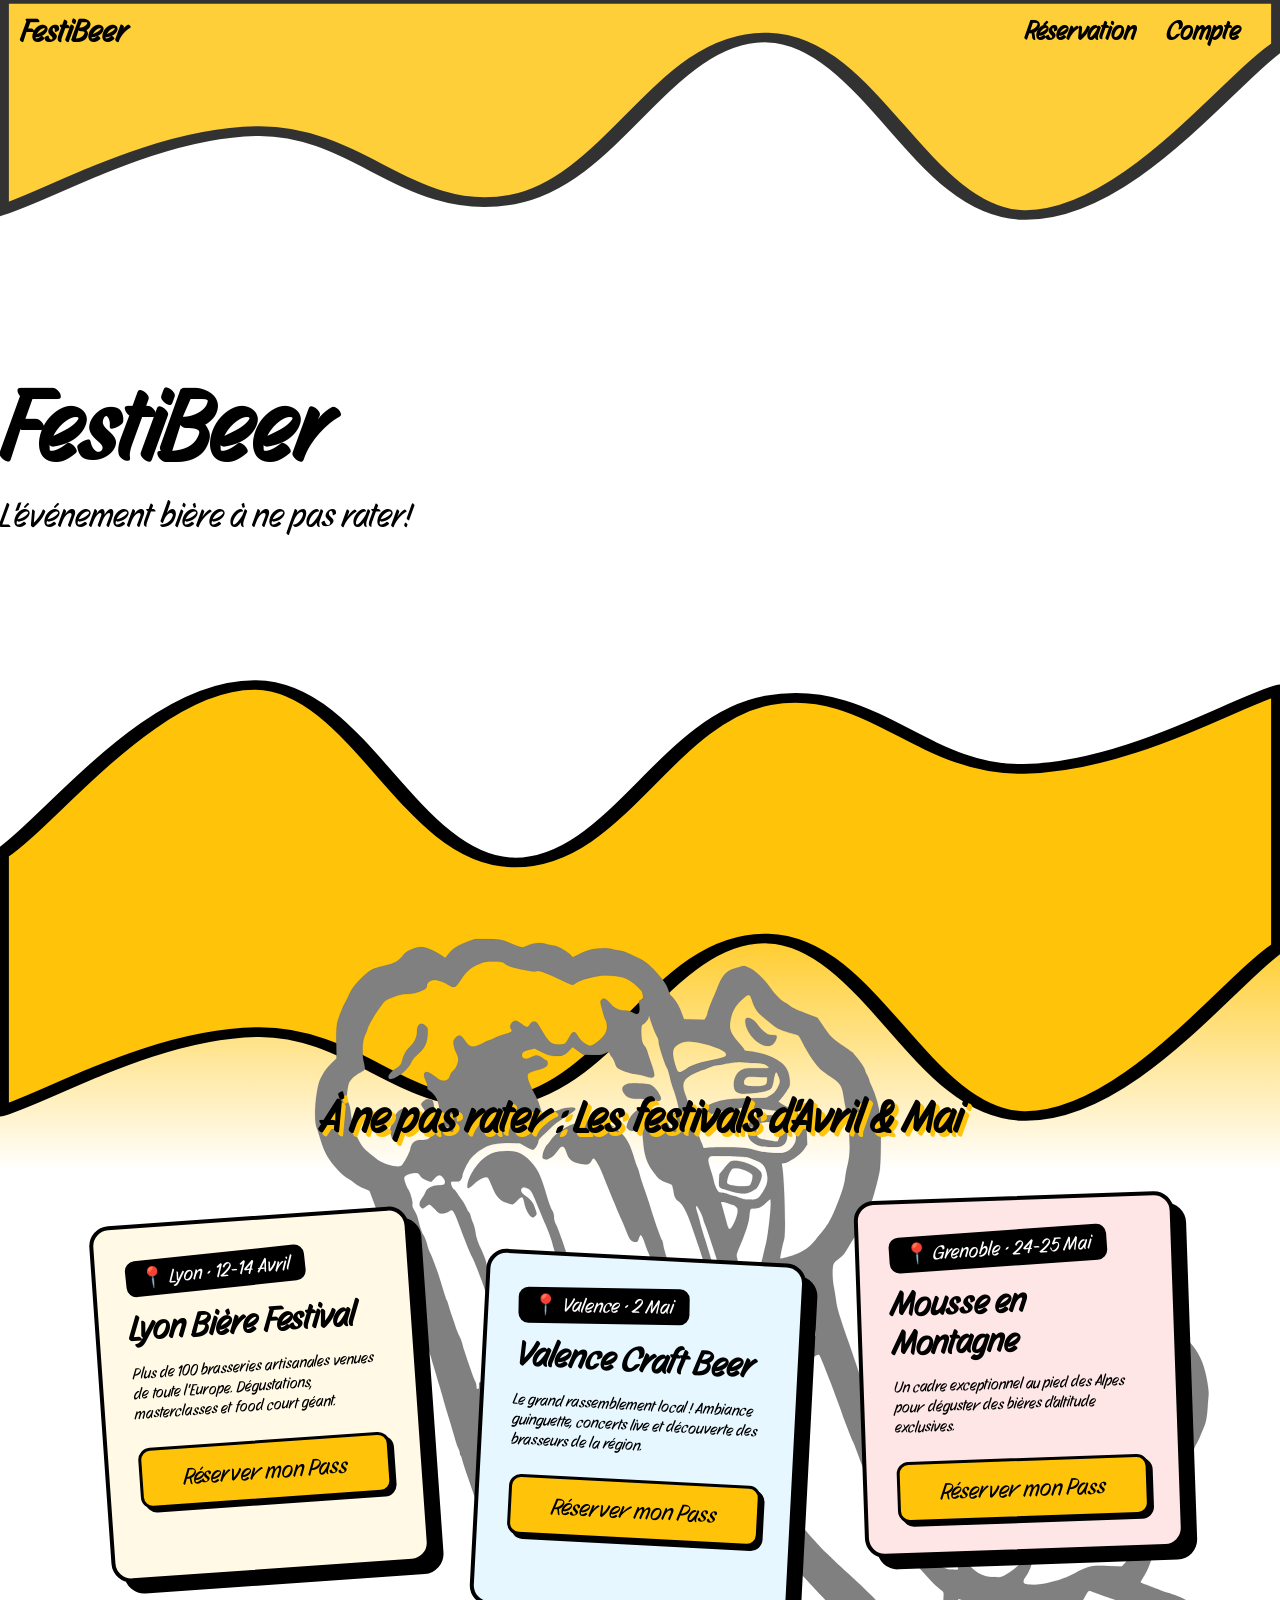
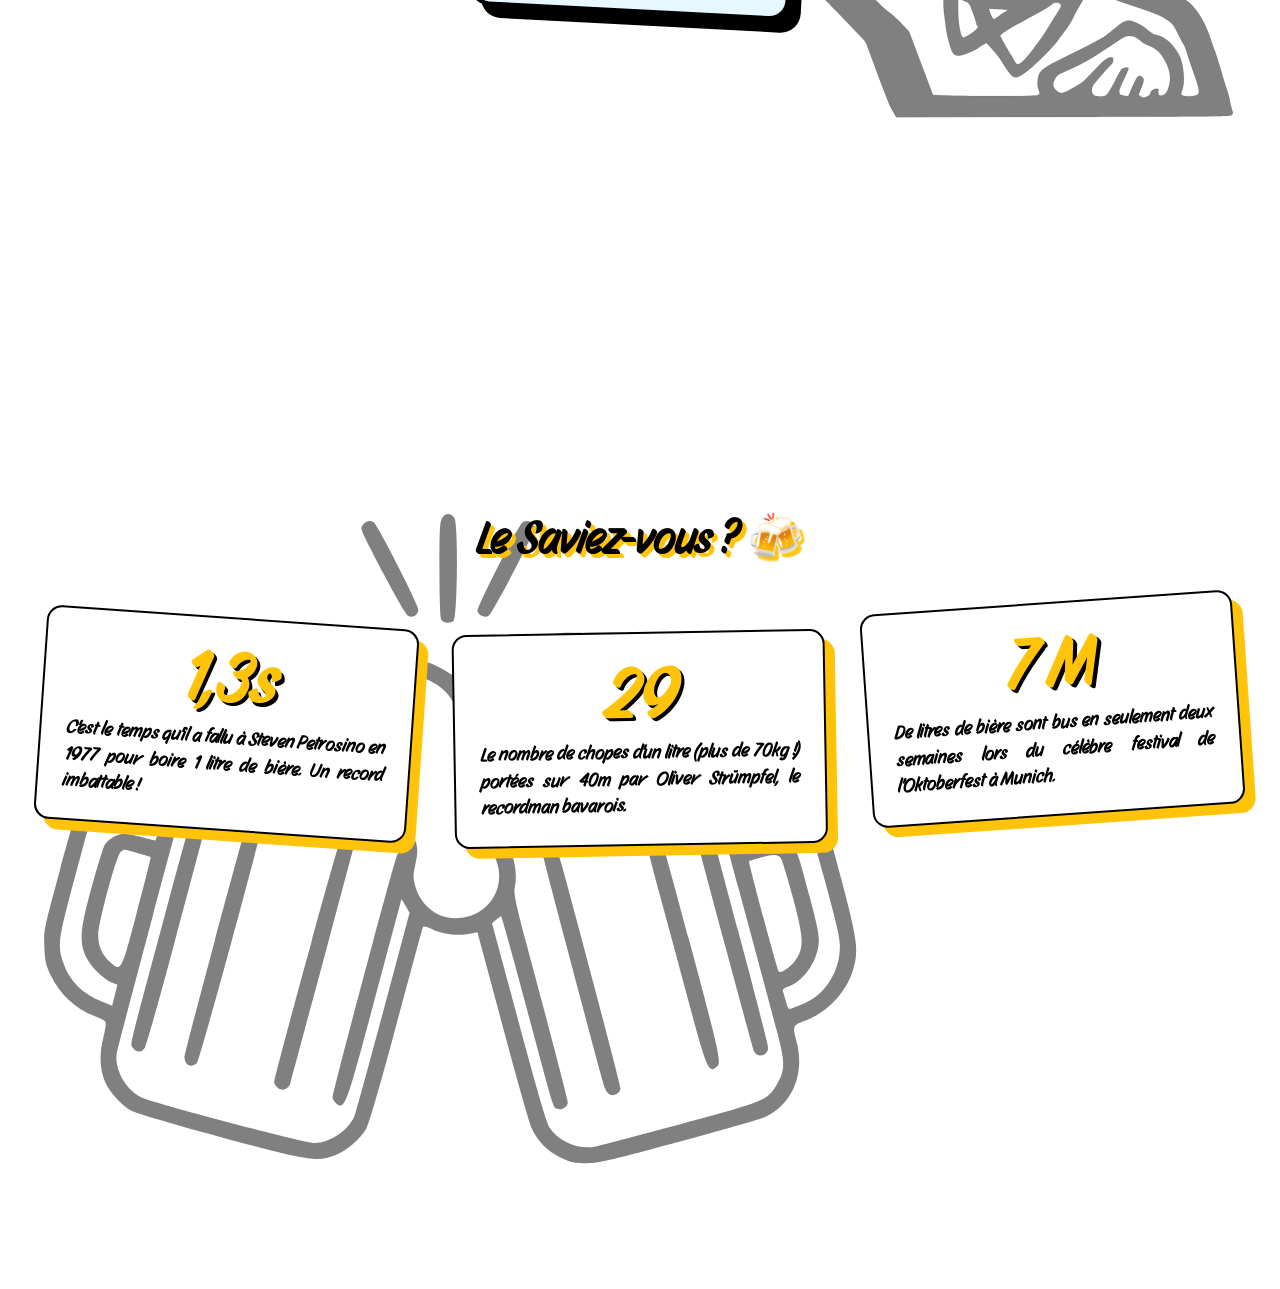
==== commit 34b01f44: "merge rudy to front-end" ====
--- a/index.html
+++ b/index.html
@@ -33,18 +33,11 @@
                     <path d="M 0,464 C 57.6,393.6 172.8,108.8 288,112 C 403.2,115.2 460.8,473.6 576,480 C 691.2,486.4 748.8,182.8 864,144 C 979.2,105.2 1036.8,290.6 1152,286 C 1267.2,281.4 1382.4,154 1440,121L1440 560L0 560z"></path>
                 </g>
             </svg>
-<<<<<<<<< Temporary merge branch 1
-            <svg class="fond" xmlns="http://www.w3.org/2000/svg" preserveAspectRatio="none" viewBox="0 0 1440 560">
-                <g fill="none">
-=========
-            <div class="title-page">
-                <h1>FestiBeer</h1>
-                <p>L'événement bière à ne pas rater!</p>
-            </div>
+
            <svg class="fond normal" xmlns="http://www.w3.org/2000/svg" preserveAspectRatio="none" viewBox="0 0 1440 560">
-                <g fill="none" class="wave">
->>>>>>>>> Temporary merge branch 2
-                    <path d="M 0,464 C 57.6,393.6 172.8,108.8 288,112 C 403.2,115.2 460.8,473.6 576,480 C 691.2,486.4 748.8,182.8 864,144 C 979.2,105.2 1036.8,290.6 1152,286 C 1267.2,281.4 1382.4,154 1440,121L1440 560L0 560z"></path>
+                <g fill="none" class="wave"> 
+                    <path d="M 0,464 C 57.6,393.6 172.8,108.8 288,112 C 403.2,115.2 460.8,473.6 576,480 C 691.2,486.4 748.8,182.8 864,144 C 979.2,105.2 1036.8,290.6 1152,286 C 1267.2,281.4 1382.4,154 1440,121L1440 560 L0 560 Z"stroke="none"/>
+                    <path d="M 0,464 C 57.6,393.6 172.8,108.8 288,112 C 403.2,115.2 460.8,473.6 576,480 C 691.2,486.4 748.8,182.8 864,144 C 979.2,105.2 1036.8,290.6 1152,286 C 1267.2,281.4 1382.4,154 1440,121L1440 560M0 464L0 560" stroke-linejoin="round" stroke-linecap="round"/>
                 </g>
             </svg>
         </div>
@@ -103,24 +96,41 @@
                         <a href="#" class="btn-reserver">Réserver mon Pass</a>
                     </div>
 
-            <div class="festival-card">
-                <p class="festival-date">📍 Grenoble • 24-25 Mai</p>
-                <h3 class="festival-titre">Mousse en Montagne</h3>
-                <p class="car-paragraphe">Un cadre exceptionnel au pied des Alpes pour déguster des bières d'altitude exclusives.</p>
-                <a href="#" class="btn-reserver">Réserver mon Pass</a>
+                    <div class="festival-card">
+                        <p class="festival-date">📍 Grenoble • 24-25 Mai</p>
+                        <h3 class="festival-titre">Mousse en Montagne</h3>
+                        <p class="car-paragraphe">Un cadre exceptionnel au pied des Alpes pour déguster des bières d'altitude exclusives.</p>
+                        <a href="#" class="btn-reserver">Réserver mon Pass</a>
+                    </div>
+                </div>
             </div>
-            <section class="fun-facts">     
-        <main>
-        <section class="saviez-vous">
-            <h2 class="section-titre">Le Saviez-vous ? 🍻</h2>
-            
-            <div class="saviez-vous-grid">
-                <div class="saviez-vous-card">
-                    <div class="record-chiffre">1,3s</div>
-                    <p class="record-texte">
-                        C'est le temps qu'il a fallu à Steven Petrosino en 1977 pour boire 1 litre de bière. Un record imbattable !
-                    </p>
-                </div>
+
+            <div class="content">
+                <svg class="svg-beers" xmlns="http://www.w3.org/2000/svg" version="1.0" viewBox="0 0 512.000000 512.000000">
+                    <g class="g-beers" transform="translate(0.000000,512.000000) scale(0.100000,-0.100000)">
+                        <path d="M2516 4388 c-14 -19 -16 -64 -16 -291 0 -166 4 -276 10 -288 11 -20 45 -25 70 -9 23 14 28 551 5 586 -19 30 -49 31 -69 2z"/>
+                        <path d="M2066 4349 c-18 -26 -26 -6 117 -282 65 -125 127 -232 138 -237 28 -15 59 4 59 37 0 26 -233 482 -254 495 -20 14 -45 8 -60 -13z"/>
+                        <path d="M2973 4362 c-23 -14 -264 -489 -257 -506 10 -25 41 -38 63 -27 21 12 261 468 261 497 0 36 -37 55 -67 36z"/>
+                        <path d="M1490 3738 c-30 -12 -68 -19 -85 -17 -16 2 -73 3 -125 4 -87 0 -101 -3 -163 -32 -251 -119 -325 -443 -147 -645 l39 -45 -31 -116 c-22 -83 -36 -118 -48 -122 -10 -3 -75 10 -146 30 -148 40 -201 43 -260 15 -73 -36 -85 -65 -184 -430 -89 -328 -91 -337 -88 -430 3 -81 8 -105 35 -162 51 -109 143 -195 253 -237 30 -11 57 -25 60 -32 4 -6 -1 -45 -12 -88 -24 -92 -21 -185 10 -253 25 -57 92 -131 147 -163 24 -15 224 -73 507 -150 516 -138 548 -143 655 -104 64 25 142 91 178 154 14 24 81 255 169 585 81 300 148 550 151 557 3 9 20 5 60 -13 59 -27 147 -36 216 -21 l35 7 143 -532 c78 -293 153 -556 166 -584 33 -73 87 -129 163 -166 58 -29 75 -33 147 -32 70 0 134 15 528 122 247 67 467 130 490 141 155 70 228 246 178 431 -23 86 -21 91 48 116 122 43 233 159 271 280 37 120 30 170 -66 534 -47 179 -95 342 -105 363 -11 20 -38 50 -60 66 -65 48 -100 48 -268 5 -80 -21 -153 -35 -162 -32 -10 4 -27 48 -48 123 l-33 118 41 41 c52 53 90 138 98 218 25 272 -221 506 -484 459 -62 -10 -73 -10 -123 10 -54 21 -81 23 -250 22 -36 -1 -101 -1 -145 0 -66 1 -90 -4 -137 -25 -70 -32 -129 -78 -163 -128 -25 -36 -28 -37 -63 -29 -83 19 -196 2 -268 -40 l-36 -21 -56 34 c-76 46 -129 59 -232 54 l-87 -3 -52 57 c-35 39 -75 68 -119 90 l-67 33 -210 2 c-191 1 -215 0 -265 -19z m248 -79 c204 7 205 7 258 -21 52 -27 97 -72 130 -128 23 -39 50 -45 115 -30 185 45 359 -79 375 -266 8 -92 11 -99 51 -121 162 -92 208 -289 103 -444 -38 -57 -38 -78 4 -128 104 -124 82 -295 -48 -375 -67 -42 -164 -48 -230 -17 -63 31 -112 89 -132 158 -15 53 -15 62 0 133 19 88 12 125 -34 175 -15 17 -39 47 -55 67 -47 65 -79 78 -187 78 -119 0 -173 18 -241 80 -29 26 -62 52 -75 59 -36 19 -94 16 -158 -9 -39 -15 -82 -22 -126 -23 -76 0 -117 19 -209 98 -30 26 -81 59 -114 75 -134 64 -200 159 -198 285 1 136 64 239 178 296 77 38 167 48 236 26 41 -12 51 -12 80 1 81 35 114 42 179 36 36 -3 80 -6 98 -5z m1714 -21 c110 3 121 2 178 -24 54 -24 65 -26 99 -15 21 6 69 11 107 11 82 0 158 -31 217 -88 103 -99 134 -279 67 -388 -32 -50 -107 -114 -167 -141 -31 -13 -79 -45 -107 -69 -113 -102 -206 -126 -321 -84 -119 44 -151 40 -229 -28 -92 -81 -134 -97 -256 -98 -58 0 -113 -4 -122 -8 -15 -7 -16 -4 -6 31 6 21 8 72 6 113 -7 122 -68 232 -163 295 -39 26 -45 35 -45 66 0 46 -26 135 -52 177 l-20 32 44 19 c67 30 127 35 196 17 34 -8 69 -13 77 -10 9 4 30 27 48 53 74 107 173 158 282 143 28 -4 103 -5 167 -4z m-2319 -704 c18 -9 64 -42 103 -74 111 -89 152 -105 259 -104 69 0 102 5 143 22 29 12 61 22 72 22 11 0 42 -20 70 -45 93 -83 207 -122 320 -109 64 7 68 4 135 -79 45 -57 47 -65 25 -97 -15 -22 -371 -1361 -368 -1384 2 -10 12 -25 24 -33 47 -31 53 -15 215 594 l153 572 23 -39 23 -39 -150 -563 c-83 -310 -156 -576 -163 -593 -32 -81 -141 -155 -227 -155 -57 0 -928 230 -988 261 -88 45 -152 161 -138 248 3 21 96 374 206 787 111 412 205 766 211 787 5 20 12 37 15 37 3 0 19 -7 37 -16z m3067 -649 c95 -352 192 -714 216 -805 52 -193 53 -235 1 -321 -52 -86 -72 -95 -552 -223 -236 -63 -451 -120 -477 -125 -93 -21 -212 28 -262 108 -18 28 -71 211 -176 601 l-151 561 23 19 c13 11 26 19 29 20 3 0 65 -223 138 -496 166 -620 157 -591 181 -599 27 -9 60 12 60 38 0 11 -70 282 -155 601 -150 558 -155 581 -145 630 12 61 0 146 -29 203 l-20 39 37 43 37 42 105 2 c95 2 111 5 170 33 36 18 89 52 118 78 30 25 57 46 62 46 4 0 39 -12 76 -26 59 -22 82 -25 154 -22 99 4 143 22 233 95 53 43 148 105 154 100 1 -2 79 -290 173 -642z m-3415 415 c72 -19 131 -35 132 -35 2 -1 -28 -108 -32 -113 -1 -1 -36 6 -76 18 -40 11 -87 20 -104 20 -36 0 -88 -30 -109 -62 -8 -13 -40 -117 -72 -233 -70 -252 -75 -326 -32 -411 30 -56 93 -119 143 -140 l33 -13 -15 -60 -15 -59 -59 23 c-109 43 -185 118 -218 218 -37 107 -34 124 98 612 84 308 74 300 326 235z m3790 -12 c22 -20 38 -71 116 -358 82 -304 90 -341 86 -406 -7 -133 -95 -259 -209 -302 -29 -11 -60 -23 -69 -27 -13 -5 -19 4 -27 38 -7 25 -14 51 -18 60 -4 11 4 18 29 26 85 29 163 137 174 243 5 45 -4 90 -51 269 -67 252 -69 259 -105 293 -46 44 -80 48 -181 22 l-88 -23 -15 59 -15 58 27 6 c14 4 71 19 126 34 129 36 185 38 220 8z m-3793 -208 c39 -11 73 -21 75 -24 2 -2 -33 -144 -79 -315 -91 -343 -88 -337 -152 -281 -45 40 -67 89 -67 152 0 71 104 458 128 475 21 16 10 17 95 -7z m3662 -32 c7 -13 37 -111 66 -218 60 -225 64 -279 25 -346 -26 -45 -91 -93 -105 -78 -9 10 -174 623 -169 628 2 1 29 10 59 18 81 23 107 22 124 -4z"/>
+                        <path d="M1122 2788 c-6 -8 -78 -266 -161 -573 -238 -890 -221 -820 -204 -844 19 -27 49 -27 67 2 8 12 67 218 131 457 64 239 146 547 182 683 50 187 64 253 56 265 -13 21 -56 27 -71 10z"/>
+                        <path d="M1420 2700 c-15 -28 -370 -1354 -370 -1383 0 -45 43 -63 72 -29 15 16 378 1352 378 1389 0 43 -60 60 -80 23z"/>
+                        <path d="M1942 2571 c-11 -6 -382 -1363 -382 -1396 0 -7 9 -20 20 -30 27 -24 65 -8 74 32 4 15 88 329 187 697 98 367 179 670 179 671 0 2 -7 11 -16 19 -17 17 -42 20 -62 7z"/>
+                        <path d="M3939 2761 l-24 -19 17 -64 c114 -435 350 -1308 358 -1325 18 -42 80 -27 80 19 0 16 -77 316 -171 666 -93 351 -174 654 -180 674 -9 36 -32 68 -49 68 -4 0 -18 -9 -31 -19z"/>
+                        <path d="M3662 2688 c-7 -7 -12 -23 -12 -36 0 -13 40 -173 89 -356 50 -182 131 -484 181 -671 94 -351 110 -392 147 -369 42 26 43 21 -146 726 -101 376 -188 691 -193 701 -10 20 -48 23 -66 5z"/>
+                        <path d="M3092 2538 c-7 -7 -12 -21 -12 -33 0 -18 334 -1280 361 -1362 6 -18 19 -35 29 -38 27 -9 60 12 60 37 0 18 -152 595 -328 1247 -22 79 -46 147 -53 152 -20 12 -43 11 -57 -3z"/>
+                    </g>
+                </svg>
+
+                <section class="saviez-vous">
+                    <h2 class="section-titre">Le Saviez-vous ? 🍻</h2>
+                    
+                    <div class="saviez-vous-grid">
+                        <div class="saviez-vous-card">
+                            <div class="record-chiffre">1,3s</div>
+                            <p class="record-texte">
+                                C'est le temps qu'il a fallu à Steven Petrosino en 1977 pour boire 1 litre de bière. Un record imbattable !
+                            </p>
+                        </div>
 
                         <div class="saviez-vous-card">
                             <div class="record-chiffre">29</div>
--- a/style/style.css
+++ b/style/style.css
@@ -16,19 +16,12 @@
     height: 100%;
     min-height: 100vh;
     overflow-x: hidden;
-<<<<<<<<< Temporary merge branch 1
-    position: relative;
-    /* border: solid 1px black; */
-}
-
-svg.fond {
-    width: 100vw;
-    height: 50vh;
-    justify-items: center;
-    position: relative;
-    bottom: 0;
-    float: inline-end;
-=========
+}
+.content{
+    height: 100%;
+    min-height: 100vh;
+    align-content: center;
+    /* border: solid 15px black; */
 }
 
 /* pour les SVG */
@@ -41,13 +34,26 @@
     z-index: 1;
     opacity: 0.8;
 }
-<<<<<<<<< Temporary merge branch 1
-
-g {
-=========
-.normal{
-    bottom: 0;
+svg.normal, svg.reverse2{
+    opacity: 1;
+}
+svg.normal{
+    bottom: -1px;
     /* left: 0; */
+}
+svg.reverse{
+    top: -1px;
+    transform: rotate(180deg);
+}
+svg.reverse2{
+    transform: rotate(180deg);
+    z-index: -1;
+
+    background: linear-gradient(
+  to bottom,
+  #fff 0%,
+  rgba(255, 196, 10, 1) 100%
+);
 }
 g.wave{
     fill: rgba(255, 196, 10, 1);
@@ -63,10 +69,46 @@
     height: 100%;
     right: 0;
     position: absolute;
-}
-/* code navbar */
-.navbar{
->>>>>>>>> Temporary merge branch 2
+    z-index: -1;
+}
+g.man-beer{
+    fill: gray;
+}
+
+/* SVG beers */
+svg.svg-beers{
+    width: auto;
+    height: 100%;
+    left: 0;
+    position: absolute;
+    z-index: -1;
+}
+g.g-beers{
+    fill: gray;
+}
+
+/* Vidéo en fond */
+.bg-video{
+    position: absolute;
+    height: 100vh;
+    overflow: hidden;
+    z-index: -1;
+}
+
+.title-page{
+    width: 100%;
+    height: 100vh;
+    align-content: center;
+    justify-items: center;
+    font-size: 35px;
+}
+.title-page > h1{
+    font-size: 100px;
+    z-index: 10000;
+}
+
+/* --- Code Navbar --- */
+.navbar {
     position: fixed;
     padding: 10px 20px; 
     width: 100%;
@@ -102,47 +144,9 @@
 /* Effet quand la souris passe sur un lien */
 .menu a:hover {
     transform: scale(1.1); 
-}
-
-/* --- Cards (exemple) --- */
-.card {
-    width: 250px;
-    height: auto;
-    border: solid 2px black;
-    border-radius: 15px;
-    z-index: 100;
-    position: absolute;
-    padding: 15px; 
-    box-shadow: 5px 5px 15px rgba(0, 0, 0, 0.3); 
-    
-    /*  POSITIONNEMENT  */
-    right: 50px; 
-    top: 150px;  
-    
-    /*  LISIBILITÉ  */
-    background-color: white; 
-}
-
-p.titre {
-=========
-    z-index: 10;
-    /* border: solid 1px red; */
-}
-
-p.titre{
->>>>>>>>> Temporary merge branch 2
-    justify-self: center;
-    text-align: center;
-    margin: 15px 5px;
-    font-weight: bolder;
-    font-size: 20px;
-}
-
-p.car-paragraphe {
-    text-align: justify;
-<<<<<<<<< Temporary merge branch 1
-    font-size: 17px;
-}
+    text-decoration: underline;
+}
+
 /* NOUVELLE SECTION : AGENDA DES FESTIVALS */
 .section-titre {
     text-align: center;
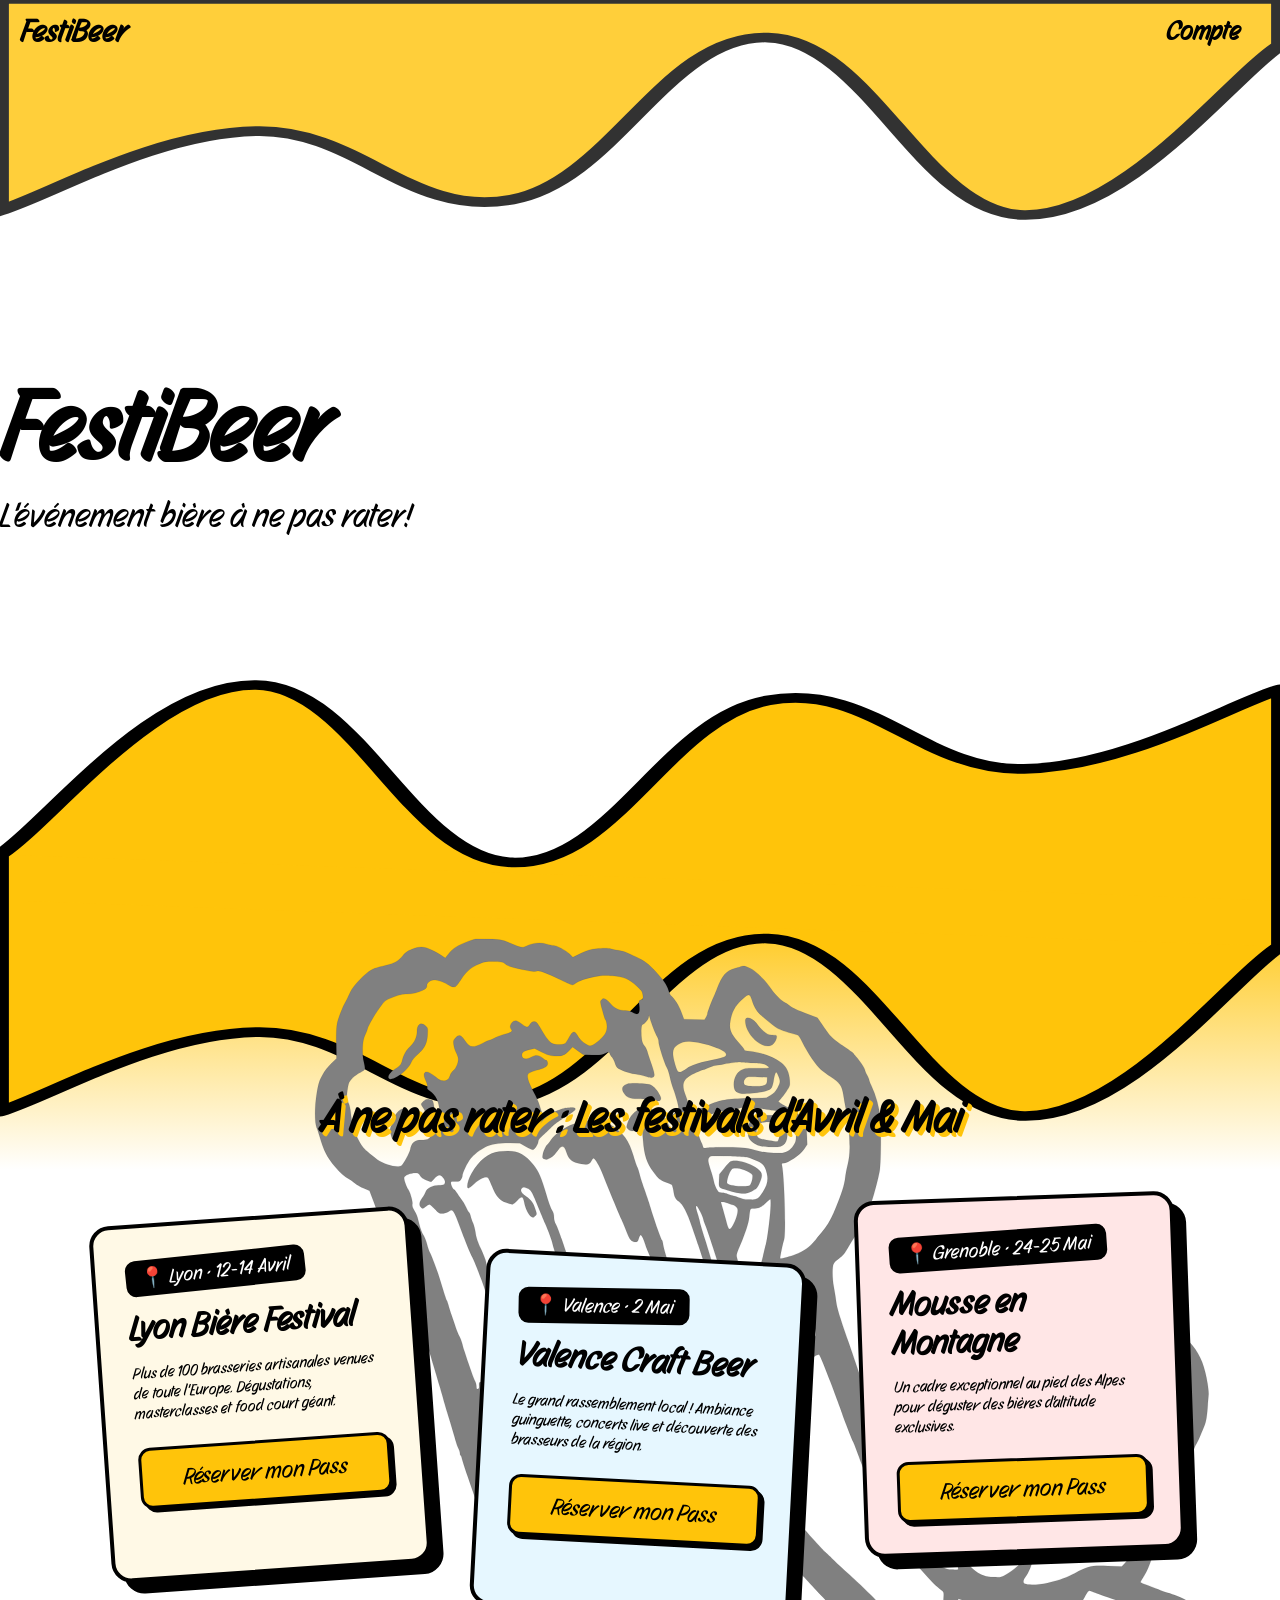
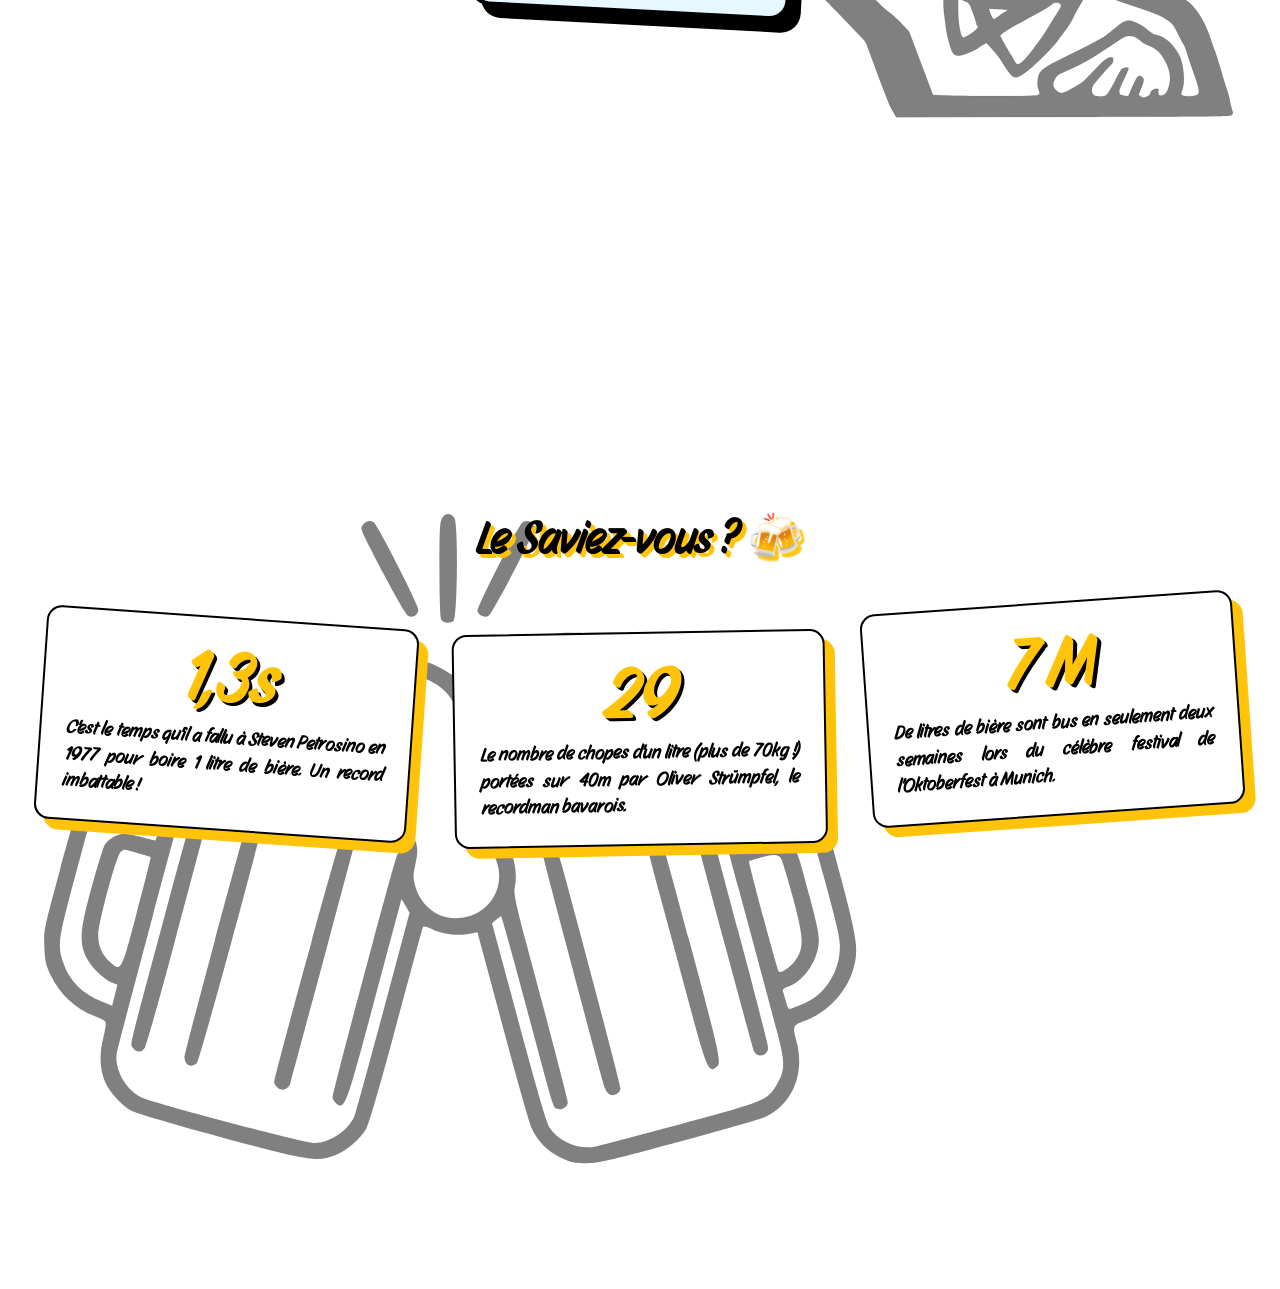
==== commit 96c83f01: "ajout des pages et formulaires" ====
--- a/index.html
+++ b/index.html
@@ -19,8 +19,7 @@
             </div>
 
             <div class="menu">
-                <a href="#">Réservation</a>
-                <a href="#">Compte</a>               
+                <a href="compte/index.html">Compte</a>               
             </div>
         </div>
         <div class="container">
@@ -86,21 +85,22 @@
                         <p class="festival-date">📍 Lyon • 12-14 Avril</p>
                         <h3 class="festival-titre">Lyon Bière Festival</h3>
                         <p class="car-paragraphe">Plus de 100 brasseries artisanales venues de toute l'Europe. Dégustations, masterclasses et food court géant.</p>
-                        <a href="#" class="btn-reserver">Réserver mon Pass</a>
+                        <a href="reservation/festival_lyon/index.html" class="btn-reserver">Réserver mon Pass</a>
                     </div>
 
                     <div class="festival-card">
                         <p class="festival-date">📍 Valence • 2 Mai</p>
                         <h3 class="festival-titre">Valence Craft Beer</h3>
                         <p class="car-paragraphe">Le grand rassemblement local ! Ambiance guinguette, concerts live et découverte des brasseurs de la région.</p>
-                        <a href="#" class="btn-reserver">Réserver mon Pass</a>
+                        <a href="reservation/festival_valence/index.html" class="btn-reserver">Réserver mon Pass</a>
+                        
                     </div>
 
                     <div class="festival-card">
                         <p class="festival-date">📍 Grenoble • 24-25 Mai</p>
                         <h3 class="festival-titre">Mousse en Montagne</h3>
                         <p class="car-paragraphe">Un cadre exceptionnel au pied des Alpes pour déguster des bières d'altitude exclusives.</p>
-                        <a href="#" class="btn-reserver">Réserver mon Pass</a>
+                        <a href="reservation/festival_grenoble/index.html" class="btn-reserver">Réserver mon Pass</a>
                     </div>
                 </div>
             </div>
--- a/style/style.css
+++ b/style/style.css
@@ -150,16 +150,16 @@
 /* NOUVELLE SECTION : AGENDA DES FESTIVALS */
 .section-titre {
     text-align: center;
-    font-size: 55px; /* Un peu plus grand pour l'effet BD */
+    font-size: 55px; 
     margin: 60px 0;
     color: black;
-    text-shadow: 4px 4px 0px rgba(255, 196, 10, 1); /* Ombre jaune décalée sur le titre */
+    text-shadow: 4px 4px 0px rgba(255, 196, 10, 1); 
 }
 
 /* On utilise Flexbox pour que les cartes se placent naturellement */
 .agenda-grid {
     display: flex;
-    flex-wrap: wrap; /* Permet de passer à la ligne sur petit écran */
+    flex-wrap: wrap; 
     justify-content: center; /* Centre le tout */
     gap: 60px; /* Beaucoup d'espace pour laisser respirer les rotations */
     padding: 20px 50px 100px 50px;
@@ -212,7 +212,7 @@
     border-radius: 10px;
     font-size: 20px;
     margin-bottom: 15px;
-    transform: rotate(-2deg); /* Même la date a l'air d'un sticker collé ! */
+    transform: rotate(-2deg);
 }
 
 .festival-titre {
